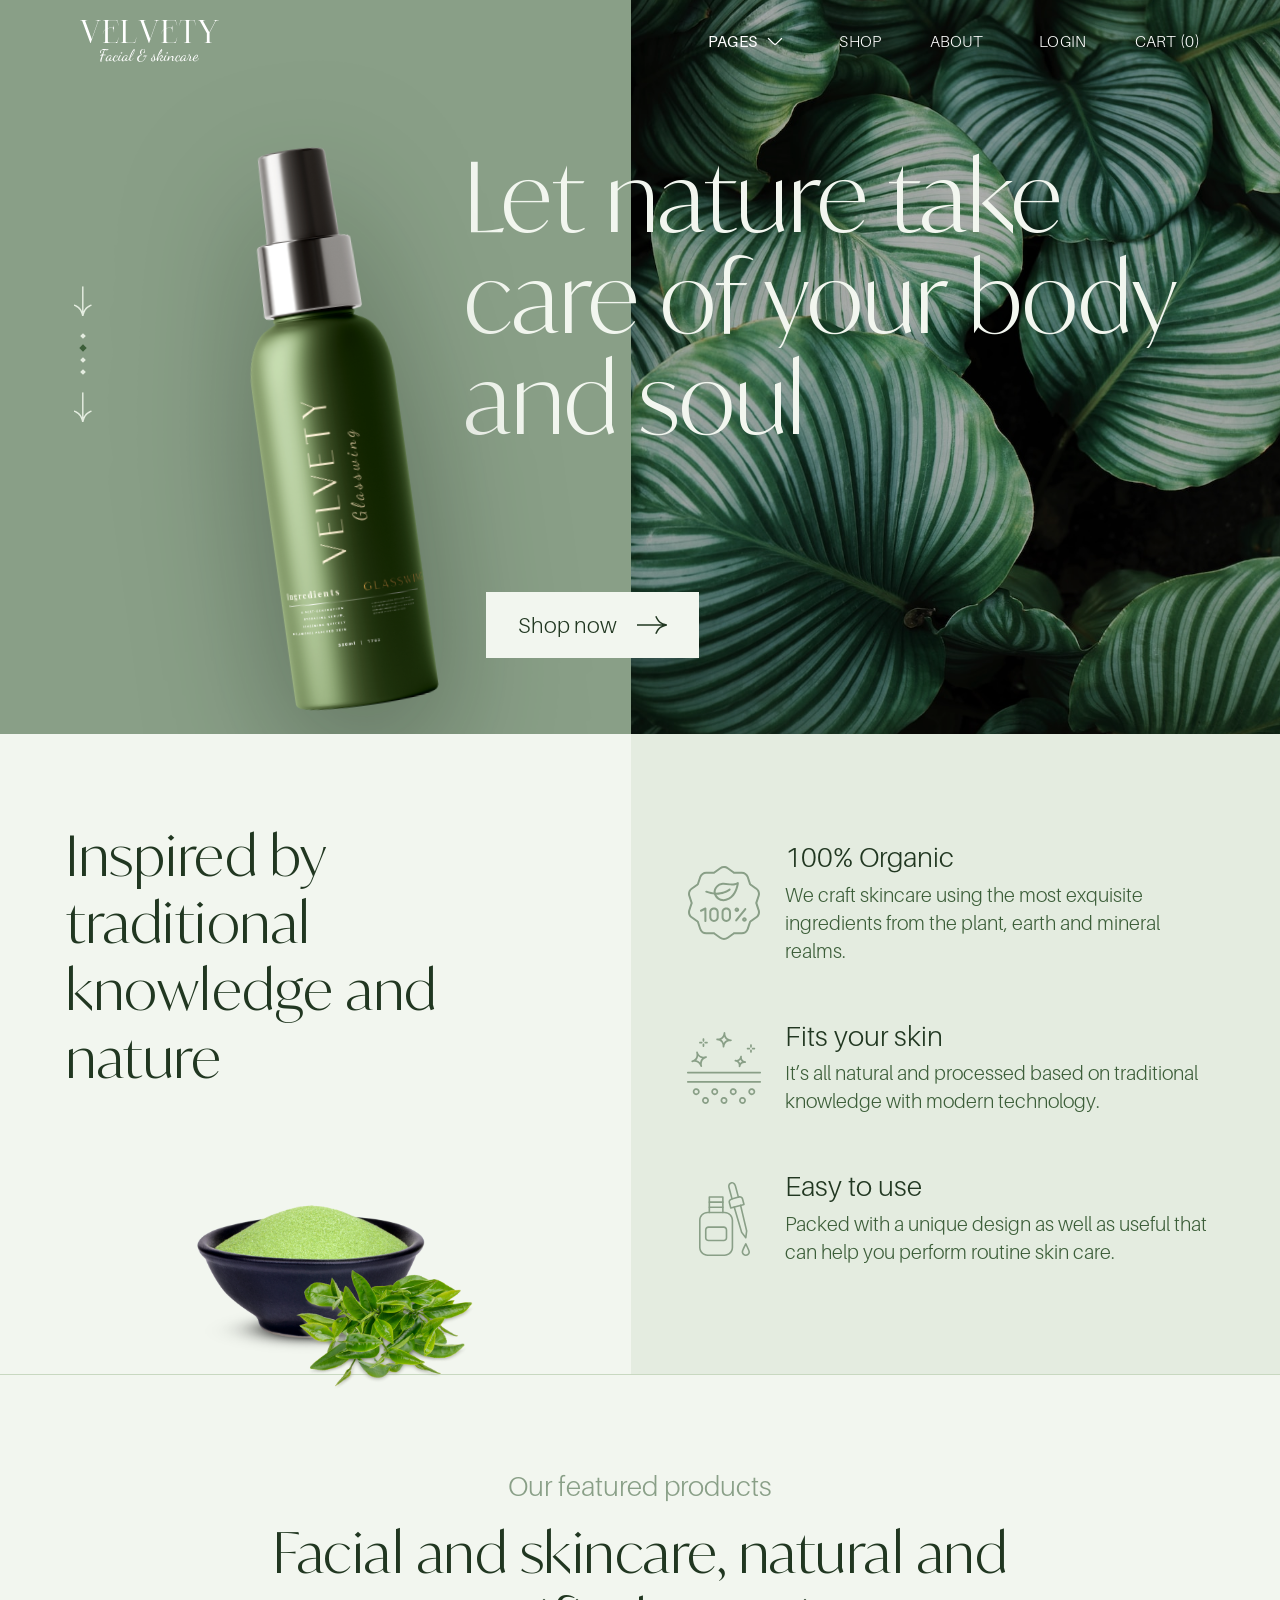
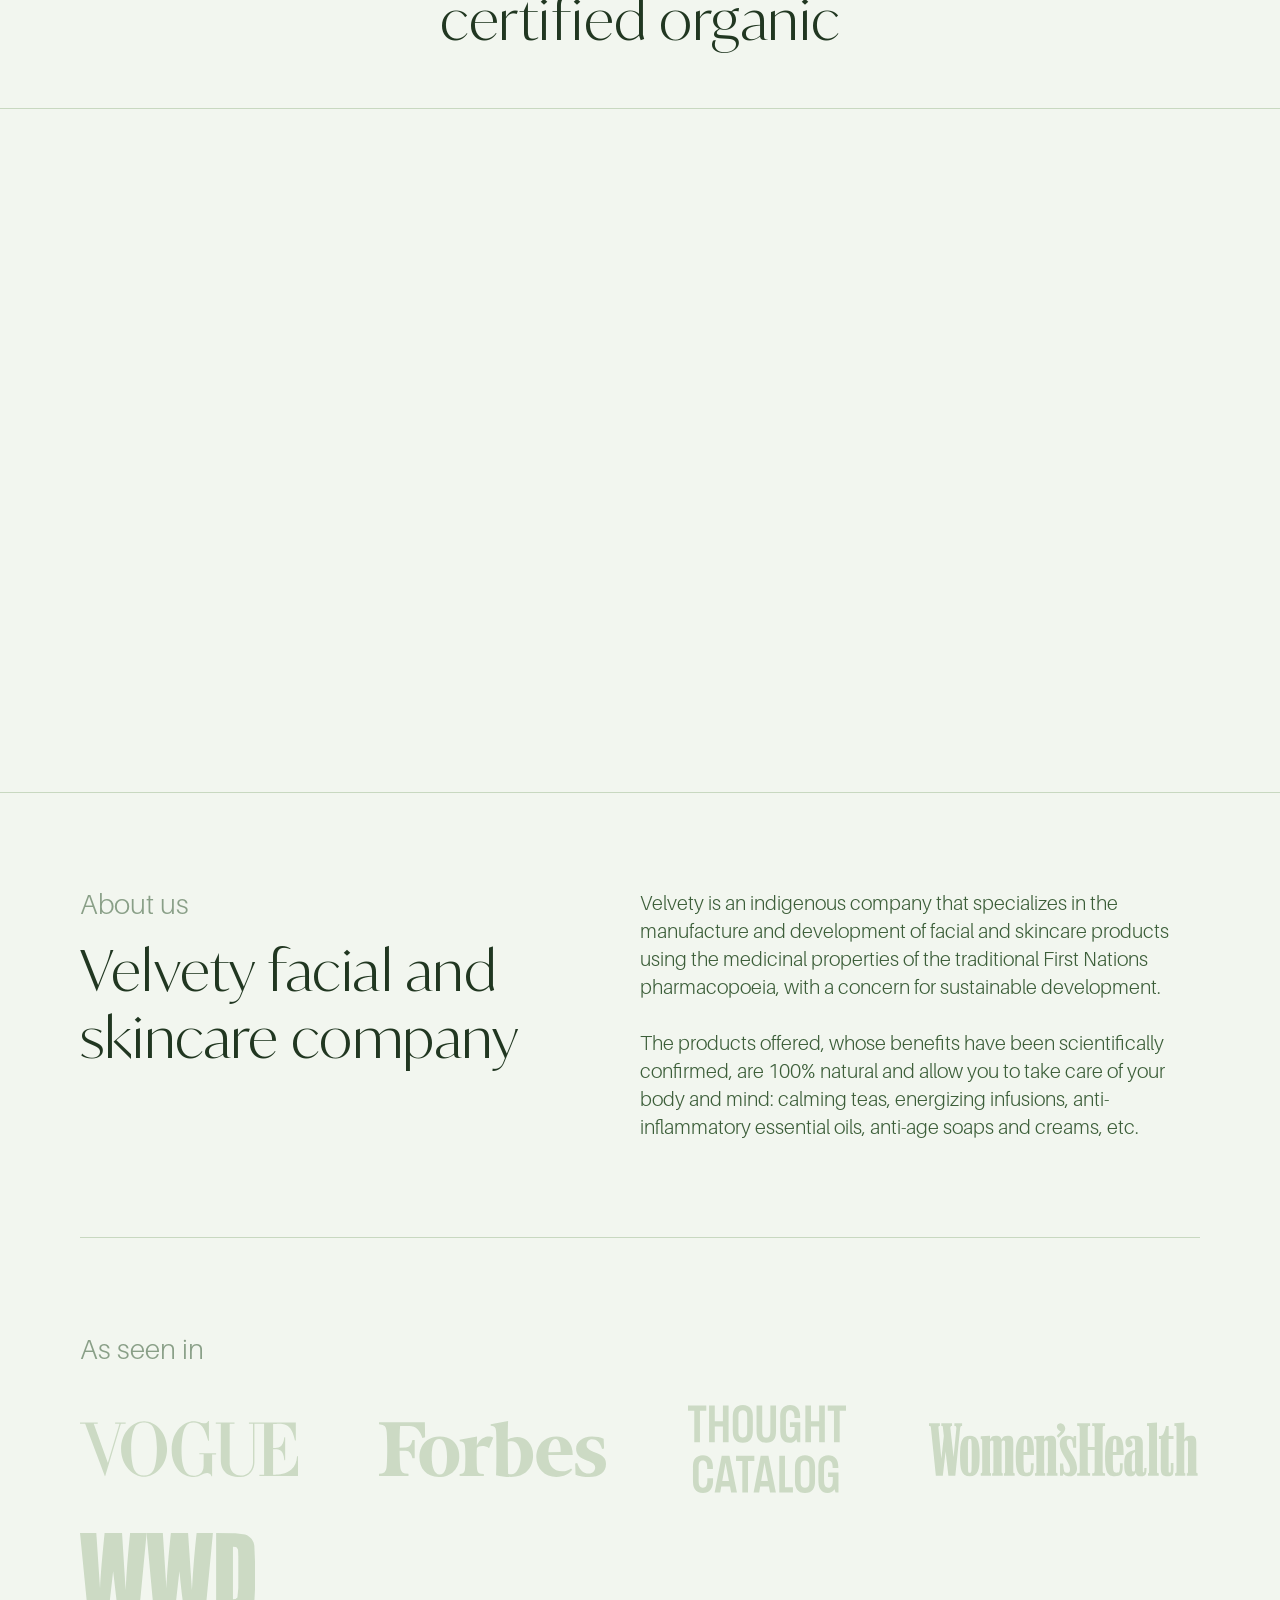
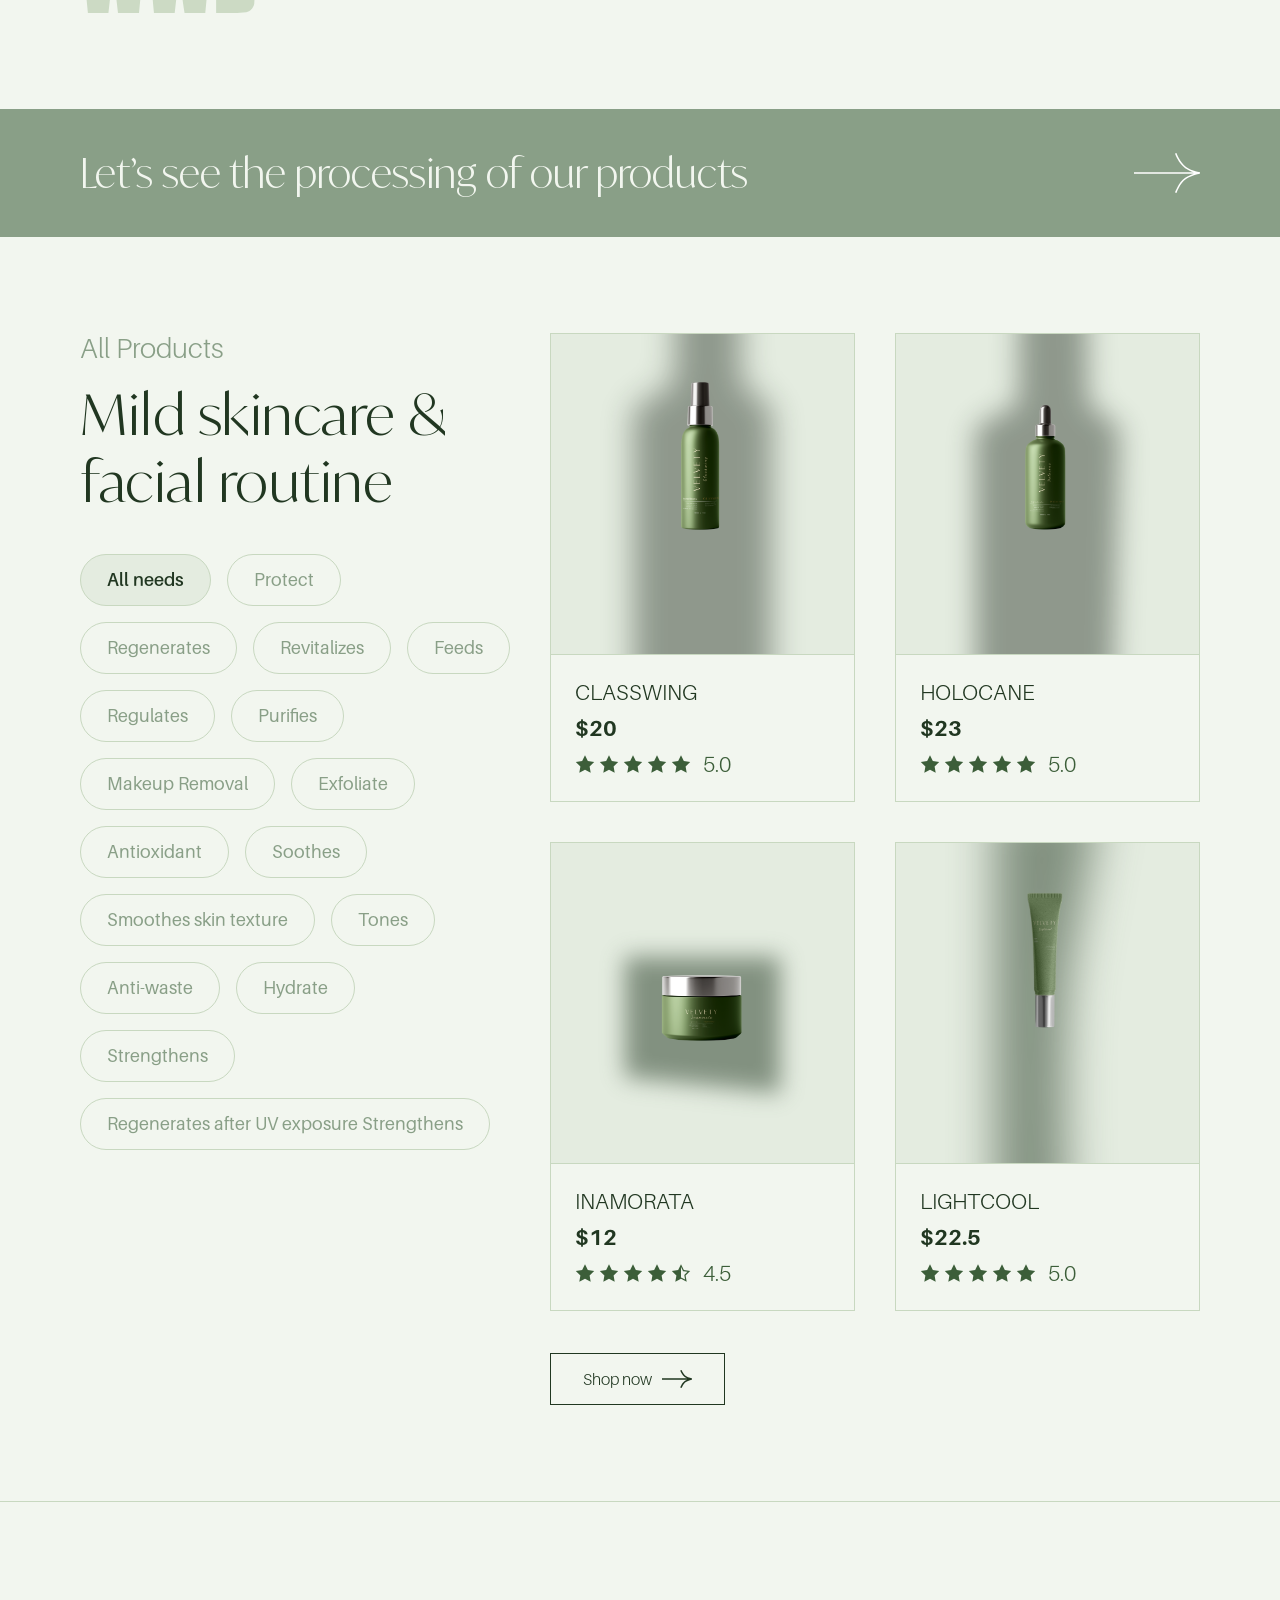
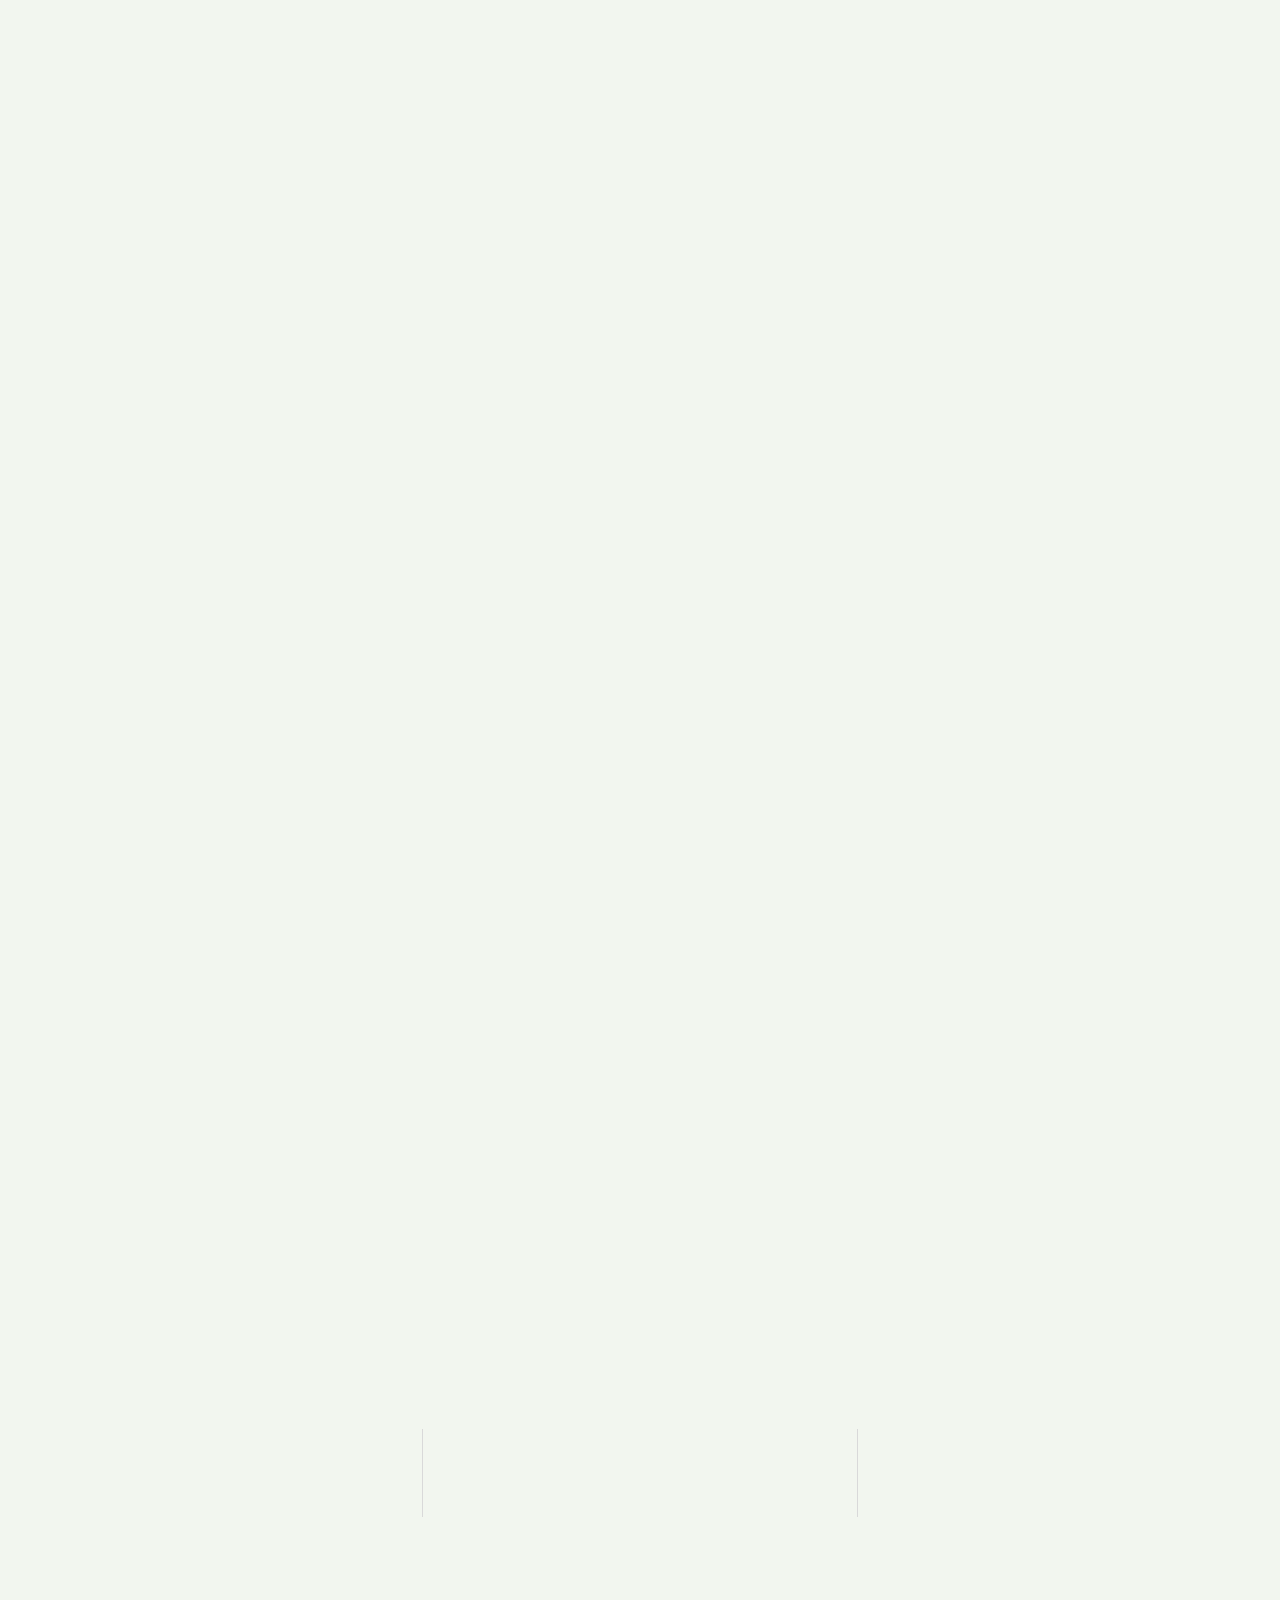
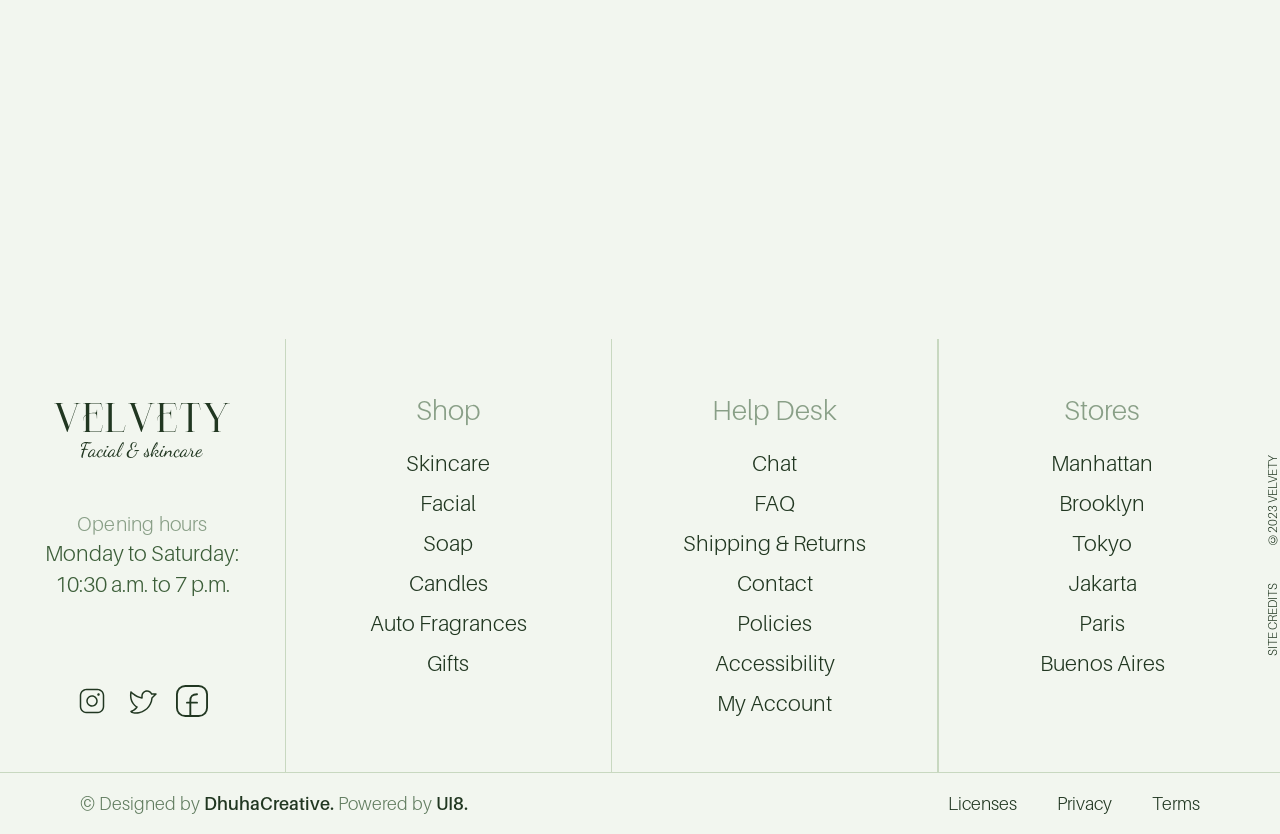
==== index.html @ 3296fec9 "Build VELVETY responsive site: Home, About, Shop Faithful Figma-to-code implementation with full-ble" ====
<!DOCTYPE html>
<html lang="en">
<head>
<meta charset="UTF-8" />
<meta name="viewport" content="width=device-width, initial-scale=1.0" />
<title>VELVETY — Facial &amp; Skincare</title>
<meta name="description" content="Velvety — let nature take care of your body and soul. Natural &amp; certified organic facial and skincare." />
<link rel="preconnect" href="https://fonts.googleapis.com" />
<link rel="preconnect" href="https://fonts.gstatic.com" crossorigin />
<link href="https://fonts.googleapis.com/css2?family=Cormorant+Garamond:ital,wght@0,300;0,400;0,500;1,400&display=swap" rel="stylesheet" />
<link rel="stylesheet" href="css/styles.css" />
</head>
<body>

<!-- ================= NAVBAR ================= -->
<header class="nav" id="nav">
  <div class="nav__inner">
    <a class="nav__logo" href="#top" aria-label="Velvety home">
      <img src="assets/svg/velvety_logo_nav.svg" alt="Velvety" class="nav__logo-word" />
      <img src="assets/svg/facial_skincare_nav.svg" alt="Facial &amp; skincare" class="nav__logo-sub" />
    </a>
    <nav class="nav__menu" aria-label="Primary">
      <div class="nav__left">
        <button class="nav__link nav__pages" type="button">PAGES
          <img src="assets/svg/arrow_down.svg" alt="" class="nav__caret" />
        </button>
        <a class="nav__link" href="shop.html">SHOP</a>
        <a class="nav__link" href="about.html">ABOUT</a>
      </div>
      <div class="nav__right">
        <a class="nav__link" href="#">LOGIN</a>
        <a class="nav__link" href="#">CART (0)</a>
      </div>
    </nav>
    <button class="nav__burger" id="burger" aria-label="Menu" aria-expanded="false">
      <span></span><span></span><span></span>
    </button>
  </div>
</header>

<main id="top">

<!-- ================= HERO ================= -->
<section class="hero" id="hero">
  <div class="hero__bg-left"></div>
  <div class="hero__bg-right">
    <div class="hero__leaf" style="background-image:url('assets/img/hero_bg2.png')"></div>
  </div>

  <div class="hero__slider" aria-hidden="true">
    <span class="hero__arrow hero__arrow--up"><img src="assets/svg/arrow_right1.svg" alt="" /></span>
    <span class="hero__dots">
      <i class="dot is-active"></i><i class="dot"></i><i class="dot"></i><i class="dot"></i>
    </span>
    <span class="hero__arrow hero__arrow--down"><img src="assets/svg/arrow_left.svg" alt="" /></span>
  </div>

  <h1 class="hero__title reveal-hero">
    <span class="line">Let nature take</span>
    <span class="line">care of your body</span>
    <span class="line">and soul</span>
  </h1>

  <div class="hero__bottle floaty">
    <img src="assets/img/hero_bottle.png" alt="Velvety product bottle" />
  </div>

  <a href="#featured" class="btn-solid hero__cta">
    <span>Shop now</span>
    <img src="assets/svg/arrow_right.svg" alt="" class="btn-solid__arrow" />
  </a>
</section>

<!-- ================= INGREDIENTS ================= -->
<section class="ingredients reveal" id="ingredients">
  <div class="ingredients__left">
    <h2 class="ingredients__title">Inspired by traditional knowledge and nature</h2>
    <div class="ingredients__img" style="background-image:url('assets/img/ingredients_png.png')"></div>
  </div>
  <div class="ingredients__right">
    <div class="ing-item">
      <span class="ing-item__icon"><img src="assets/svg/ic_organic.svg" alt="" /></span>
      <div class="ing-item__text">
        <h3>100% Organic</h3>
        <p>We craft skincare using the most exquisite ingredients from the plant, earth and mineral realms.</p>
      </div>
    </div>
    <div class="ing-item">
      <span class="ing-item__icon"><img src="assets/svg/ic_skin.svg" alt="" /></span>
      <div class="ing-item__text">
        <h3>Fits your skin</h3>
        <p>It’s all natural and processed based on traditional knowledge with modern technology.</p>
      </div>
    </div>
    <div class="ing-item">
      <span class="ing-item__icon"><img src="assets/svg/ic_serum.svg" alt="" /></span>
      <div class="ing-item__text">
        <h3>Easy to use</h3>
        <p>Packed with a unique design as well as useful that can help you perform routine skin care.</p>
      </div>
    </div>
  </div>
</section>

<!-- ================= FEATURED ================= -->
<section class="featured" id="featured">
  <div class="featured__head reveal">
    <p class="eyebrow">Our featured products</p>
    <h2 class="h2">Facial and skincare, natural and certified organic</h2>
  </div>
  <div class="featured__grid">
    <article class="product-lg reveal">
      <div class="product-lg__img">
        <img class="blob" src="assets/svg/blob_chicori.svg" alt="" />
        <img class="bottle" src="assets/img/bottle_chicori.png" alt="Chicori" />
      </div>
      <div class="product-lg__desc">
        <div class="np"><h3 class="pname">CHICORI</h3><p class="pprice">$20</p></div>
        <div class="rating">
          <span class="stars"><img src="assets/svg/star_full.svg" alt=""><img src="assets/svg/star_full.svg" alt=""><img src="assets/svg/star_full.svg" alt=""><img src="assets/svg/star_full.svg" alt=""><img src="assets/svg/star_half.svg" alt=""></span>
          <span class="rnum">4.0</span>
        </div>
      </div>
    </article>

    <article class="product-lg product-lg--oval reveal">
      <div class="product-lg__img">
        <span class="oval"></span>
        <img class="bottle" src="assets/img/bottle_notorious.png" alt="Notorious" />
      </div>
      <div class="product-lg__desc">
        <div class="np"><h3 class="pname">NOTORIOUS</h3><p class="pprice">$23</p></div>
        <div class="rating">
          <span class="stars"><img src="assets/svg/star_full.svg" alt=""><img src="assets/svg/star_full.svg" alt=""><img src="assets/svg/star_full.svg" alt=""><img src="assets/svg/star_full.svg" alt=""><img src="assets/svg/star_full.svg" alt=""></span>
          <span class="rnum">5.0</span>
        </div>
      </div>
    </article>

    <article class="product-lg reveal">
      <div class="product-lg__img">
        <img class="blob" src="assets/svg/blob_holocena.svg" alt="" />
        <img class="bottle" src="assets/img/bottle_holocena.png" alt="Holocena" />
      </div>
      <div class="product-lg__desc">
        <div class="np"><h3 class="pname">HOLOCENA</h3><p class="pprice">$20</p></div>
        <div class="rating">
          <span class="stars"><img src="assets/svg/star_full.svg" alt=""><img src="assets/svg/star_full.svg" alt=""><img src="assets/svg/star_full.svg" alt=""><img src="assets/svg/star_full.svg" alt=""><img src="assets/svg/star_full.svg" alt=""></span>
          <span class="rnum">5.0</span>
        </div>
      </div>
    </article>
  </div>
</section>

<!-- ================= ABOUT US ================= -->
<section class="about" id="about">
  <div class="about__top reveal">
    <div class="about__head">
      <p class="eyebrow">About us</p>
      <h2 class="h2">Velvety facial and skincare company</h2>
    </div>
    <div class="about__body">
      <p>Velvety is an indigenous company that specializes in the manufacture and development of facial and skincare products using the medicinal properties of the traditional First Nations pharmacopoeia, with a concern for sustainable development.</p>
      <p>The products offered, whose benefits have been scientifically confirmed, are 100% natural and allow you to take care of your body and mind: calming teas, energizing infusions, anti-inflammatory essential oils, anti-age soaps and creams, etc.</p>
    </div>
  </div>
  <div class="about__sep"></div>
  <div class="about__seen reveal">
    <p class="eyebrow">As seen in</p>
    <div class="about__logos">
      <img src="assets/svg/company01.svg" alt="Vogue" />
      <img src="assets/svg/company02.svg" alt="Forbes" />
      <img src="assets/svg/company03.svg" alt="Thought Catalog" />
      <img src="assets/svg/company04.svg" alt="Women's Health" />
      <img src="assets/svg/company05.svg" alt="WWD" />
    </div>
  </div>
</section>

<!-- ================= CTA BAR 1 ================= -->
<section class="cta-bar reveal">
  <p>Let’s see the processing of our products</p>
  <span class="cta-bar__arrow"><img src="assets/svg/arrow_left1.svg" alt="" /></span>
</section>

<!-- ================= ALL PRODUCTS ================= -->
<section class="allprod" id="shop">
  <div class="allprod__left reveal">
    <div class="allprod__head">
      <p class="eyebrow">All Products</p>
      <h2 class="h2">Mild skincare &amp; facial routine</h2>
    </div>
    <div class="pills">
      <button class="pill is-active">All needs</button>
      <button class="pill">Protect</button>
      <button class="pill">Regenerates</button>
      <button class="pill">Revitalizes</button>
      <button class="pill">Feeds</button>
      <button class="pill">Regulates</button>
      <button class="pill">Purifies</button>
      <button class="pill">Makeup Removal</button>
      <button class="pill">Exfoliate</button>
      <button class="pill">Antioxidant</button>
      <button class="pill">Soothes</button>
      <button class="pill">Smoothes skin texture</button>
      <button class="pill">Tones</button>
      <button class="pill">Anti-waste</button>
      <button class="pill">Hydrate</button>
      <button class="pill">Strengthens</button>
      <button class="pill">Regenerates after UV exposure Strengthens</button>
    </div>
  </div>

  <div class="allprod__right reveal">
    <div class="allprod__grid">
      <article class="product-sm">
        <div class="product-sm__img"><img class="blob" src="assets/svg/blob_rect14.svg" alt=""><img class="bottle" src="assets/img/hero_bottle.png" alt="Classwing"></div>
        <div class="product-sm__desc"><h3>CLASSWING</h3><p class="pprice">$20</p>
          <div class="rating"><span class="stars"><img src="assets/svg/star_full.svg" alt=""><img src="assets/svg/star_full.svg" alt=""><img src="assets/svg/star_full.svg" alt=""><img src="assets/svg/star_full.svg" alt=""><img src="assets/svg/star_full.svg" alt=""></span><span class="rnum">5.0</span></div>
        </div>
      </article>
      <article class="product-sm">
        <div class="product-sm__img"><img class="blob" src="assets/svg/blob_rect15.svg" alt=""><img class="bottle" src="assets/img/bottle_holocena.png" alt="Holocane"></div>
        <div class="product-sm__desc"><h3>HOLOCANE</h3><p class="pprice">$23</p>
          <div class="rating"><span class="stars"><img src="assets/svg/star_full.svg" alt=""><img src="assets/svg/star_full.svg" alt=""><img src="assets/svg/star_full.svg" alt=""><img src="assets/svg/star_full.svg" alt=""><img src="assets/svg/star_alt.svg" alt=""></span><span class="rnum">5.0</span></div>
        </div>
      </article>
      <article class="product-sm">
        <div class="product-sm__img"><img class="blob" src="assets/svg/blob_rect27.svg" alt=""><img class="bottle" src="assets/img/bottle_inamorata.png" alt="Inamorata"></div>
        <div class="product-sm__desc"><h3>INAMORATA</h3><p class="pprice">$12</p>
          <div class="rating"><span class="stars"><img src="assets/svg/star_full.svg" alt=""><img src="assets/svg/star_full.svg" alt=""><img src="assets/svg/star_full.svg" alt=""><img src="assets/svg/star_full.svg" alt=""><img src="assets/svg/star_alt3.svg" alt=""></span><span class="rnum">4.5</span></div>
        </div>
      </article>
      <article class="product-sm">
        <div class="product-sm__img"><img class="blob" src="assets/svg/blob_rect28.svg" alt=""><img class="bottle" src="assets/img/bottle_lightcool.png" alt="Lightcool"></div>
        <div class="product-sm__desc"><h3>LIGHTCOOL</h3><p class="pprice">$22.5</p>
          <div class="rating"><span class="stars"><img src="assets/svg/star_full.svg" alt=""><img src="assets/svg/star_full.svg" alt=""><img src="assets/svg/star_full.svg" alt=""><img src="assets/svg/star_full.svg" alt=""><img src="assets/svg/star_alt.svg" alt=""></span><span class="rnum">5.0</span></div>
        </div>
      </article>
    </div>
    <a href="#" class="btn-outline"><span>Shop now</span><img src="assets/svg/arrow_right.svg" alt=""></a>
  </div>
</section>

<!-- ================= TRY OUR SERVICE ================= -->
<section class="service reveal">
  <div class="service__img"><img src="assets/svg/try_service_img.svg" alt="" /></div>
  <div class="service__content">
    <p class="eyebrow">Try Our Service</p>
    <h2 class="h2">Your skin diagnosis in 3 minutes</h2>
    <p class="service__text">Say hello to a more radiant, healthier you with personalized skincare that’s as unique as you are.</p>
    <a href="#" class="btn-outline"><span>Start my diagnosis</span><img src="assets/svg/arrow_right.svg" alt=""></a>
  </div>
</section>

<!-- ================= TESTIMONIALS ================= -->
<section class="testi reveal" id="testi">
  <div class="testi__img">
    <span class="testi__blob"></span>
    <img class="bottle" src="assets/img/bottle_holocena.png" alt="Holocena" />
  </div>
  <div class="testi__content">
    <p class="eyebrow">Product Testimonials</p>
    <div class="testi__stars">
      <img src="assets/svg/star_filled_lg.svg" alt=""><img src="assets/svg/star_filled_lg.svg" alt=""><img src="assets/svg/star_filled_lg.svg" alt=""><img src="assets/svg/star_filled_lg.svg" alt=""><img src="assets/svg/star_filled_lg.svg" alt="">
    </div>
    <blockquote class="testi__quote">“I’ve been feeling pretty stressed with my skin lately, so I picked up a set of HOLOCENA skincare. Oh my goodness!. It was AMAZING. My skin felt so soft and moisturized”</blockquote>
    <p class="testi__author">- Customer Review</p>
  </div>
  <div class="testi__slider" aria-hidden="true">
    <span class="hero__arrow"><img src="assets/svg/arrow_right2.svg" alt=""></span>
    <span class="hero__dots hero__dots--dark"><i class="dot"></i><i class="dot"></i><i class="dot"></i><i class="dot"></i></span>
    <span class="hero__arrow"><img src="assets/svg/arrow_left2.svg" alt=""></span>
  </div>
</section>

<!-- ================= 3-UP CTA ================= -->
<section class="trio">
  <div class="trio__col reveal">
    <span class="trio__icon"><img src="assets/svg/ic_happyskin.svg" alt=""></span>
    <div class="trio__body">
      <p class="eyebrow">Loyalty Program</p>
      <h5 class="h5">For Happy Skin</h5>
      <a href="#" class="btn-outline"><span>Join the program</span><img src="assets/svg/arrow_right.svg" alt=""></a>
    </div>
  </div>
  <span class="trio__sep"></span>
  <div class="trio__col reveal">
    <span class="trio__icon"><img src="assets/svg/ic_feedback.svg" alt=""></span>
    <div class="trio__body">
      <p class="eyebrow">Organic beauty is shared,</p>
      <h5 class="h5">Sponsor those you love!</h5>
      <a href="#" class="btn-outline"><span>Refer a Friend</span><img src="assets/svg/arrow_right.svg" alt=""></a>
    </div>
  </div>
  <span class="trio__sep"></span>
  <div class="trio__col reveal">
    <span class="trio__icon"><img src="assets/svg/ic_beauty.svg" alt=""></span>
    <div class="trio__body">
      <p class="eyebrow">Treat yourself to good weather</p>
      <h5 class="h5">at Maison Absolution</h5>
      <a href="#" class="btn-outline"><span>Try Our Treatments</span><img src="assets/svg/arrow_right.svg" alt=""></a>
    </div>
  </div>
</section>

<!-- ================= SUBSCRIBE ================= -->
<section class="subscribe reveal">
  <h2 class="subscribe__title">Subscribe to get 10% off your first order</h2>
  <form class="subscribe__form" onsubmit="return false">
    <div class="subscribe__input"><input type="email" placeholder="Drop your email here" aria-label="Email" /></div>
    <button class="subscribe__btn" aria-label="Subscribe"><img src="assets/svg/arrow_big.svg" alt="" /></button>
  </form>
</section>

</main>

<!-- ================= FOOTER ================= -->
<footer class="footer">
  <div class="footer__cols">
    <div class="footer__brand">
      <div class="footer__logo">
        <img src="assets/svg/velvety_logo_footer.svg" alt="Velvety" class="footer__logo-word" />
        <img src="assets/svg/facial_skincare_footer.svg" alt="Facial &amp; skincare" class="footer__logo-sub" />
      </div>
      <div class="footer__hours">
        <p class="muted">Opening hours</p>
        <p class="dark">Monday to Saturday: 10:30 a.m. to 7 p.m.</p>
      </div>
      <div class="footer__social">
        <a href="#" aria-label="Instagram"><img src="assets/svg/ic_instagram.svg" alt=""></a>
        <a href="#" aria-label="Twitter"><img src="assets/svg/ic_twitter.svg" alt=""></a>
        <a href="#" aria-label="Facebook"><img src="assets/svg/ic_facebook.svg" alt=""></a>
      </div>
    </div>
    <div class="footer__menu footer__menu--l">
      <p class="footer__h">Shop</p>
      <ul><li>Skincare</li><li>Facial</li><li>Soap</li><li>Candles</li><li>Auto Fragrances</li><li>Gifts</li></ul>
    </div>
    <div class="footer__menu">
      <p class="footer__h">Help Desk</p>
      <ul><li>Chat</li><li>FAQ</li><li>Shipping &amp; Returns</li><li>Contact</li><li>Policies</li><li>Accessibility</li><li>My Account</li></ul>
    </div>
    <div class="footer__menu footer__menu--l">
      <p class="footer__h">Stores</p>
      <ul><li>Manhattan</li><li>Brooklyn</li><li>Tokyo</li><li>Jakarta</li><li>Paris</li><li>Buenos Aires</li></ul>
    </div>
    <div class="footer__credits"><span>SITE CREDITS</span><span>©2023 VELVETY</span></div>
  </div>
  <div class="footer__bar">
    <p>© Designed by <b>DhuhaCreative.</b> Powered by <b>UI8.</b></p>
    <div class="footer__legal"><span>Licenses</span><span>Privacy</span><span>Terms</span></div>
  </div>
</footer>

<script src="js/script.js"></script>
</body>
</html>
---- css/styles.css ----
/* ============================================================
   VELVETY — Facial & Skincare  |  faithful rebuild of Figma "Home"
   ============================================================ */

/* ---------- Fonts (real licensed fonts, provided by the user) ----------
   IvyMode  → headings (serif)   | assets/fonts/ivy-mode/  (woff2 + woff)
   Aileron  → body (sans)        | assets/fonts/aileron/   (otf) */
@font-face{font-family:"IvyMode";src:url("../assets/fonts/ivy-mode/IvyMode-Thin.woff2") format("woff2"),url("../assets/fonts/ivy-mode/IvyMode-Thin.woff") format("woff");font-weight:100 300;font-style:normal;font-display:swap}
@font-face{font-family:"IvyMode";src:url("../assets/fonts/ivy-mode/IvyMode-Light.woff2") format("woff2"),url("../assets/fonts/ivy-mode/IvyMode-Light.woff") format("woff");font-weight:300;font-style:normal;font-display:swap}
@font-face{font-family:"IvyMode";src:url("../assets/fonts/ivy-mode/IvyMode-LightItalic.woff2") format("woff2"),url("../assets/fonts/ivy-mode/IvyMode-LightItalic.woff") format("woff");font-weight:300;font-style:italic;font-display:swap}
@font-face{font-family:"IvyMode";src:url("../assets/fonts/ivy-mode/IvyMode-Regular.woff2") format("woff2"),url("../assets/fonts/ivy-mode/IvyMode-Regular.woff") format("woff");font-weight:400;font-style:normal;font-display:swap}
@font-face{font-family:"IvyMode";src:url("../assets/fonts/ivy-mode/IvyMode-Italic.woff2") format("woff2"),url("../assets/fonts/ivy-mode/IvyMode-Italic.woff") format("woff");font-weight:400;font-style:italic;font-display:swap}
@font-face{font-family:"IvyMode";src:url("../assets/fonts/ivy-mode/IvyMode-SemiBold.woff2") format("woff2"),url("../assets/fonts/ivy-mode/IvyMode-SemiBold.woff") format("woff");font-weight:600;font-style:normal;font-display:swap}
@font-face{font-family:"IvyMode";src:url("../assets/fonts/ivy-mode/IvyMode-Bold.woff2") format("woff2"),url("../assets/fonts/ivy-mode/IvyMode-Bold.woff") format("woff");font-weight:700;font-style:normal;font-display:swap}

@font-face{font-family:"Aileron";src:url("../assets/fonts/aileron/Aileron-UltraLight.otf") format("opentype");font-weight:200;font-style:normal;font-display:swap}
@font-face{font-family:"Aileron";src:url("../assets/fonts/aileron/Aileron-Light.otf") format("opentype");font-weight:300;font-style:normal;font-display:swap}
@font-face{font-family:"Aileron";src:url("../assets/fonts/aileron/Aileron-LightItalic.otf") format("opentype");font-weight:300;font-style:italic;font-display:swap}
@font-face{font-family:"Aileron";src:url("../assets/fonts/aileron/Aileron-Regular.otf") format("opentype");font-weight:400;font-style:normal;font-display:swap}
@font-face{font-family:"Aileron";src:url("../assets/fonts/aileron/Aileron-Italic.otf") format("opentype");font-weight:400;font-style:italic;font-display:swap}
@font-face{font-family:"Aileron";src:url("../assets/fonts/aileron/Aileron-SemiBold.otf") format("opentype");font-weight:600;font-style:normal;font-display:swap}
@font-face{font-family:"Aileron";src:url("../assets/fonts/aileron/Aileron-Bold.otf") format("opentype");font-weight:700;font-style:normal;font-display:swap}

:root{
  --c0:#F2F6EF;        /* page background */
  --surface:#E4ECE0;   /* product surface */
  --border:#C8D8C0;
  --g40:#899F87;       /* sage */
  --g60:#617C5F;
  --g80:#3C5E39;
  --g100:#213721;      /* main dark green */
  --pressed:#101C10;
  --white:#fff;
  --serif:"IvyMode","Cormorant Garamond",Georgia,serif;
  --sans:"Aileron","Helvetica Neue",Arial,"Segoe UI",sans-serif;
  --maxw:1440px;
  --pad:80px;
  /* full-bleed helper: section spans 100% width, content stays centered at --maxw.
     On screens <= maxw it collapses to --pad; on wider screens it grows to center. */
  --gutter:max(var(--pad), calc((100% - var(--maxw)) / 2 + var(--pad)));
  --ease:cubic-bezier(.22,1,.36,1);
}

*,*::before,*::after{box-sizing:border-box}
html{scroll-behavior:smooth}
body{
  margin:0;background:var(--c0);color:var(--g100);
  font-family:var(--sans);font-weight:300;
  -webkit-font-smoothing:antialiased;text-rendering:optimizeLegibility;
  overflow-x:hidden;
}
img{display:block;max-width:100%}
a{color:inherit;text-decoration:none}
button{font-family:inherit;cursor:pointer;border:none;background:none;color:inherit}
h1,h2,h3,h4,h5{margin:0;font-weight:300}
ul{margin:0;padding:0;list-style:none}

/* Serif = IvyMode substitute needs a touch more weight/size tweak to match */
.h2,.hero__title,.ingredients__title,.subscribe__title,.testi__quote,.h5,.service .h2,.about .h2{font-family:var(--serif)}

/* ---------- shared type ---------- */
.eyebrow{font-family:var(--sans);font-weight:300;font-size:28px;line-height:1.1;color:var(--g40);margin:0}
.h2{font-size:56px;line-height:1.2;letter-spacing:.5px;color:var(--g100)}
.h5{font-size:30px;line-height:1.2;color:var(--g100)}

/* clamp helpers for fluid scaling */
@media(max-width:1100px){
  .h2{font-size:clamp(34px,5vw,56px)}
  .eyebrow{font-size:clamp(20px,2.4vw,28px)}
}

/* ============================================================
   NAVBAR
   ============================================================ */
.nav{position:fixed;top:0;left:0;width:100%;z-index:100;transition:background .4s var(--ease),box-shadow .4s var(--ease)}
.nav__inner{max-width:var(--maxw);margin:0 auto;padding:20px var(--pad);display:flex;align-items:center;justify-content:space-between;gap:24px}
.nav__logo{display:flex;flex-direction:column;align-items:center;gap:6px;filter:brightness(0) invert(1);transition:filter .4s var(--ease)}
.nav__logo-word{height:23px;width:auto}
.nav__logo-sub{height:13px;width:auto}
.nav__menu{display:flex;align-items:center;justify-content:space-between;flex:0 0 auto;gap:56px}
.nav__left,.nav__right{display:flex;align-items:center;gap:48px}
.nav__link{position:relative;font-size:16px;letter-spacing:.3px;color:var(--white);display:inline-flex;align-items:center;gap:8px;transition:color .4s var(--ease);white-space:nowrap}
.nav__link::after{content:"";position:absolute;left:0;bottom:-4px;height:1px;width:0;background:currentColor;transition:width .35s var(--ease)}
.nav__link:hover::after{width:100%}
.nav__caret{width:20px;height:20px;filter:brightness(0) invert(1);transition:transform .3s var(--ease),filter .4s var(--ease)}
.nav__pages:hover .nav__caret{transform:translateY(2px)}
.nav__burger{display:none;flex-direction:column;gap:5px;padding:6px;z-index:110}
.nav__burger span{display:block;width:26px;height:2px;background:var(--white);transition:.35s var(--ease)}

/* scrolled state */
.nav.is-solid{background:var(--c0);box-shadow:0 1px 0 var(--border)}
.nav.is-solid .nav__logo{filter:none}
.nav.is-solid .nav__link{color:var(--g100)}
.nav.is-solid .nav__caret{filter:none}
.nav.is-solid .nav__burger span{background:var(--g100)}

/* ============================================================
   HERO
   ============================================================ */
.hero{position:relative;width:100%;height:734px;overflow:hidden;background:var(--c0)}
.hero__bg-left{position:absolute;left:0;top:0;width:49.3%;height:100%;background:var(--g40)}
.hero__bg-right{position:absolute;right:0;top:0;width:50.7%;height:100%;overflow:hidden}
.hero__leaf{position:absolute;inset:0;background-size:cover;background-position:center;transform:scale(1.05);animation:kenburns 18s ease-in-out infinite alternate}
.hero__bg-right::after{content:"";position:absolute;inset:0;background:rgba(0,0,0,.28)}
@keyframes kenburns{to{transform:scale(1.15)}}

.hero__title{position:absolute;top:146px;left:calc(50% - 176px);width:806px;max-width:56vw;color:var(--c0);font-size:clamp(48px,7.5vw,108px);line-height:1.05;z-index:3}
.hero__title .line{display:block;overflow:hidden}
.hero__title .line>*{display:inline-block}

.hero__bottle{position:absolute;left:118px;top:24px;width:440px;height:768px;max-width:34vw;z-index:4;transform:rotate(-8deg);overflow:hidden;filter:drop-shadow(0 50px 70px rgba(16,28,16,.4))}
.hero__bottle img{width:100%;height:100%;object-fit:cover;object-position:center}
.floaty{animation:floaty 6.5s ease-in-out infinite}
@keyframes floaty{0%,100%{transform:rotate(-8deg) translateY(0)}50%{transform:rotate(-8deg) translateY(-16px)}}

.hero__slider{position:absolute;left:68px;top:292px;z-index:5;display:flex;flex-direction:column;align-items:center;gap:24px}
.hero__arrow{display:flex;align-items:center;justify-content:center;cursor:pointer;transition:transform .3s var(--ease)}
.hero__arrow img{width:30px;height:auto}
.hero__arrow--up{transform:rotate(-90deg)}
.hero__arrow--down{transform:rotate(-90deg)}
.hero__arrow:hover{transform:rotate(-90deg) scale(1.15)}
.hero__dots{display:flex;flex-direction:column;gap:8px;align-items:center}
.dot{width:4px;height:4px;background:var(--surface);transform:rotate(45deg);transition:background .3s,transform .3s}
.dot.is-active{background:var(--g80);transform:rotate(45deg) scale(1.3)}
.hero__dots--dark .dot{background:var(--g100)}

.hero__cta{position:absolute;top:592px;left:38%;z-index:5}

/* solid button (Shop now hero) */
.btn-solid{display:inline-flex;align-items:center;gap:20px;background:var(--c0);color:var(--g100);
  padding:20px 32px;font-size:22px;transition:background .35s var(--ease),color .35s var(--ease),transform .35s var(--ease);}
.btn-solid__arrow{width:30px;transform:scaleX(-1)}
.btn-solid:hover{background:var(--g100);color:var(--c0);transform:translateY(-3px)}
.btn-solid:hover .btn-solid__arrow{filter:brightness(0) invert(1);animation:nudge .6s var(--ease)}
@keyframes nudge{0%,100%{transform:scaleX(-1)}50%{transform:scaleX(-1) translateX(6px)}}

/* outline button */
.btn-outline{display:inline-flex;align-items:center;gap:10px;border:1px solid var(--g100);color:var(--g100);
  height:52px;padding:0 32px;font-size:16px;position:relative;overflow:hidden;transition:color .4s var(--ease)}
.btn-outline span,.btn-outline img{position:relative;z-index:1}
.btn-outline img{width:30px;transition:transform .35s var(--ease);transform:scaleX(-1)}
.btn-outline::before{content:"";position:absolute;inset:0;background:var(--g100);transform:translateX(-101%);transition:transform .4s var(--ease);z-index:0}
.btn-outline:hover{color:var(--c0)}
.btn-outline:hover::before{transform:translateX(0)}
.btn-outline:hover img{filter:brightness(0) invert(1);transform:scaleX(-1) translateX(5px)}

/* ============================================================
   INGREDIENTS
   ============================================================ */
.ingredients{width:100%;display:grid;grid-template-columns:49.3% 50.7%;align-items:stretch;background:var(--c0)}
.ingredients__left{position:relative;padding:87px 66px 40px;min-height:640px}
.ingredients__title{font-size:56px;line-height:1.2;letter-spacing:.5px;color:var(--g100);max-width:564px}
.ingredients__img{position:absolute;left:40px;right:20px;bottom:-40px;height:360px;background-size:contain;background-repeat:no-repeat;background-position:center bottom}
.ingredients__right{background:var(--surface);display:flex;flex-direction:column;gap:56px;justify-content:center;padding:96px 70px 96px 56px}
.ing-item{display:flex;gap:24px;align-items:center}
.ing-item__icon{flex:0 0 74px;width:74px;height:74px;display:flex;align-items:center;justify-content:center}
.ing-item__icon img{width:100%;height:100%;object-fit:contain}
.ing-item__text h3{font-size:28px;line-height:1.1;color:var(--g100);margin-bottom:8px;font-weight:300}
.ing-item__text p{margin:0;font-size:20px;line-height:1.4;color:var(--g80);max-width:506px}

/* ============================================================
   FEATURED
   ============================================================ */
.featured{border-top:1px solid var(--border);width:100%}
.featured__head{display:flex;flex-direction:column;align-items:center;gap:16px;text-align:center;padding:96px var(--gutter) 56px}
.featured__head .h2{max-width:812px}
.featured__grid{display:grid;grid-template-columns:repeat(3,1fr);border-top:1px solid var(--border);border-bottom:1px solid var(--border);max-width:var(--maxw);margin:0 auto}
.product-lg{padding:32px;display:flex;flex-direction:column;gap:24px}
.product-lg:nth-child(2){border-left:1px solid var(--border);border-right:1px solid var(--border)}
.product-lg__img{position:relative;height:528px;background:var(--surface);overflow:hidden;display:flex;align-items:center;justify-content:center}
.product-lg--oval .product-lg__img{background:transparent}
.product-lg__img .oval{position:absolute;width:100%;height:100%;background:var(--surface);border-radius:2000px}
.product-lg__img .blob{position:absolute;width:66%;height:auto;top:57%;left:50%;transform:translate(-50%,-50%);filter:blur(5px)}
.product-lg__img .bottle{position:absolute;inset:26px 0;z-index:2;object-fit:cover;object-position:center;transition:transform .6s var(--ease)}
.product-lg:hover .bottle{transform:scale(1.05)}
.product-lg__desc{display:flex;align-items:flex-end;justify-content:space-between;gap:16px}
.np{display:flex;flex-direction:column;gap:10px;color:var(--g100)}
.pname{font-size:28px;line-height:1.1;font-weight:300}
.pprice{margin:0;font-size:22px;font-weight:700}
.rating{display:flex;align-items:center;gap:12px}
.stars{display:flex;gap:4px}
.stars img{width:20px;height:20px}
.rnum{font-size:22px;color:var(--g80);font-weight:300}

/* ============================================================
   ABOUT
   ============================================================ */
.about{width:100%;padding:96px var(--gutter);display:flex;flex-direction:column;gap:96px}
.about__top{display:flex;gap:26px;align-items:flex-start}
.about__head{flex:1;display:flex;flex-direction:column;gap:16px}
.about__head .h2{max-width:566px}
.about__body{width:638px;max-width:50%;display:flex;flex-direction:column;gap:1.4em;color:var(--g80);font-size:20px;line-height:1.4}
.about__body p{margin:0}
.about__sep{height:1px;background:var(--border)}
.about__seen{display:flex;flex-direction:column;gap:40px}
.about__logos{display:flex;align-items:center;justify-content:space-between;gap:40px;flex-wrap:wrap}
.about__logos img{height:56px;width:auto;opacity:.9;transition:opacity .3s,transform .3s var(--ease)}
.about__logos img:nth-child(3){height:88px}
.about__logos img:nth-child(5){height:80px}
.about__logos img:hover{opacity:1;transform:translateY(-4px)}

/* ============================================================
   CTA BAR (sage)
   ============================================================ */
.cta-bar{width:100%;background:var(--g40);color:var(--c0);
  display:flex;align-items:center;justify-content:space-between;gap:24px;padding:40px var(--gutter)}
.cta-bar p{margin:0;font-family:var(--serif);font-size:40px;line-height:1.2}
.cta-bar__arrow img{width:66px;filter:brightness(0) invert(1);transition:transform .4s var(--ease);transform:scaleX(-1)}
.cta-bar:hover .cta-bar__arrow img{transform:scaleX(-1) translateX(12px)}

/* ============================================================
   ALL PRODUCTS
   ============================================================ */
.allprod{width:100%;border-bottom:1px solid var(--border);
  display:flex;justify-content:space-between;gap:40px;padding:96px var(--gutter)}
.allprod__left{display:flex;flex-direction:column;gap:40px;max-width:520px}
.allprod__head{display:flex;flex-direction:column;gap:16px}
.pills{display:flex;flex-wrap:wrap;gap:16px}
.pill{height:52px;padding:0 26px;border:1px solid var(--border);border-radius:40px;color:var(--g40);
  font-size:18px;transition:all .3s var(--ease)}
.pill.is-active{background:var(--surface);color:var(--g100);font-weight:600}
.pill:hover{background:var(--g100);color:var(--c0);border-color:var(--g100)}
.allprod__right{display:flex;flex-direction:column;gap:42px}
.allprod__grid{display:grid;grid-template-columns:repeat(2,305px);gap:40px}
.product-sm{border:1px solid var(--border);display:flex;flex-direction:column;overflow:hidden;background:var(--c0);transition:transform .4s var(--ease)}
.product-sm:hover{transform:translateY(-6px)}
.product-sm__img{position:relative;height:320px;background:var(--surface);overflow:hidden;display:flex;align-items:center;justify-content:center}
.product-sm__img .blob{position:absolute;width:66%;height:auto;top:57%;left:50%;transform:translate(-50%,-50%);filter:blur(4px)}
.product-sm__img .bottle{position:absolute;inset:16px 0;z-index:2;object-fit:cover;object-position:center;transition:transform .6s var(--ease)}
.product-sm:hover .bottle{transform:scale(1.07)}
.product-sm__desc{border-top:1px solid var(--border);display:flex;flex-direction:column;gap:10px;padding:24px}
.product-sm__desc h3{font-size:22px;font-weight:300;color:var(--g100)}
.product-sm__desc .pprice{font-size:22px;font-weight:700}
.allprod__right .btn-outline{align-self:flex-start}

/* ============================================================
   TRY OUR SERVICE
   ============================================================ */
.service{width:100%;border-bottom:1px solid var(--border);
  display:flex;align-items:center;justify-content:center;gap:80px;padding:96px max(48px, calc((100% - var(--maxw)) / 2 + 211px))}
.service__img{flex:0 0 auto;width:360px;max-width:38%}
.service__img img{width:100%}
.service__content{display:flex;flex-direction:column;gap:24px;max-width:519px}
.service__content .h2{max-width:519px}
.service__text{margin:0;font-size:20px;line-height:1.4;color:var(--g80)}
.service__content .btn-outline{align-self:flex-start;margin-top:8px}

/* ============================================================
   TESTIMONIALS
   ============================================================ */
.testi{position:relative;width:100%;background:#f2f6f0;border-bottom:1px solid var(--border);
  display:flex;align-items:center;justify-content:space-between;gap:40px;padding:46px var(--gutter)}
.testi__img{position:relative;width:373px;height:585px;flex:0 0 auto;display:flex;align-items:center;justify-content:center}
.testi__blob{position:absolute;width:100%;height:100%;background:var(--surface);border-radius:2000px}
.testi__img .bottle{position:relative;z-index:2;height:120%;object-fit:contain}
.testi__content{width:794px;max-width:60%;display:flex;flex-direction:column;gap:32px}
.testi__content .eyebrow{margin-bottom:48px}
.testi__stars{display:flex;gap:14px}
.testi__stars img{width:38px;height:38px}
.testi__quote{margin:0;font-family:var(--serif);font-size:40px;line-height:1.2;letter-spacing:1px;color:var(--g100)}
.testi__author{margin:0;font-style:italic;font-size:20px;letter-spacing:.4px;color:var(--g40)}
.testi__slider{flex:0 0 auto;display:flex;flex-direction:column;align-items:center;gap:24px}
.testi__slider .hero__arrow img{width:30px}

/* ============================================================
   TRIO CTA
   ============================================================ */
.trio{width:100%;display:flex;align-items:center;gap:92px;padding:96px var(--gutter)}
.trio__col{flex:1;display:flex;flex-direction:column;align-items:center;gap:32px;text-align:center}
.trio__icon{width:74px;height:74px;display:flex;align-items:center;justify-content:center;transition:transform .5s var(--ease)}
.trio__icon img{width:100%;height:100%;object-fit:contain}
.trio__col:hover .trio__icon{transform:translateY(-6px) rotate(-4deg)}
.trio__body{display:flex;flex-direction:column;align-items:center;gap:16px}
.trio__body .eyebrow{font-size:20px}
.trio__body .h5{margin-bottom:4px}
.trio__sep{width:1px;height:88px;background:#d9d9d9;flex:0 0 auto}

/* ============================================================
   SUBSCRIBE
   ============================================================ */
.subscribe{width:100%;background:var(--g40);
  display:flex;align-items:center;justify-content:space-between;gap:40px;padding:40px var(--gutter)}
.subscribe__title{color:var(--c0);font-size:56px;line-height:1.2;letter-spacing:.5px;max-width:691px}
.subscribe__form{display:flex;height:72px;flex:0 0 auto}
.subscribe__input{background:var(--white);border:1px solid var(--border);display:flex;align-items:center;padding:0 24px;width:450px;max-width:44vw}
.subscribe__input input{border:none;outline:none;width:100%;font-family:var(--sans);font-size:20px;color:var(--g100);background:transparent}
.subscribe__input input::placeholder{color:var(--g40)}
.subscribe__btn{background:var(--white);border:1px solid var(--border);border-left:none;padding:0 24px;display:flex;align-items:center;justify-content:center;transition:background .35s var(--ease)}
.subscribe__btn img{width:44px;transition:transform .35s var(--ease);transform:scaleX(-1)}
.subscribe__btn:hover{background:var(--surface)}
.subscribe__btn:hover img{transform:scaleX(-1) translateX(6px)}

/* ============================================================
   FOOTER
   ============================================================ */
.footer{background:var(--c0);width:100%}
.footer__cols{display:flex;justify-content:center;align-items:stretch}
.footer__brand{width:323px;padding:64px 0 0;display:flex;flex-direction:column;align-items:center;gap:52px}
.footer__logo{display:flex;flex-direction:column;align-items:center;gap:10px}
.footer__logo-word{height:29px}
.footer__logo-sub{height:16px}
.footer__hours{text-align:center;line-height:1.4}
.footer__hours .muted{margin:0;color:var(--g40);font-size:20px;letter-spacing:.2px}
.footer__hours .dark{margin:0;color:var(--g80);font-size:22px;max-width:249px}
.footer__social{display:flex;gap:18px;margin-top:34px}
.footer__social img{width:32px;height:32px;transition:transform .3s var(--ease)}
.footer__social a:hover img{transform:translateY(-4px)}
.footer__menu{width:360px;padding:56px 40px;display:flex;flex-direction:column;align-items:center;gap:24px}
.footer__menu--l{border-left:1px solid var(--border)}
.footer__menu:nth-child(3){border-left:1px solid var(--border);border-right:1px solid var(--border)}
.footer__h{margin:0;font-weight:300;font-size:28px;line-height:1.1;color:var(--g40)}
.footer__menu ul{display:flex;flex-direction:column;gap:14px;text-align:center}
.footer__menu li{font-size:22px;color:var(--g100);cursor:pointer;transition:color .25s}
.footer__menu li:hover{color:var(--g40)}
.footer__credits{writing-mode:vertical-rl;transform:rotate(180deg);display:flex;gap:35px;padding:10px 0;align-items:center;font-size:12px;color:var(--g100);align-self:center}
.footer__bar{border-top:1px solid var(--border);display:flex;align-items:center;justify-content:space-between;padding:20px var(--gutter);font-size:18px;color:var(--g100)}
.footer__bar p{margin:0;color:var(--g60)}
.footer__bar b{color:var(--g100);font-weight:600}
.footer__legal{display:flex;gap:40px}
.footer__legal span{cursor:pointer;transition:color .25s}
.footer__legal span:hover{color:var(--g40)}

/* ============================================================
   SCROLL REVEAL
   ============================================================ */
.reveal{opacity:0;transform:translateY(42px);transition:opacity .9s var(--ease),transform .9s var(--ease)}
.reveal.in{opacity:1;transform:none}
.reveal-hero .line>*{transform:translateY(110%);transition:transform 1s var(--ease)}
.reveal-hero.in .line>*{transform:none}

@media(prefers-reduced-motion:reduce){
  *{animation:none!important}
  .reveal{opacity:1;transform:none}
  .reveal-hero .line>*{transform:none}
}

/* ============================================================
   RESPONSIVE
   ============================================================ */
@media(max-width:1200px){
  :root{--pad:48px}
  .service{padding:96px 48px}
  .about__body{width:auto}
}
@media(max-width:980px){
  .nav__menu{position:fixed;inset:0 0 0 auto;width:min(80vw,340px);background:var(--g100);flex-direction:column;justify-content:center;align-items:flex-start;gap:32px;padding:80px 40px;transform:translateX(100%);transition:transform .45s var(--ease)}
  .nav__menu .nav__left,.nav__menu .nav__right{flex-direction:column;align-items:flex-start;gap:28px}
  .nav__link{color:var(--white)!important;font-size:20px}
  .nav.is-open .nav__menu{transform:translateX(0)}
  .nav__burger{display:flex}
  .nav.is-open .nav__burger span:nth-child(1){transform:translateY(7px) rotate(45deg)}
  .nav.is-open .nav__burger span:nth-child(2){opacity:0}
  .nav.is-open .nav__burger span:nth-child(3){transform:translateY(-7px) rotate(-45deg)}

  .hero{height:auto;min-height:620px}
  .hero__bg-left{width:100%;height:100%}
  .hero__bg-right{display:none}
  .hero__title{position:relative;top:auto;left:auto;margin:0;padding:120px 48px 0;width:auto;max-width:100%;font-size:clamp(44px,9vw,72px)}
  .hero__bottle{position:absolute;right:-30px;bottom:100px;top:auto;left:auto;width:260px;height:440px;max-width:52vw;opacity:.95}
  .hero__slider{display:none}
  .hero__cta{position:relative;top:auto;left:auto;margin:40px 48px 60px;display:inline-flex}

  .ingredients{grid-template-columns:1fr}
  .ingredients__left{min-height:auto;padding:64px 48px 320px}
  .ingredients__img{bottom:20px;left:48px;right:48px;height:280px}

  .featured__grid{grid-template-columns:1fr}
  .product-lg:nth-child(2){border-left:none;border-right:none;border-top:1px solid var(--border);border-bottom:1px solid var(--border)}

  .about__top{flex-direction:column;gap:24px}
  .about__body{max-width:100%}

  .cta-bar p{font-size:clamp(24px,4.5vw,40px)}

  .allprod{flex-direction:column;gap:56px}
  .allprod__left{max-width:100%}
  .allprod__grid{grid-template-columns:repeat(2,1fr)}

  .service{flex-direction:column;gap:40px;text-align:center;padding:72px 48px}
  .service__img{width:260px}
  .service__content .btn-outline,.service__content .h2{align-self:center;margin-left:auto;margin-right:auto}

  .testi{flex-wrap:wrap;justify-content:center;text-align:center}
  .testi__content{max-width:100%;align-items:center}
  .testi__content .eyebrow{margin-bottom:0}
  .testi__stars{justify-content:center}
  .testi__slider{flex-direction:row;width:100%;justify-content:center}
  .testi__slider .hero__dots{flex-direction:row}

  .trio{flex-direction:column;gap:48px}
  .trio__sep{width:88px;height:1px}

  .subscribe{flex-direction:column;align-items:flex-start;gap:28px}
  .subscribe__title{font-size:clamp(30px,6vw,56px)}
  .subscribe__form{width:100%}
  .subscribe__input{flex:1;width:auto;max-width:none}

  .footer__cols{flex-wrap:wrap}
  .footer__brand{width:100%;padding-bottom:40px}
  .footer__menu{width:33.333%;min-width:200px;flex:1}
  .footer__credits{display:none}
  .footer__bar{flex-direction:column;gap:12px;text-align:center}
}
@media(max-width:560px){
  :root{--pad:24px}
  .featured__head{padding:64px 24px 40px}
  .allprod__grid{grid-template-columns:1fr}
  .about{gap:56px}
  .footer__menu{width:100%}
  .footer__menu--l,.footer__menu:nth-child(3){border-left:none;border-right:none;border-top:1px solid var(--border)}
  .testi__stars img{width:28px;height:28px}
  .testi__quote{font-size:clamp(24px,6vw,40px)}
}
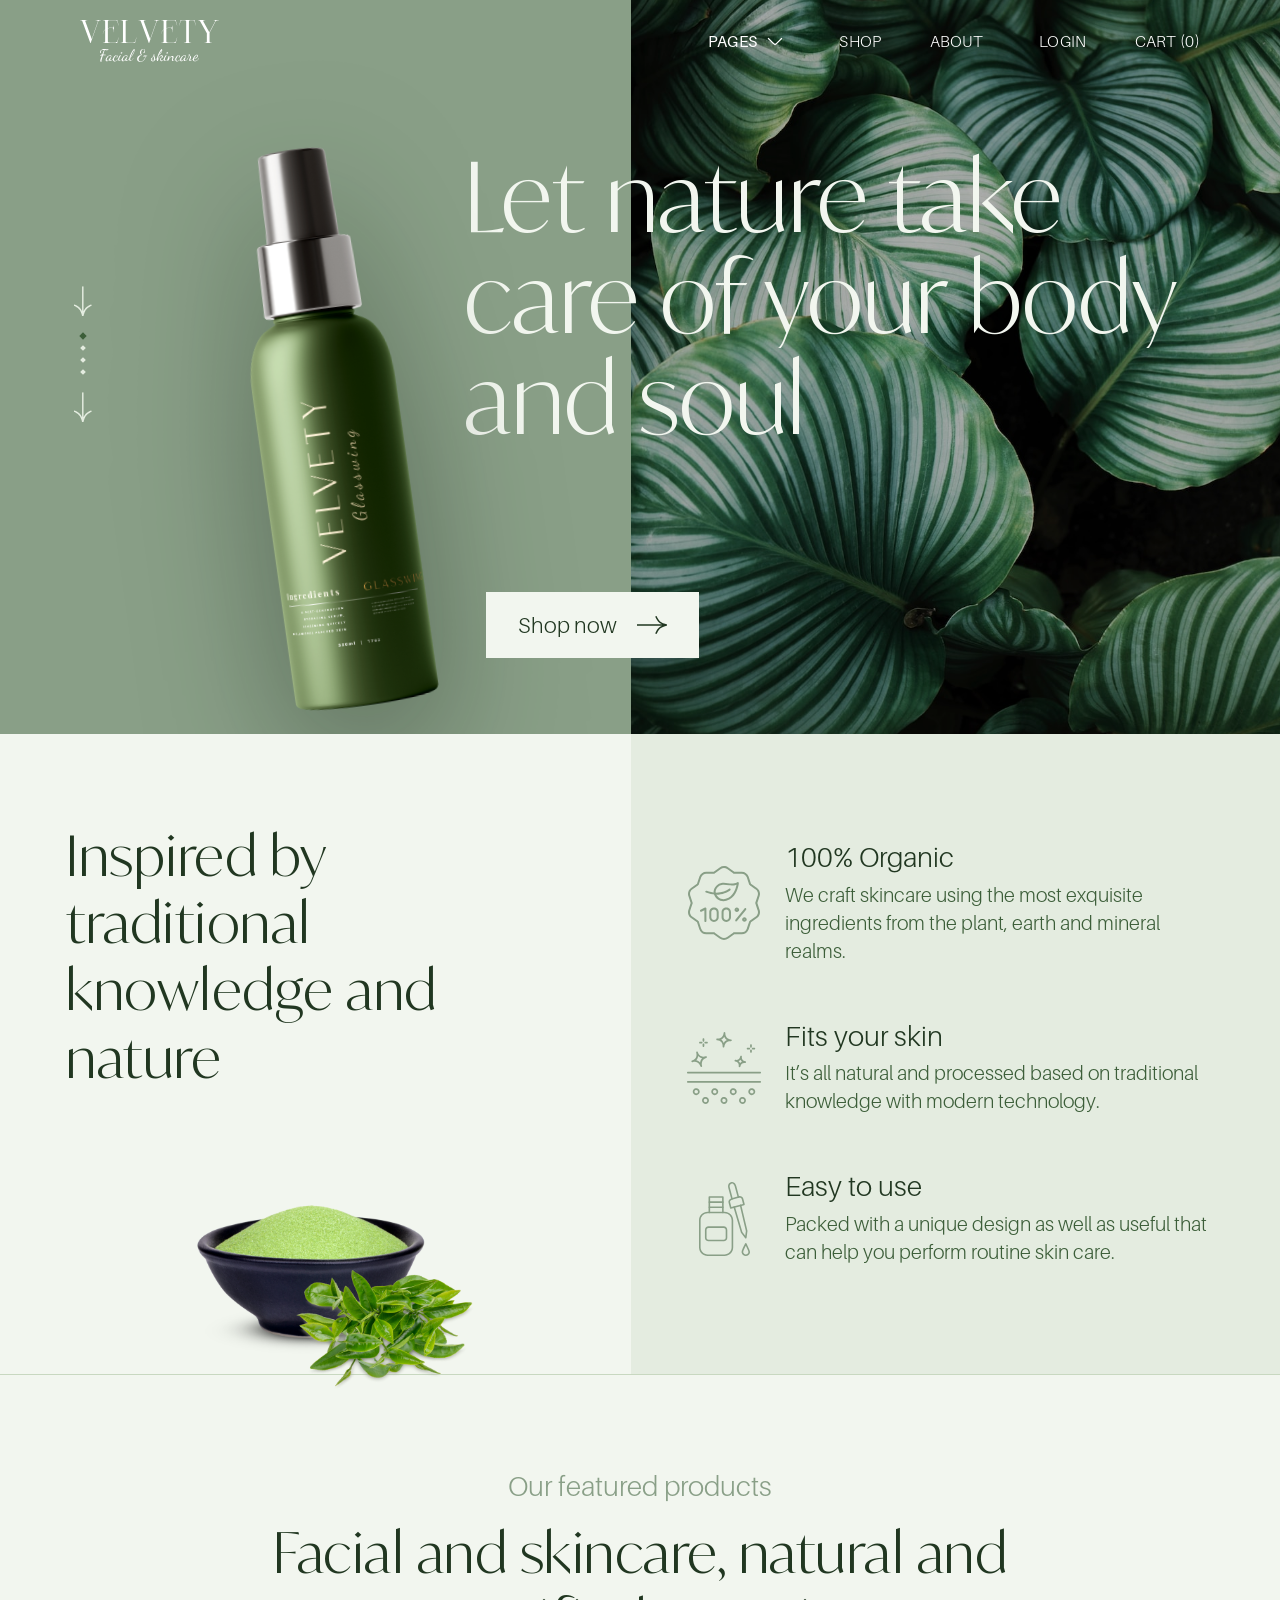
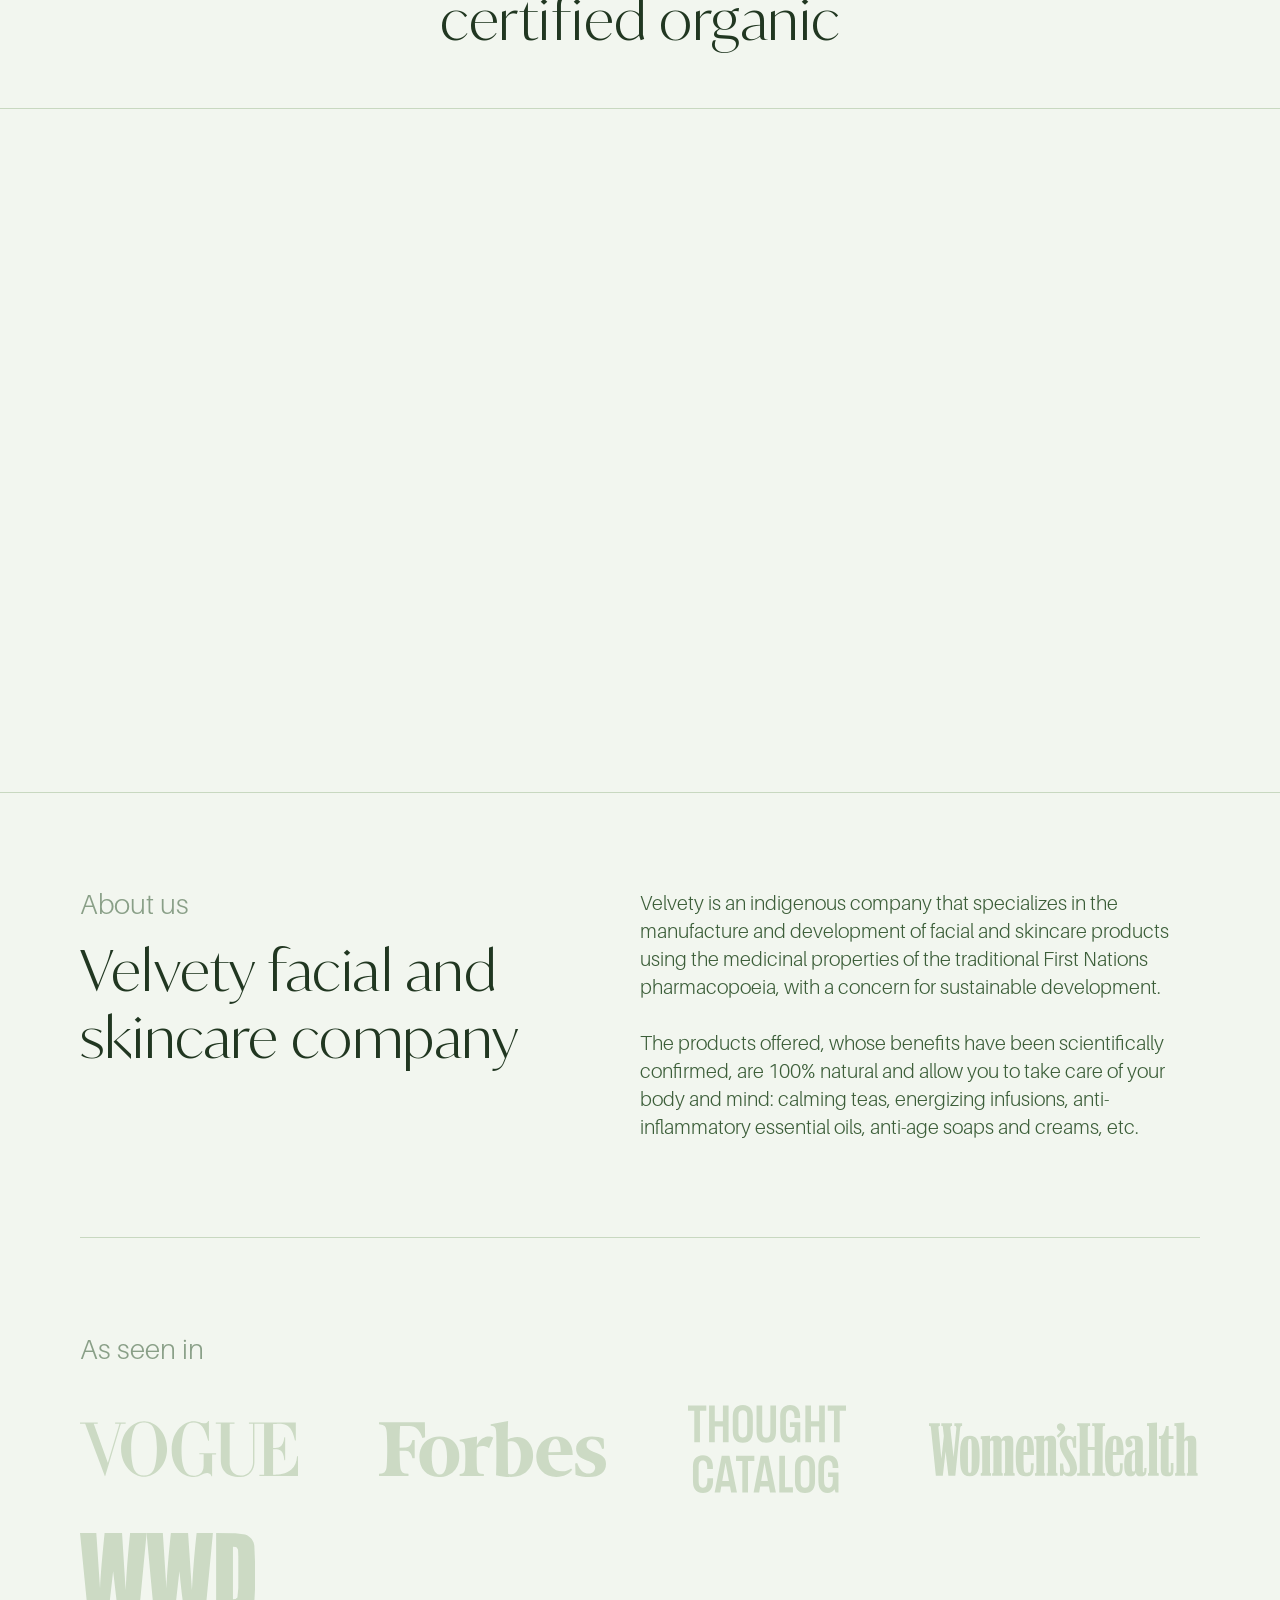
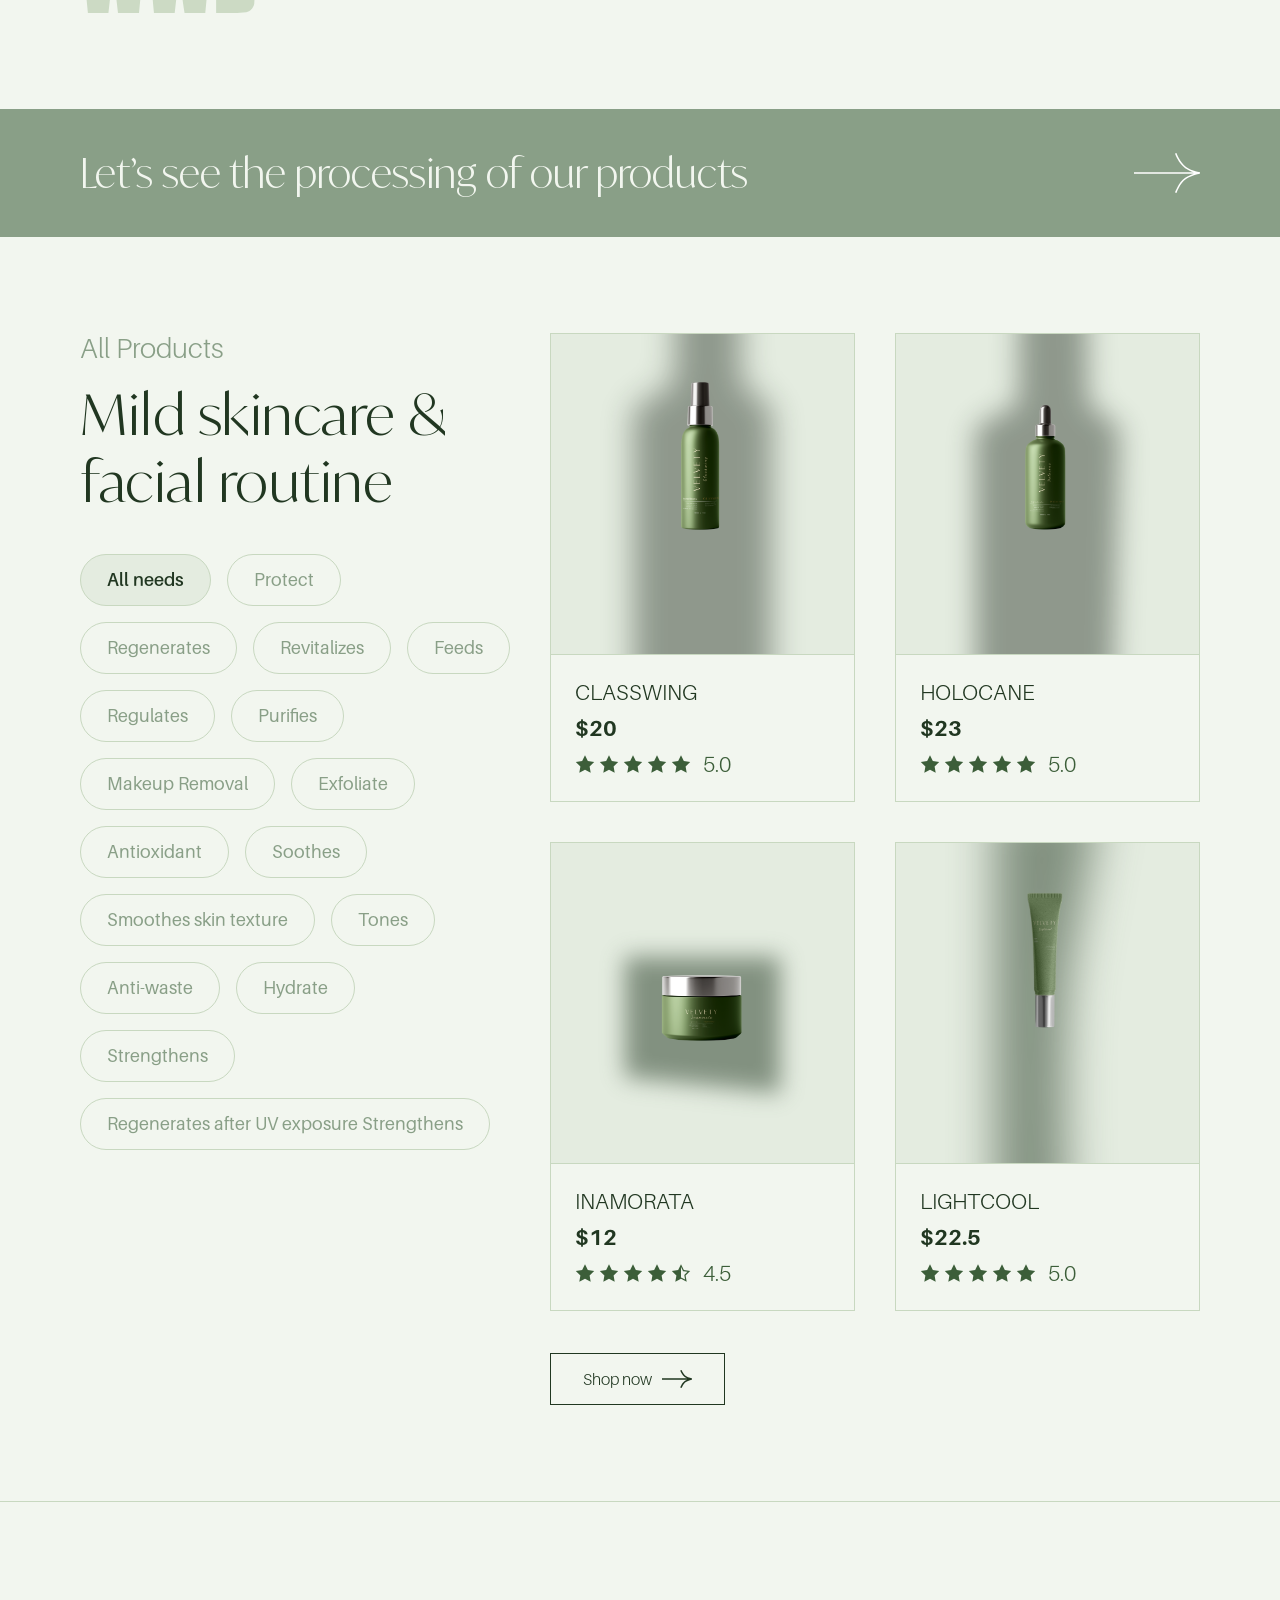
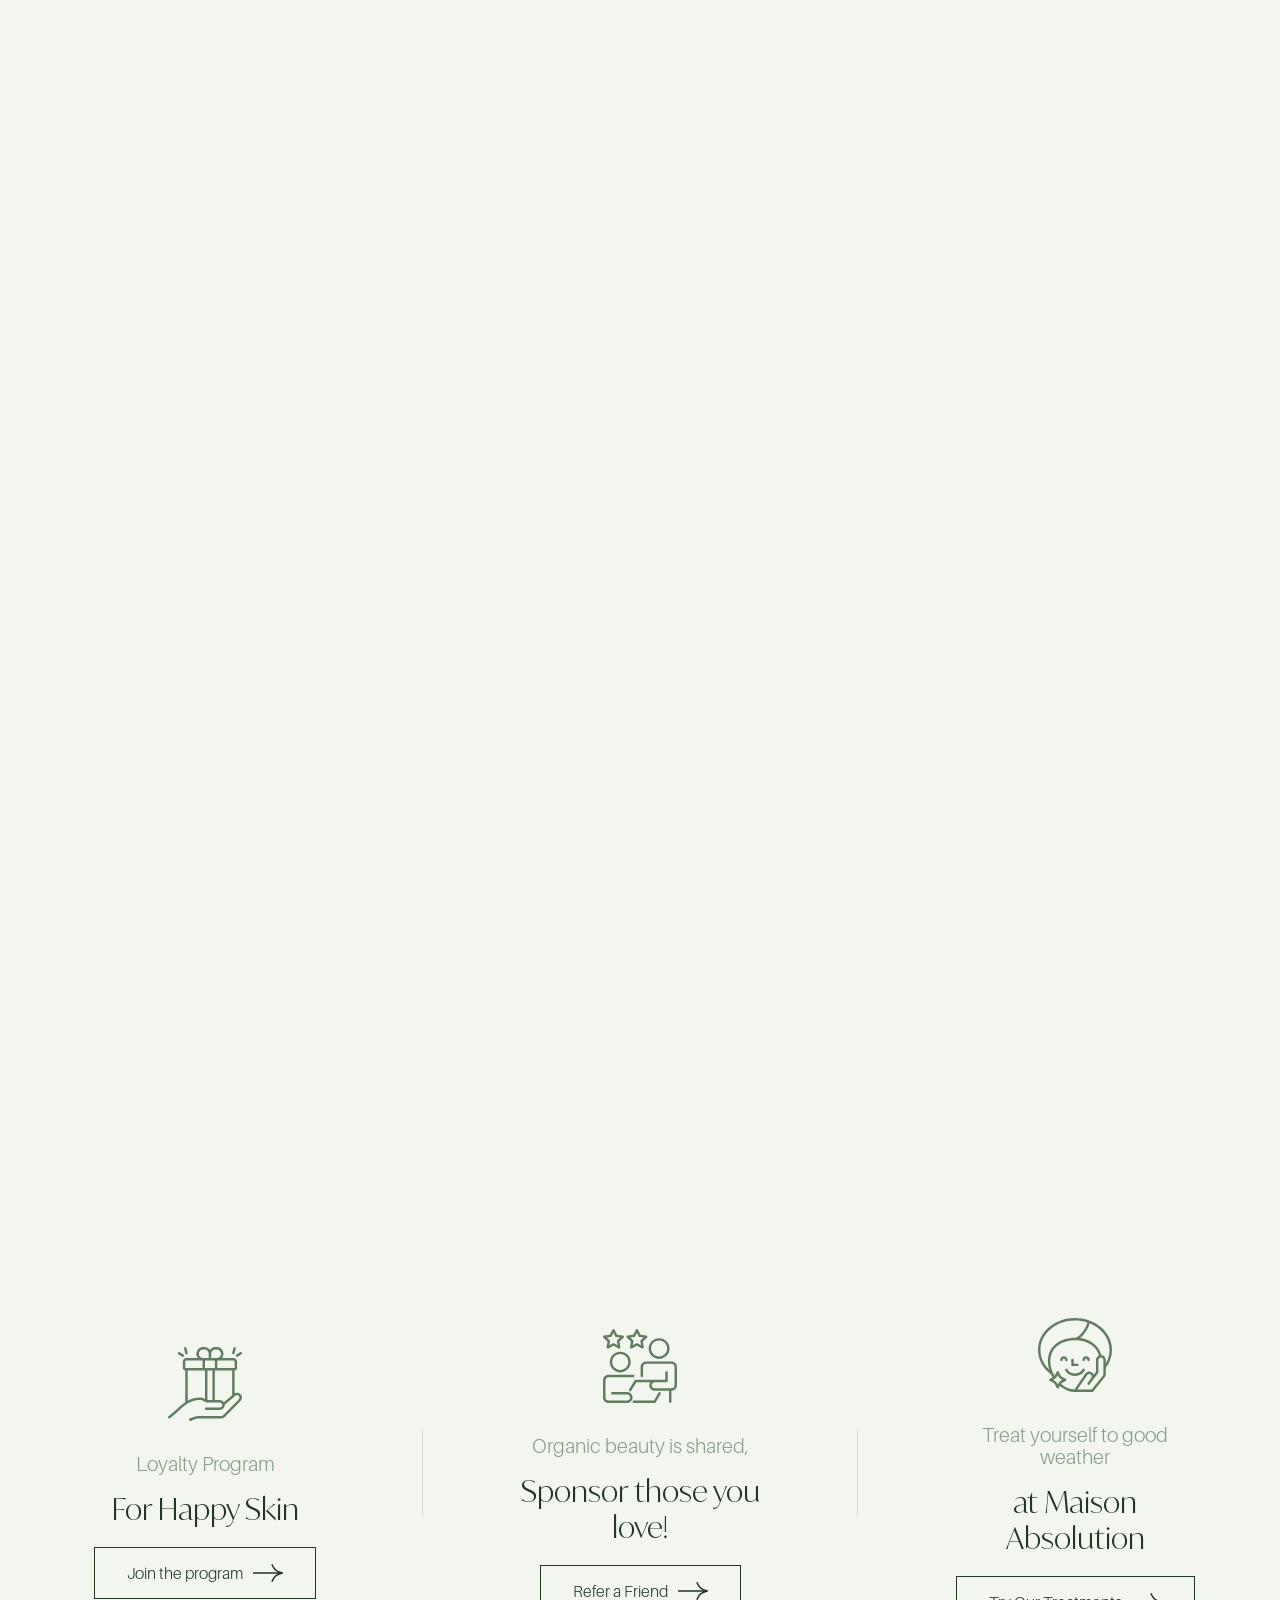
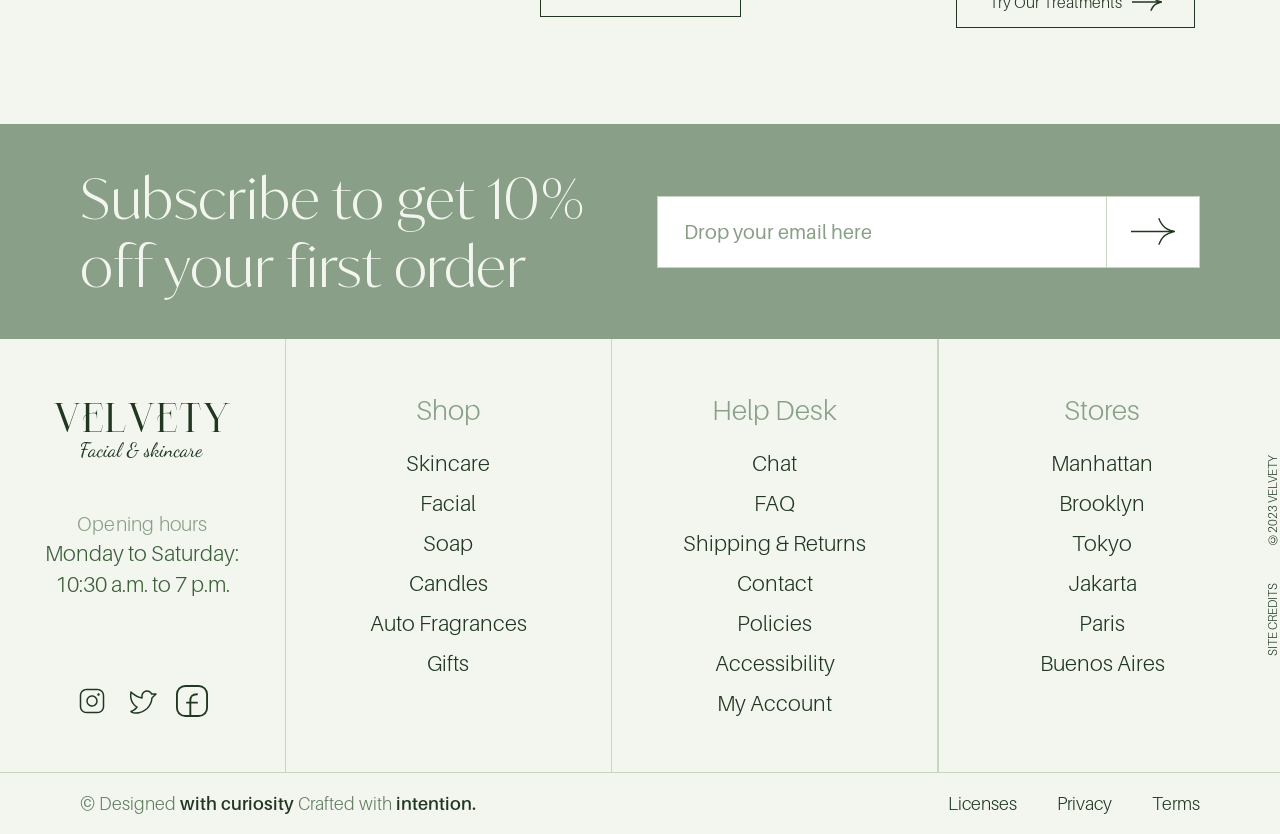
==== commit ae49b987: "Add Product Detail page; update footer copyright - New detail.html (Chicori): gallery + thumbnails, " ====
--- a/index.html
+++ b/index.html
@@ -349,7 +349,7 @@
     <div class="footer__credits"><span>SITE CREDITS</span><span>©2023 VELVETY</span></div>
   </div>
   <div class="footer__bar">
-    <p>© Designed by <b>DhuhaCreative.</b> Powered by <b>UI8.</b></p>
+    <p>© Designed <b>with curiosity</b> Crafted with <b>intention.</b></p>
     <div class="footer__legal"><span>Licenses</span><span>Privacy</span><span>Terms</span></div>
   </div>
 </footer>
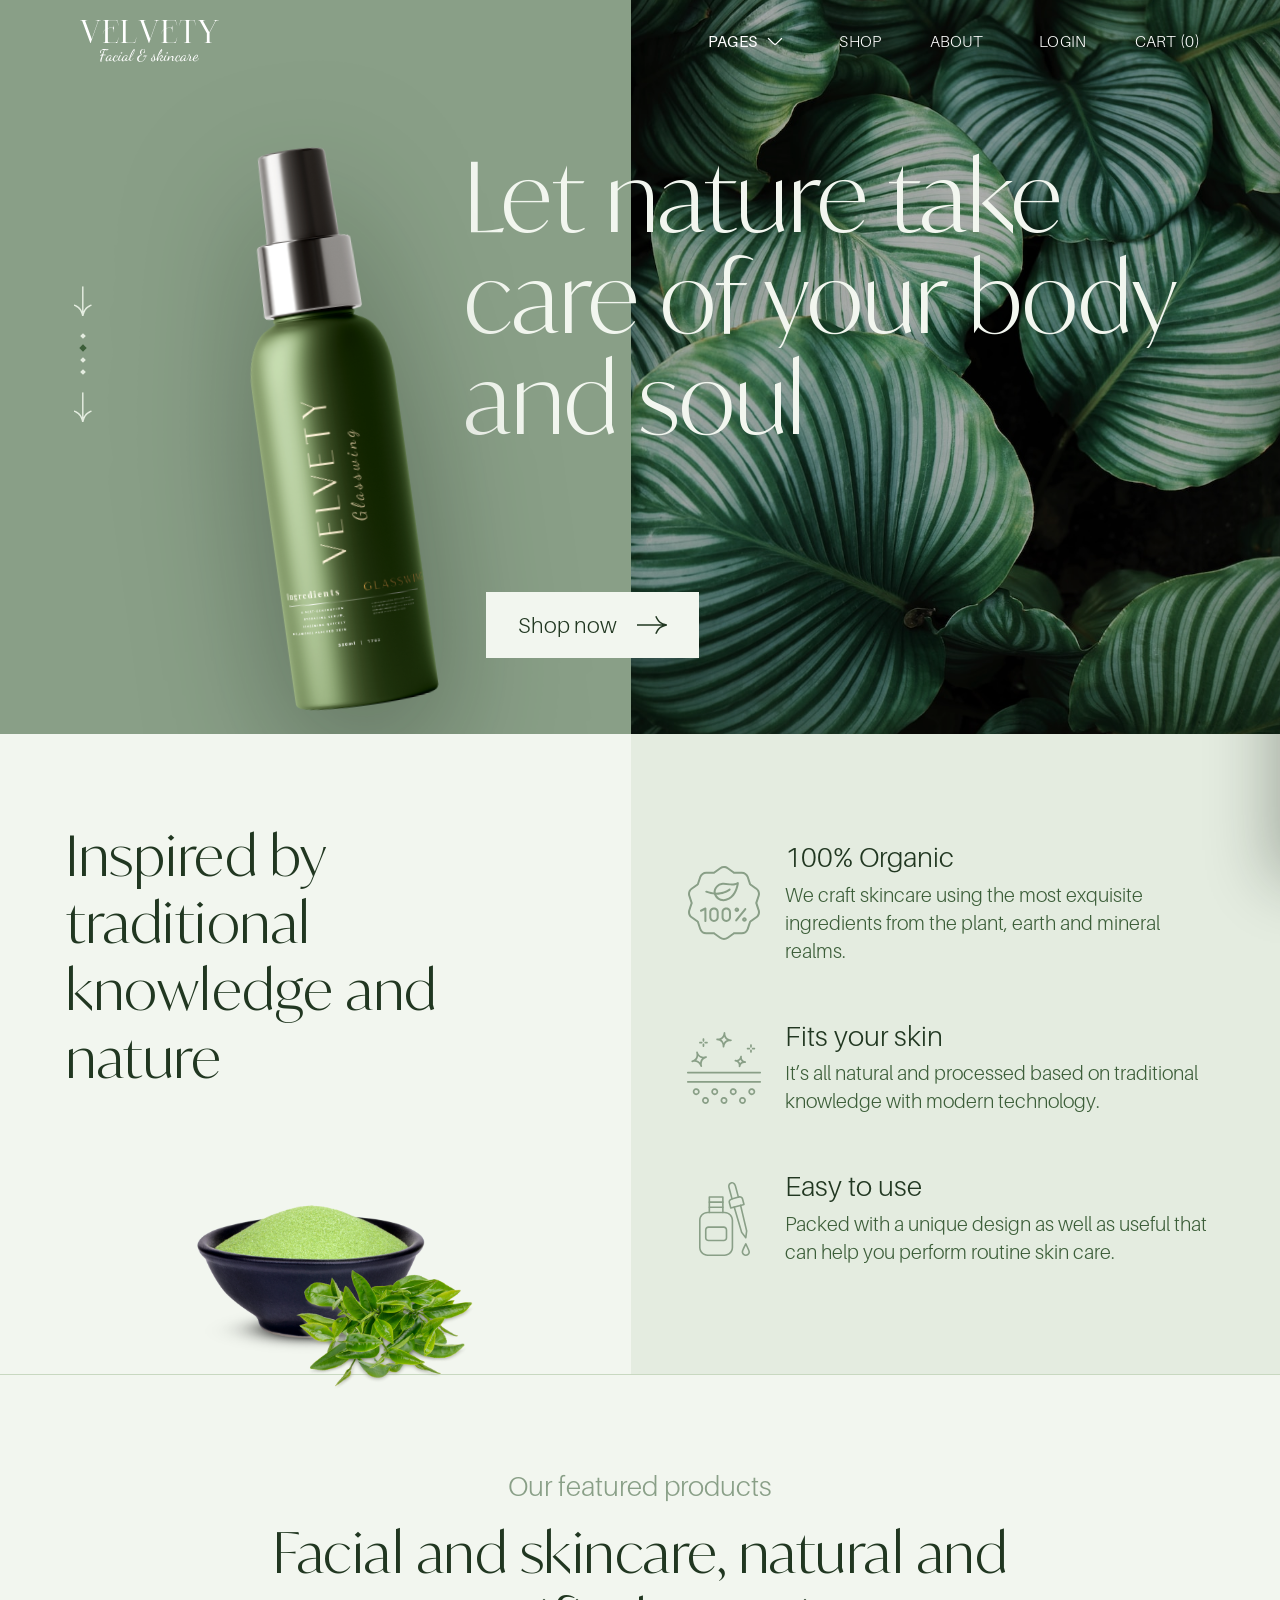
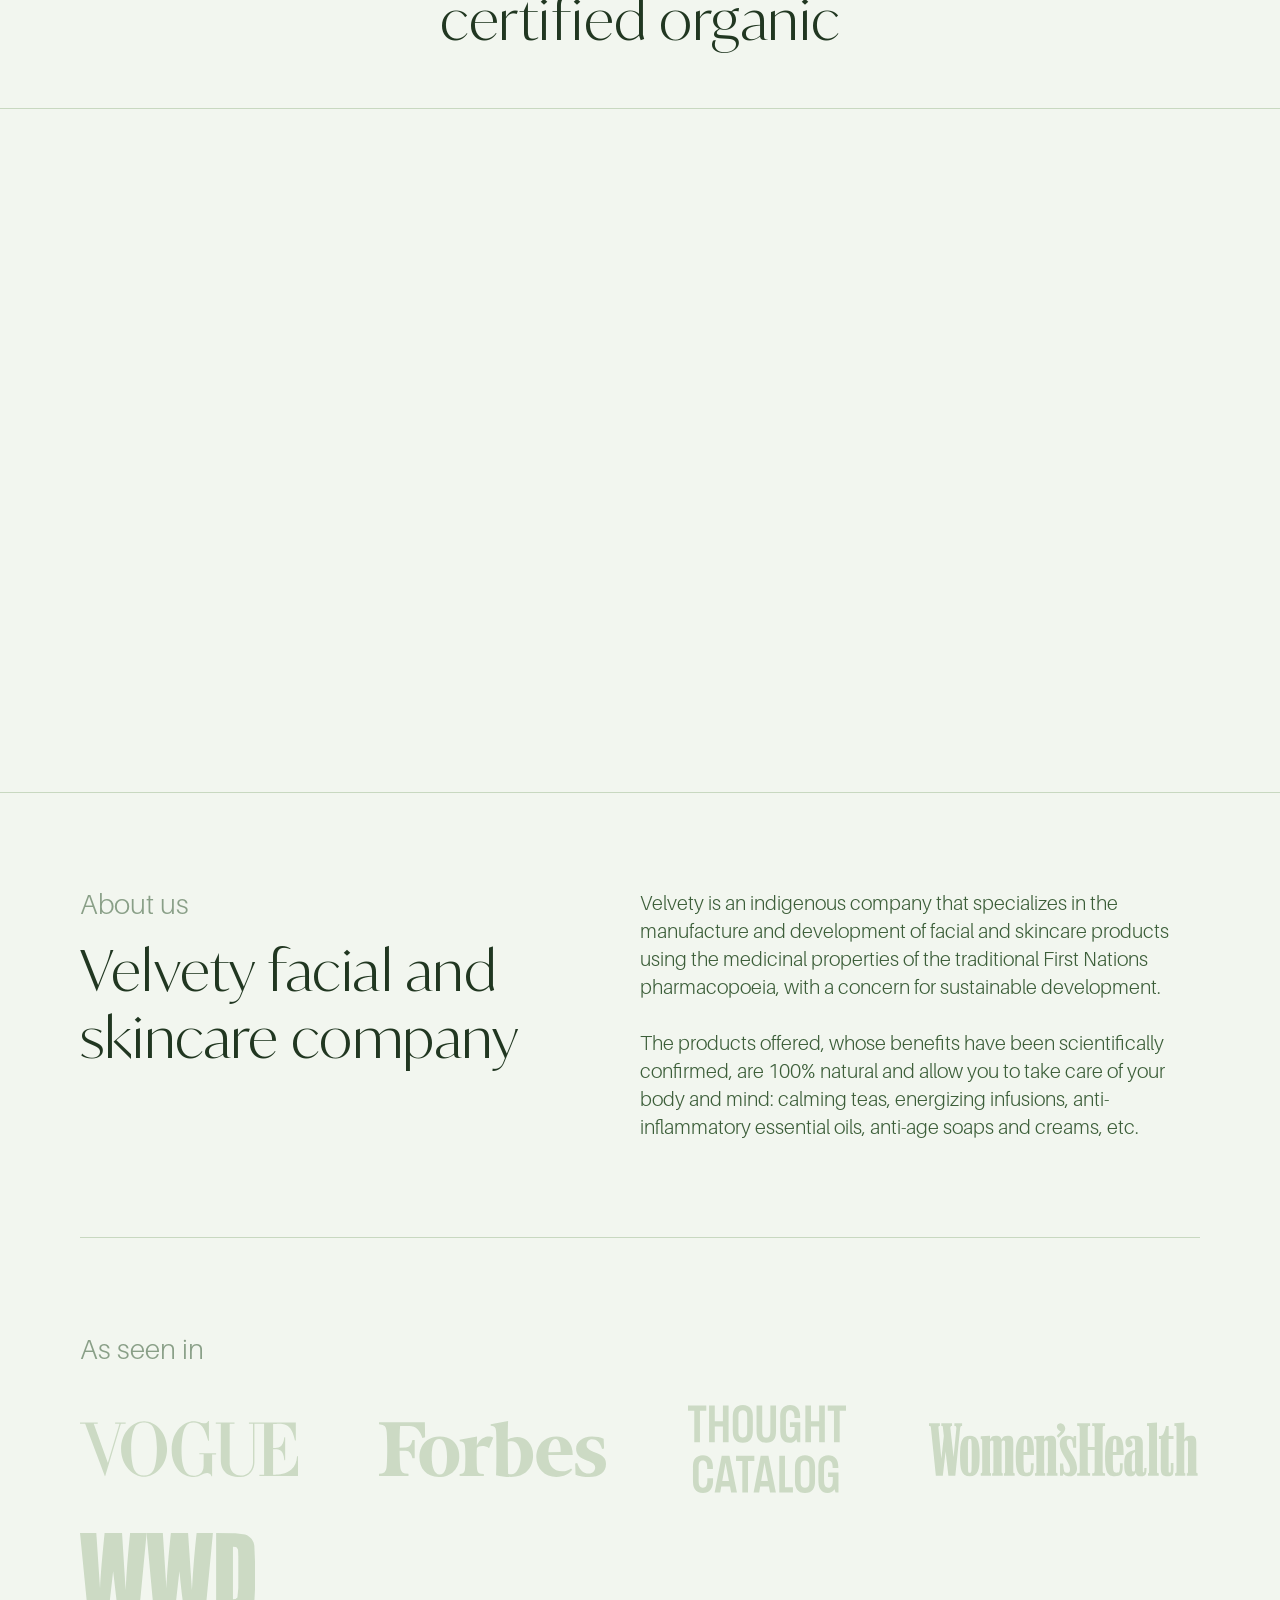
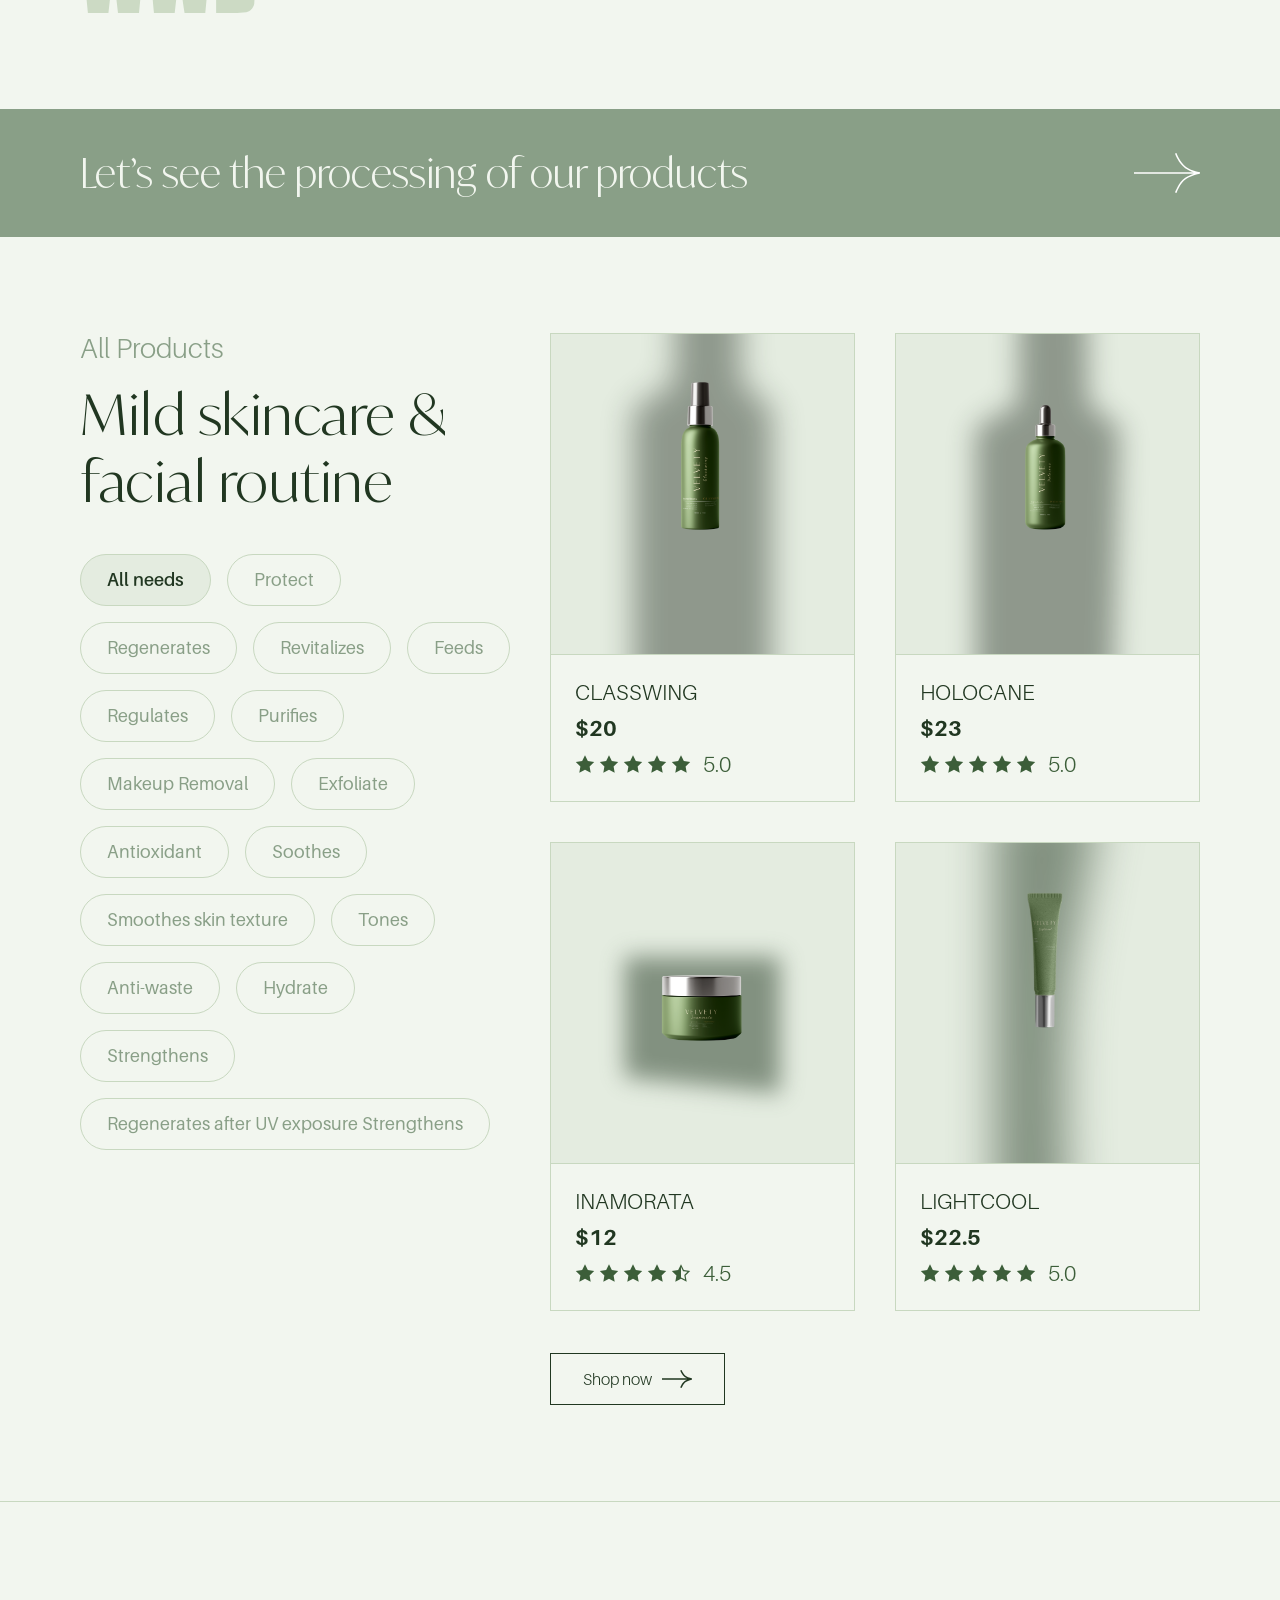
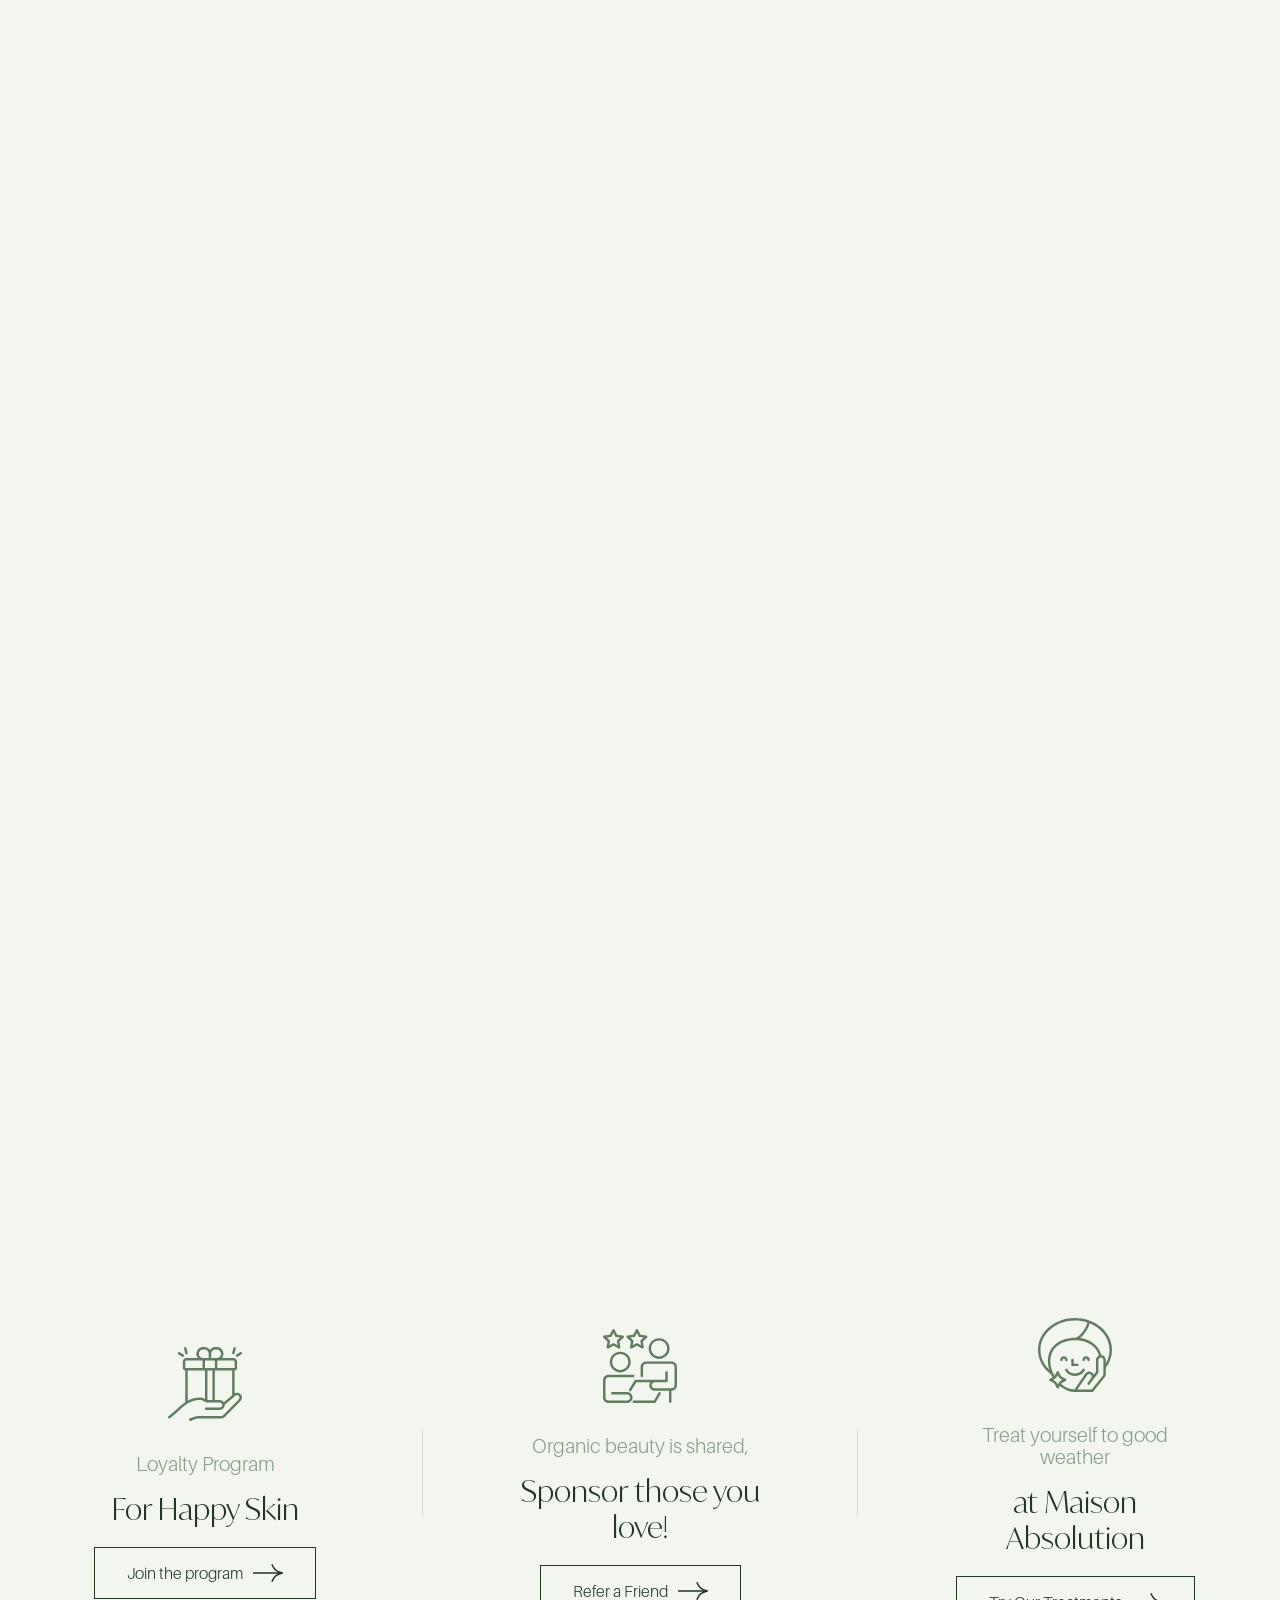
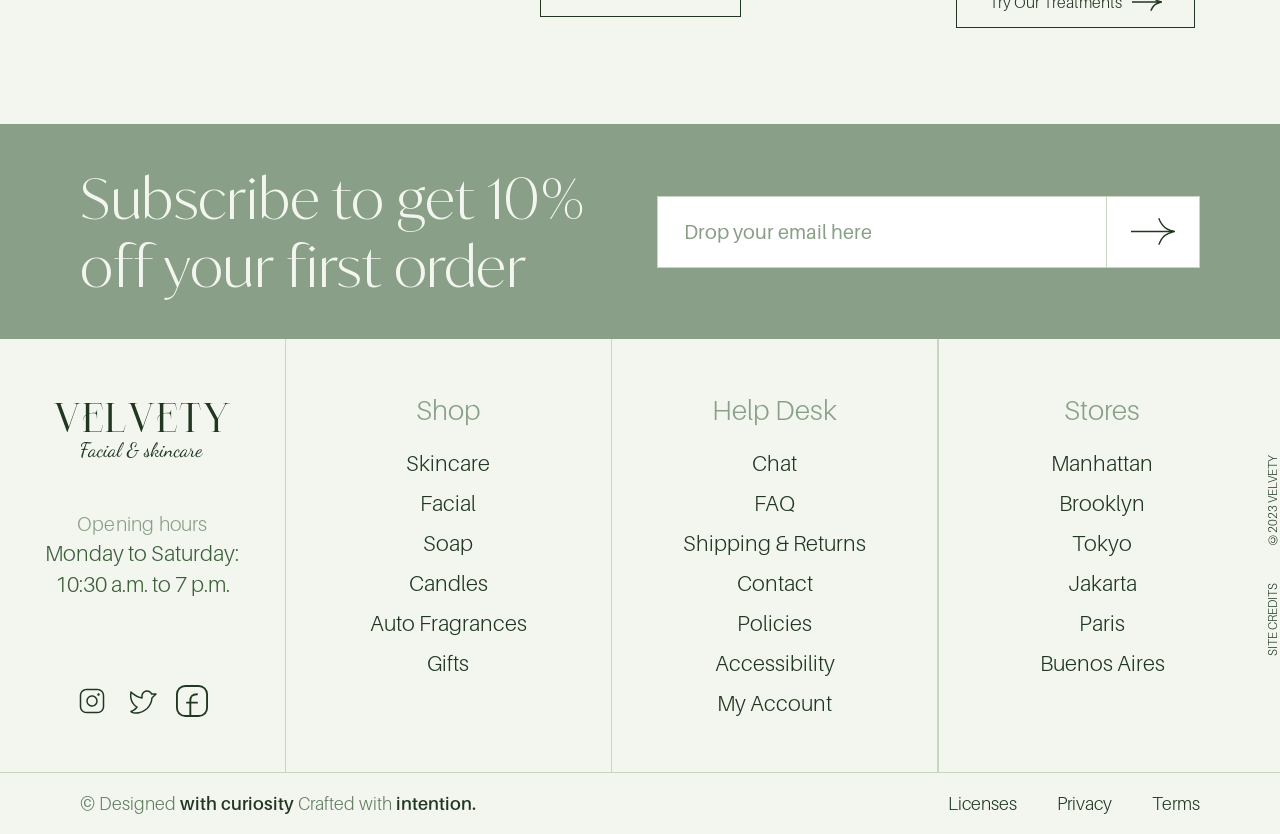
==== commit 367058e7: "Add PAGES dropdown menu and cart drawer - PAGES nav dropdown (2-column links) injected on all pages " ====
--- a/index.html
+++ b/index.html
@@ -355,5 +355,6 @@
 </footer>
 
 <script src="js/script.js"></script>
+<script src="js/ui.js"></script>
 </body>
 </html>
--- a/css/styles.css
+++ b/css/styles.css
@@ -42,6 +42,7 @@
 }
 
 *,*::before,*::after{box-sizing:border-box}
+.is-linked{cursor:pointer}
 html{scroll-behavior:smooth}
 body{
   margin:0;background:var(--c0);color:var(--g100);
@@ -411,3 +412,103 @@
   .testi__stars img{width:28px;height:28px}
   .testi__quote{font-size:clamp(24px,6vw,40px)}
 }
+
+/* ============================================================
+   PAGES DROPDOWN MENU
+   ============================================================ */
+.nav__left{position:relative}
+.nav__pages{position:relative}
+.pages-menu{position:absolute;top:calc(100% + 22px);left:-8px;z-index:120;
+  background:var(--white);box-shadow:0 30px 60px -20px rgba(16,28,16,.28);
+  padding:32px 40px;display:flex;gap:56px;min-width:440px;
+  opacity:0;visibility:hidden;transform:translateY(-10px);transition:opacity .3s var(--ease),transform .3s var(--ease),visibility .3s}
+.pages-col{display:flex;flex-direction:column;gap:2px}
+.nav__left.open .pages-menu{opacity:1;visibility:visible;transform:none}
+.pages-menu a{font-family:var(--sans);font-weight:400;font-size:16px;letter-spacing:.2px;color:var(--g100);
+  padding:10px 16px;white-space:nowrap;transition:background .25s var(--ease),color .25s var(--ease)}
+.pages-menu a:hover{background:var(--surface)}
+.pages-menu a.is-active{background:var(--surface)}
+@media(max-width:980px){
+  .pages-menu{position:static;flex-direction:column;min-width:0;padding:0;box-shadow:none;background:transparent;gap:0;
+    max-height:0;overflow:hidden;transform:none;opacity:1;visibility:visible;transition:max-height .35s var(--ease)}
+  .pages-col{gap:0}
+  .nav__left.open .pages-menu{max-height:520px}
+  .pages-menu a{color:var(--white);padding:10px 0;font-size:16px}
+  .pages-menu a:hover,.pages-menu a.is-active{background:transparent;color:var(--g40)}
+}
+
+/* ============================================================
+   CART DRAWER
+   ============================================================ */
+.cart-overlay{position:fixed;inset:0;z-index:200;background:rgba(16,28,16,.42);
+  opacity:0;visibility:hidden;transition:opacity .4s var(--ease),visibility .4s}
+.cart-overlay.open{opacity:1;visibility:visible}
+.cart-drawer{position:fixed;top:0;right:0;z-index:201;height:100%;width:min(560px,100vw);
+  background:var(--c0);display:flex;flex-direction:column;transform:translateX(100%);
+  transition:transform .45s var(--ease);box-shadow:-30px 0 60px -20px rgba(16,28,16,.3)}
+.cart-drawer.open{transform:none}
+.cart-head{display:flex;align-items:center;justify-content:space-between;padding:28px 32px;border-bottom:1px solid var(--border);flex:0 0 auto}
+.cart-head h2{font-family:var(--serif);font-weight:300;font-size:32px;color:var(--g100)}
+.cart-close{width:38px;height:38px;border-radius:50%;background:var(--g40);display:flex;align-items:center;justify-content:center;transition:background .3s var(--ease),transform .3s var(--ease)}
+.cart-close:hover{background:var(--g80);transform:rotate(90deg)}
+.cart-close svg{width:18px;height:18px;stroke:var(--c0);stroke-width:2}
+
+.cart-body{flex:1 1 auto;overflow-y:auto}
+
+/* filled items */
+.cart-items{display:flex;flex-direction:column}
+.cart-item{display:grid;grid-template-columns:110px 1fr;gap:20px;padding:24px 32px;border-bottom:1px solid var(--border)}
+.cart-item__img{width:110px;height:110px;background:var(--surface);overflow:hidden;position:relative}
+.cart-item__img img{position:absolute;inset:8% 0;height:84%;width:100%;object-fit:cover;object-position:center}
+.cart-item__main{display:flex;flex-direction:column;gap:12px}
+.cart-item__top{display:flex;justify-content:space-between;gap:12px}
+.cart-item__name h3{font-family:var(--sans);font-weight:300;font-size:22px;color:var(--g100)}
+.cart-item__name p{margin:4px 0 0;font-size:16px;color:var(--g40)}
+.cart-item__price{text-align:right;white-space:nowrap}
+.cart-item__price .old{display:block;font-size:16px;color:var(--g40);text-decoration:line-through}
+.cart-item__price .now{font-size:22px;font-weight:700;color:var(--g100)}
+.cart-item__bottom{display:flex;align-items:center;justify-content:space-between;gap:12px}
+.cart-item__acts{display:flex;gap:14px}
+.cart-item__acts button{width:22px;height:22px;color:var(--g40);transition:color .25s,transform .2s}
+.cart-item__acts button:hover{color:var(--g100);transform:translateY(-2px)}
+.cart-item__acts svg{width:22px;height:22px;stroke:currentColor;fill:none;stroke-width:1.6}
+.cart-step{display:flex;align-items:center;gap:14px;background:var(--surface);height:40px;padding:0 14px;border-radius:40px}
+.cart-step button{width:20px;height:20px;display:flex;align-items:center;justify-content:center;color:var(--g100);font-size:18px;line-height:1}
+.cart-step button:hover{color:var(--g40)}
+.cart-step .q{min-width:18px;text-align:center;font-size:16px}
+
+.cart-foot{flex:0 0 auto;border-top:1px solid var(--border);padding:24px 32px;display:flex;flex-direction:column;gap:16px}
+.cart-subtotal{display:flex;align-items:center;justify-content:space-between}
+.cart-subtotal span{font-size:22px;color:var(--g100)}
+.cart-subtotal b{font-size:22px;font-weight:700;color:var(--g100)}
+.cart-checkout{height:56px;background:var(--g100);color:var(--c0);display:flex;align-items:center;justify-content:center;font-size:16px;transition:background .35s var(--ease),transform .35s var(--ease)}
+.cart-checkout:hover{background:var(--pressed);transform:translateY(-2px)}
+.cart-viewcart{height:56px;border:1px solid var(--border);color:var(--g100);display:flex;align-items:center;justify-content:center;font-size:16px;transition:background .3s var(--ease)}
+.cart-viewcart:hover{background:var(--surface)}
+
+/* empty state */
+.cart-empty{padding:56px 32px 32px;display:flex;flex-direction:column;align-items:center;text-align:center}
+.cart-empty__bag{width:120px;height:120px;border-radius:50%;background:var(--surface);display:flex;align-items:center;justify-content:center;margin-bottom:32px}
+.cart-empty__bag svg{width:52px;height:52px;stroke:var(--g80);fill:none;stroke-width:1.4}
+.cart-empty p{font-family:var(--serif);font-size:28px;color:var(--g100);margin-bottom:28px}
+.cart-empty__shop{height:52px;padding:0 40px;background:var(--g100);color:var(--c0);display:inline-flex;align-items:center;justify-content:center;font-size:16px;transition:background .35s var(--ease),transform .35s var(--ease)}
+.cart-empty__shop:hover{background:var(--pressed);transform:translateY(-2px)}
+.cart-rec{padding:8px 32px 40px}
+.cart-rec__head{display:flex;align-items:center;justify-content:space-between;margin-bottom:20px}
+.cart-rec__head h3{font-family:var(--sans);font-weight:300;font-size:22px;color:var(--g100)}
+.cart-rec__nav{display:flex;gap:20px}
+.cart-rec__nav button{width:24px;height:16px;opacity:.8;transition:opacity .25s,transform .25s var(--ease)}
+.cart-rec__nav button:hover{opacity:1;transform:scale(1.15)}
+.cart-rec__nav img{width:24px}
+.cart-rec__nav .rprev img{transform:scaleX(-1)}
+.cart-rec__track{display:grid;grid-auto-flow:column;grid-auto-columns:150px;gap:16px;overflow-x:auto;scrollbar-width:none;scroll-behavior:smooth}
+.cart-rec__track::-webkit-scrollbar{display:none}
+.cart-rec__card{cursor:pointer}
+.cart-rec__card .ph{width:150px;height:150px;background:var(--surface);overflow:hidden;position:relative;margin-bottom:12px}
+.cart-rec__card .ph img{position:absolute;inset:8% 0;height:84%;width:100%;object-fit:cover;object-position:center;transition:transform .5s var(--ease)}
+.cart-rec__card:hover .ph img{transform:scale(1.06)}
+.cart-rec__card h4{font-size:16px;font-weight:300;color:var(--g100);margin-bottom:4px}
+.cart-rec__card .p{display:flex;gap:6px;align-items:baseline;font-size:16px}
+.cart-rec__card .p .old{color:var(--g40);text-decoration:line-through}
+.cart-rec__card .p .now{font-weight:700;color:var(--g100)}
+.cart-empty-hide{display:none}
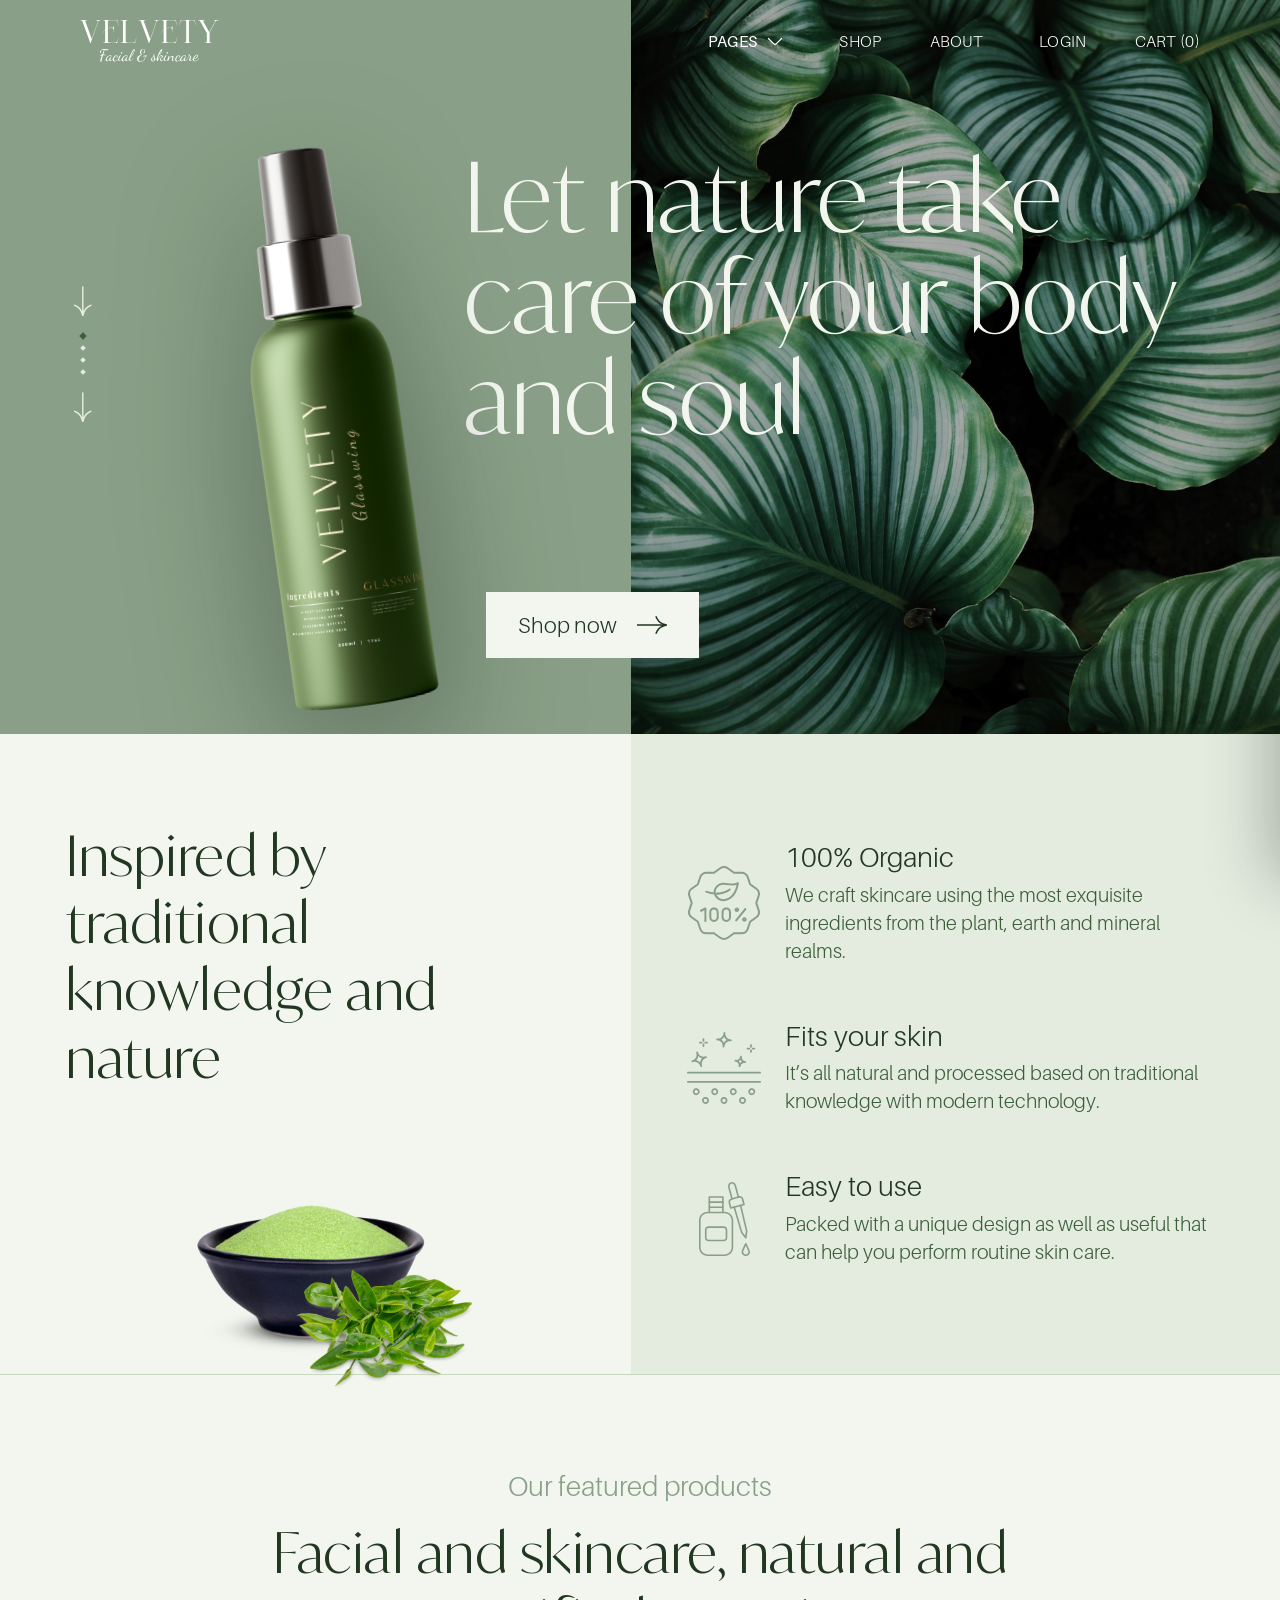
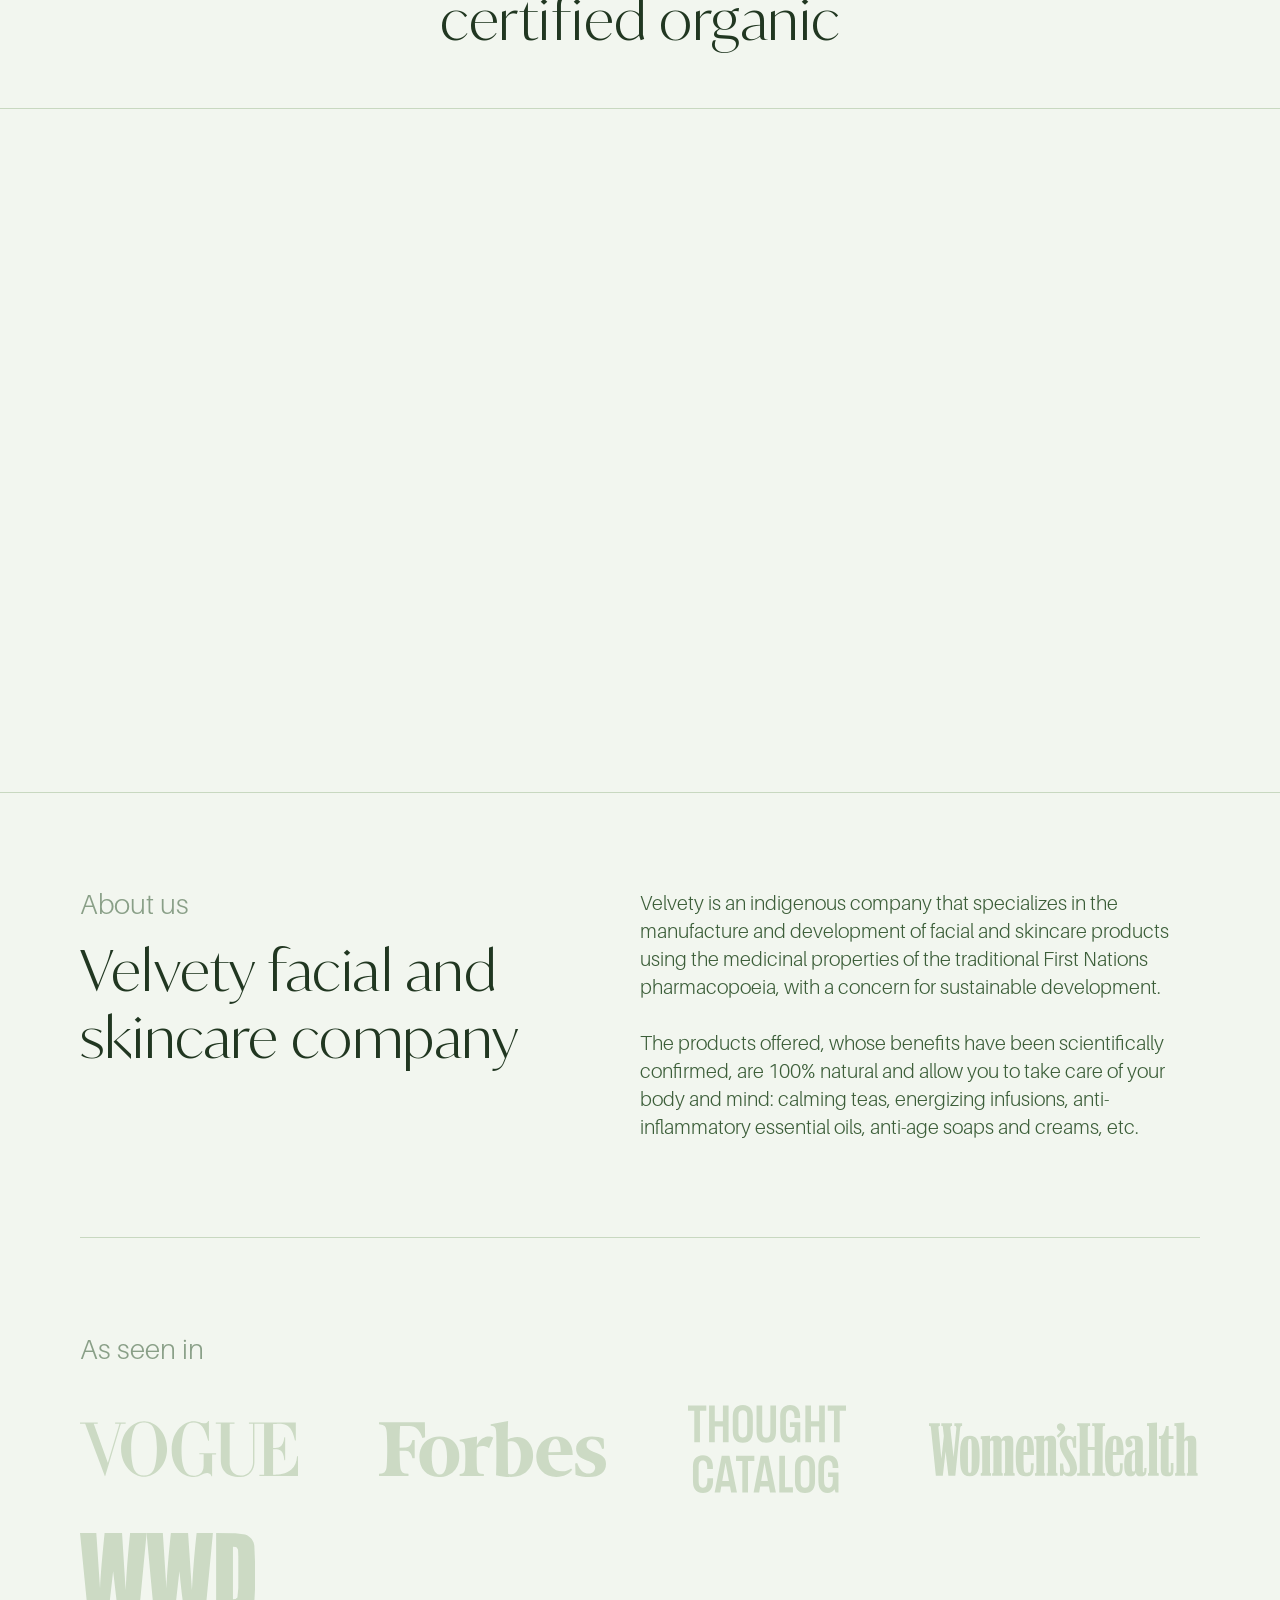
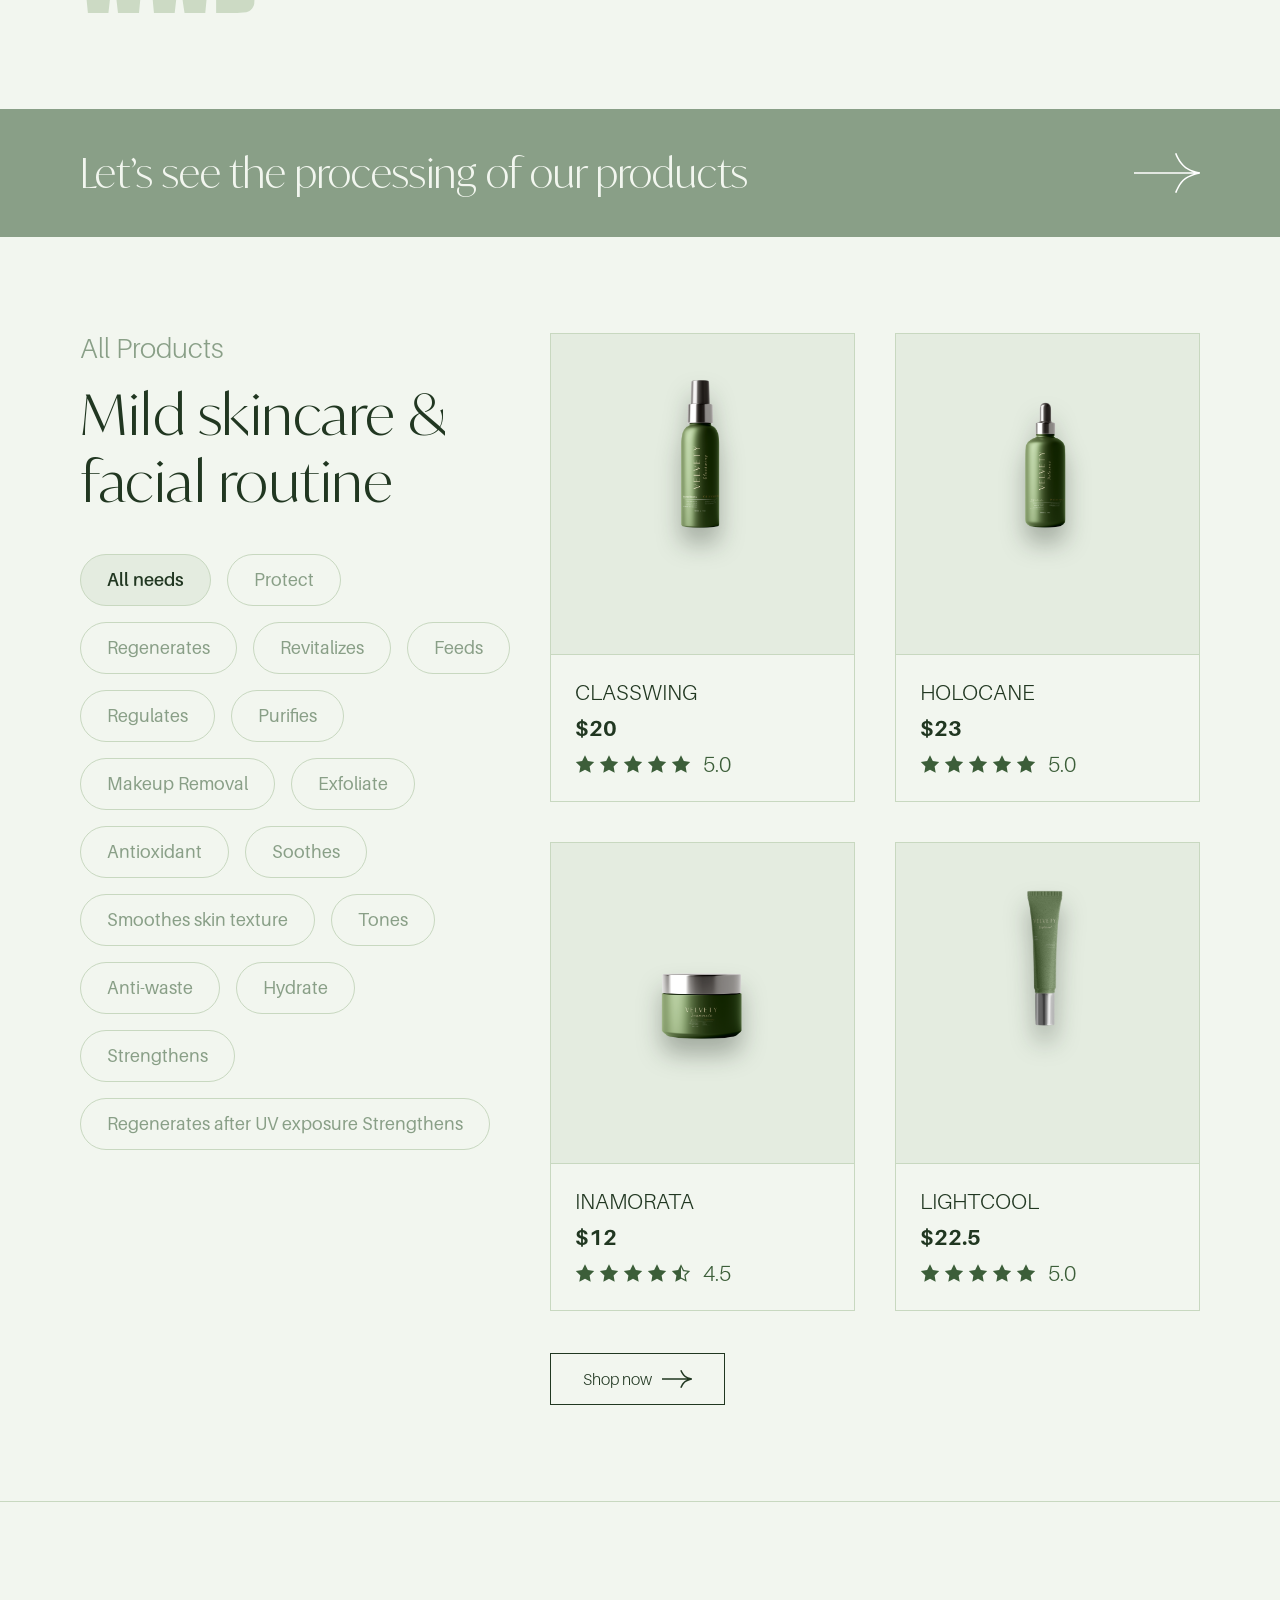
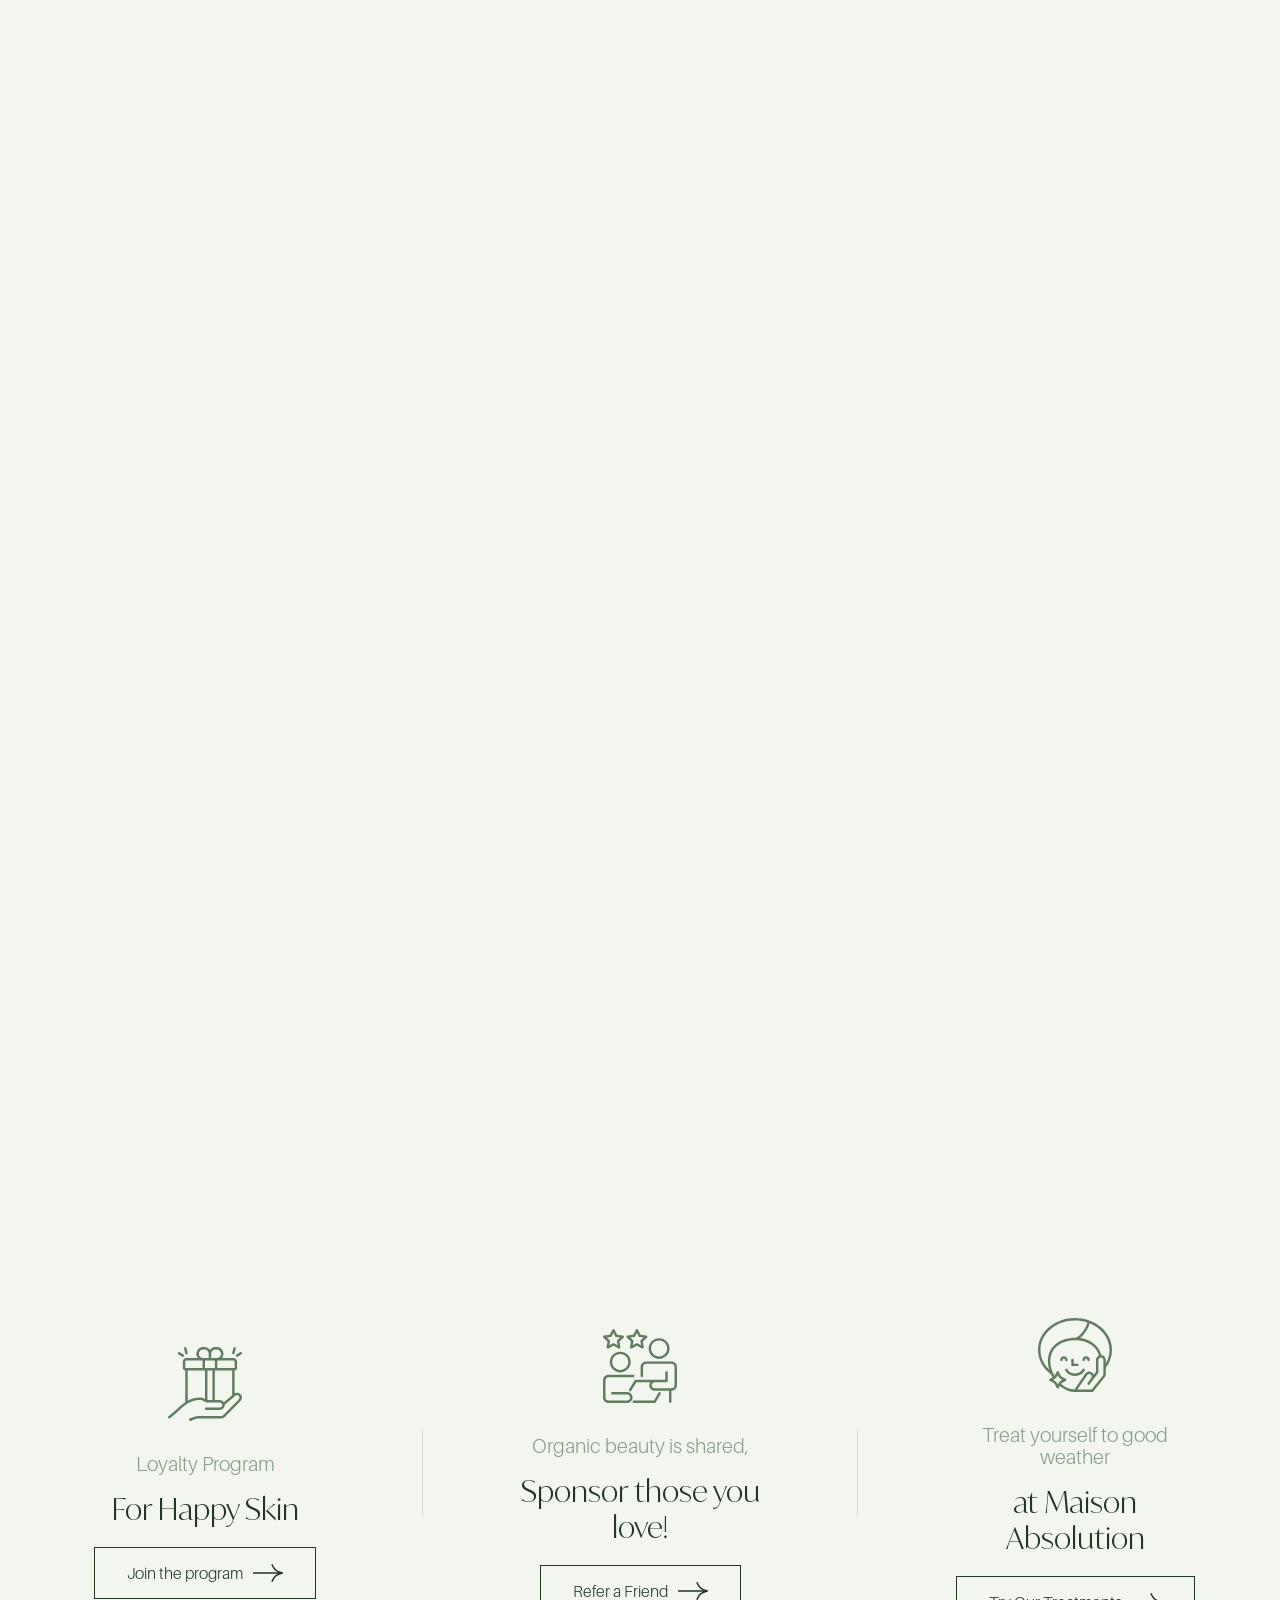
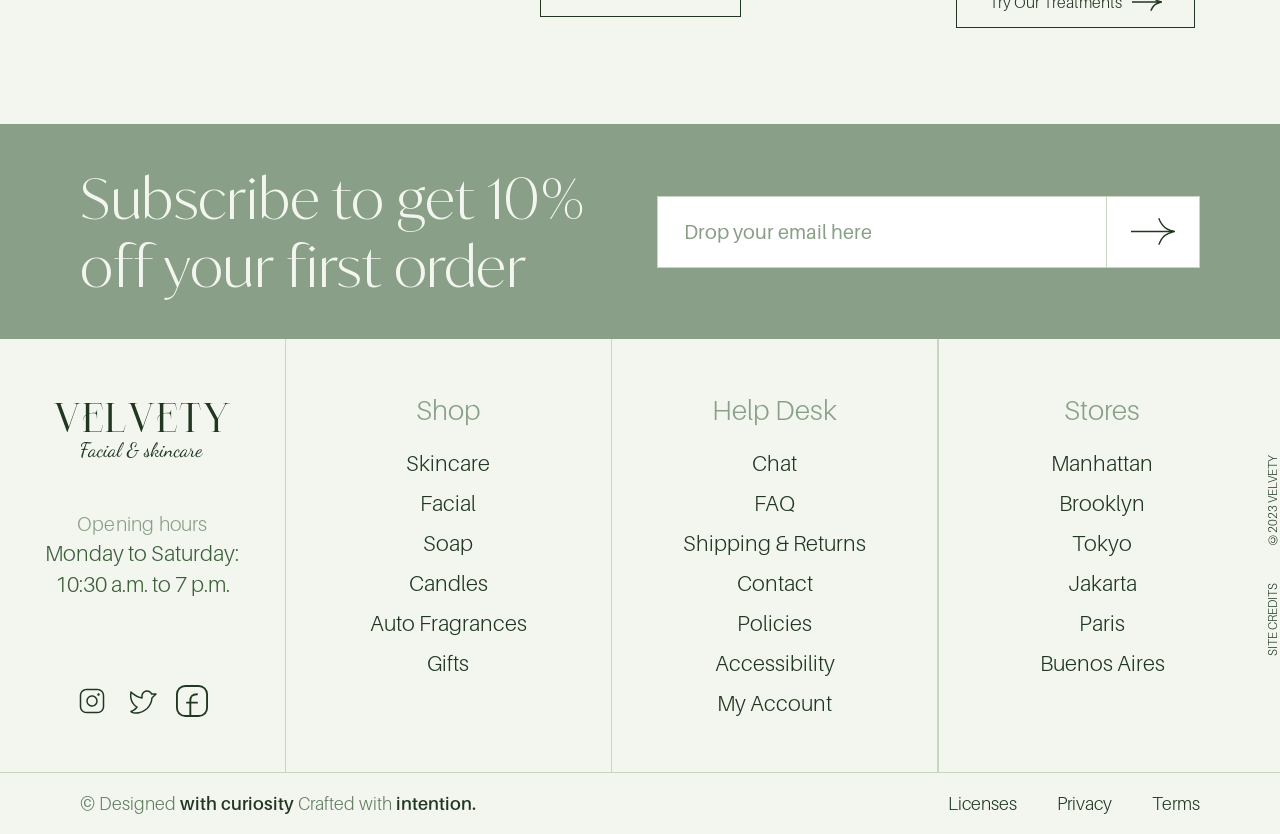
==== commit eb0e4021: "Point both Home 'Shop now' buttons to the Shop page Co-Authored-By: Claude Opus 4.8 <noreply@anthrop" ====
--- a/index.html
+++ b/index.html
@@ -65,7 +65,7 @@
     <img src="assets/img/hero_bottle.png" alt="Velvety product bottle" />
   </div>
 
-  <a href="#featured" class="btn-solid hero__cta">
+  <a href="shop.html" class="btn-solid hero__cta">
     <span>Shop now</span>
     <img src="assets/svg/arrow_right.svg" alt="" class="btn-solid__arrow" />
   </a>
@@ -239,7 +239,7 @@
         </div>
       </article>
     </div>
-    <a href="#" class="btn-outline"><span>Shop now</span><img src="assets/svg/arrow_right.svg" alt=""></a>
+    <a href="shop.html" class="btn-outline"><span>Shop now</span><img src="assets/svg/arrow_right.svg" alt=""></a>
   </div>
 </section>
 
--- a/css/styles.css
+++ b/css/styles.css
@@ -48,7 +48,7 @@
   margin:0;background:var(--c0);color:var(--g100);
   font-family:var(--sans);font-weight:300;
   -webkit-font-smoothing:antialiased;text-rendering:optimizeLegibility;
-  overflow-x:hidden;
+  overflow-x:clip;
 }
 img{display:block;max-width:100%}
 a{color:inherit;text-decoration:none}
@@ -83,8 +83,10 @@
 .nav__link{position:relative;font-size:16px;letter-spacing:.3px;color:var(--white);display:inline-flex;align-items:center;gap:8px;transition:color .4s var(--ease);white-space:nowrap}
 .nav__link::after{content:"";position:absolute;left:0;bottom:-4px;height:1px;width:0;background:currentColor;transition:width .35s var(--ease)}
 .nav__link:hover::after{width:100%}
+/* PAGES caret: dark-green SVG, recoloured white over dark heroes — same rule as the logo */
 .nav__caret{width:20px;height:20px;filter:brightness(0) invert(1);transition:transform .3s var(--ease),filter .4s var(--ease)}
 .nav__pages:hover .nav__caret{transform:translateY(2px)}
+.nav__left.open .nav__caret{transform:rotate(180deg)}
 .nav__burger{display:none;flex-direction:column;gap:5px;padding:6px;z-index:110}
 .nav__burger span{display:block;width:26px;height:2px;background:var(--white);transition:.35s var(--ease)}
 
@@ -171,8 +173,8 @@
 .product-lg__img{position:relative;height:528px;background:var(--surface);overflow:hidden;display:flex;align-items:center;justify-content:center}
 .product-lg--oval .product-lg__img{background:transparent}
 .product-lg__img .oval{position:absolute;width:100%;height:100%;background:var(--surface);border-radius:2000px}
-.product-lg__img .blob{position:absolute;width:66%;height:auto;top:57%;left:50%;transform:translate(-50%,-50%);filter:blur(5px)}
-.product-lg__img .bottle{position:absolute;inset:26px 0;z-index:2;object-fit:cover;object-position:center;transition:transform .6s var(--ease)}
+.product-lg__img .blob{display:none}
+.product-lg__img .bottle{position:absolute;inset:20px 0 58px;z-index:2;object-fit:cover;object-position:center top;filter:drop-shadow(0 22px 15px rgba(16,28,16,.32));transition:transform .6s var(--ease),filter .6s var(--ease)}
 .product-lg:hover .bottle{transform:scale(1.05)}
 .product-lg__desc{display:flex;align-items:flex-end;justify-content:space-between;gap:16px}
 .np{display:flex;flex-direction:column;gap:10px;color:var(--g100)}
@@ -226,8 +228,8 @@
 .product-sm{border:1px solid var(--border);display:flex;flex-direction:column;overflow:hidden;background:var(--c0);transition:transform .4s var(--ease)}
 .product-sm:hover{transform:translateY(-6px)}
 .product-sm__img{position:relative;height:320px;background:var(--surface);overflow:hidden;display:flex;align-items:center;justify-content:center}
-.product-sm__img .blob{position:absolute;width:66%;height:auto;top:57%;left:50%;transform:translate(-50%,-50%);filter:blur(4px)}
-.product-sm__img .bottle{position:absolute;inset:16px 0;z-index:2;object-fit:cover;object-position:center;transition:transform .6s var(--ease)}
+.product-sm__img .blob{display:none}
+.product-sm__img .bottle{position:absolute;inset:14px 0 40px;z-index:2;object-fit:cover;object-position:center top;filter:drop-shadow(0 16px 12px rgba(16,28,16,.3));transition:transform .6s var(--ease),filter .6s var(--ease)}
 .product-sm:hover .bottle{transform:scale(1.07)}
 .product-sm__desc{border-top:1px solid var(--border);display:flex;flex-direction:column;gap:10px;padding:24px}
 .product-sm__desc h3{font-size:22px;font-weight:300;color:var(--g100)}
@@ -347,6 +349,7 @@
   .nav__menu{position:fixed;inset:0 0 0 auto;width:min(80vw,340px);background:var(--g100);flex-direction:column;justify-content:center;align-items:flex-start;gap:32px;padding:80px 40px;transform:translateX(100%);transition:transform .45s var(--ease)}
   .nav__menu .nav__left,.nav__menu .nav__right{flex-direction:column;align-items:flex-start;gap:28px}
   .nav__link{color:var(--white)!important;font-size:20px}
+  .nav__caret{filter:brightness(0) invert(1)!important}
   .nav.is-open .nav__menu{transform:translateX(0)}
   .nav__burger{display:flex}
   .nav.is-open .nav__burger span:nth-child(1){transform:translateY(7px) rotate(45deg)}
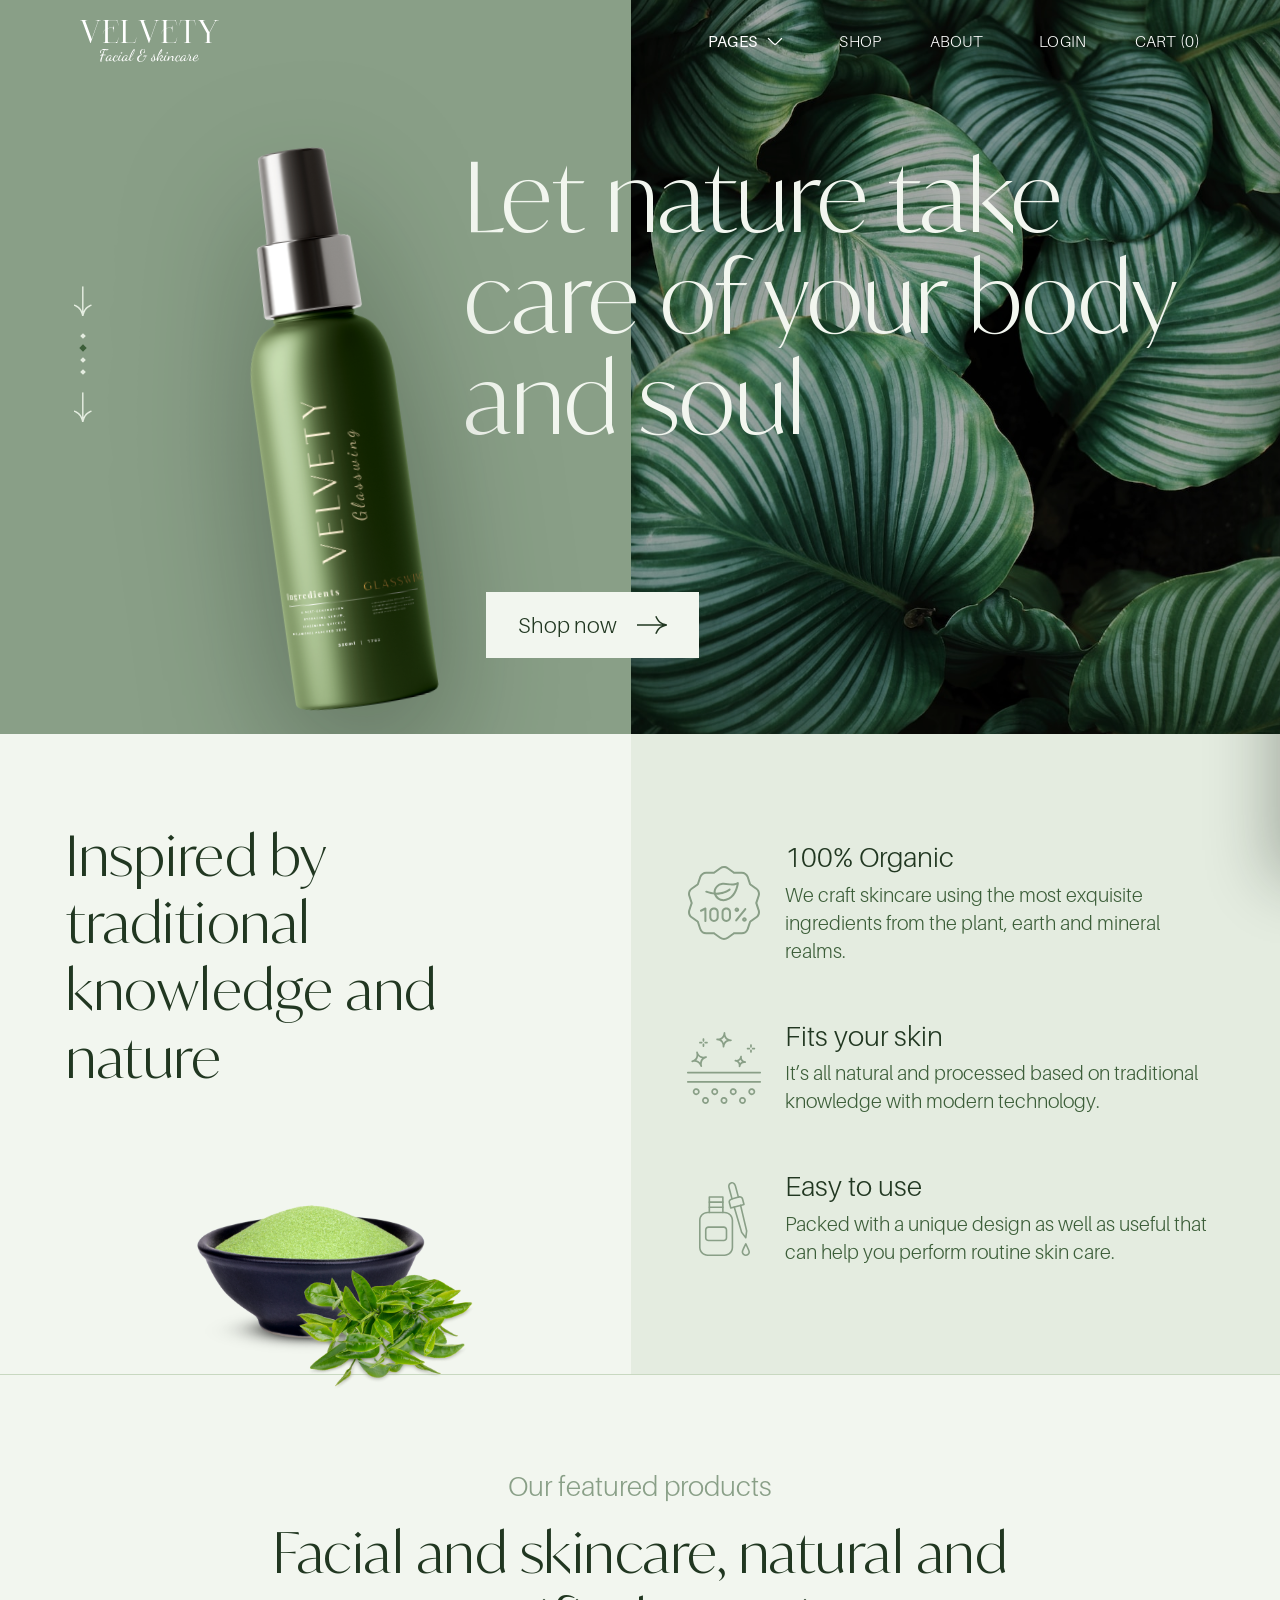
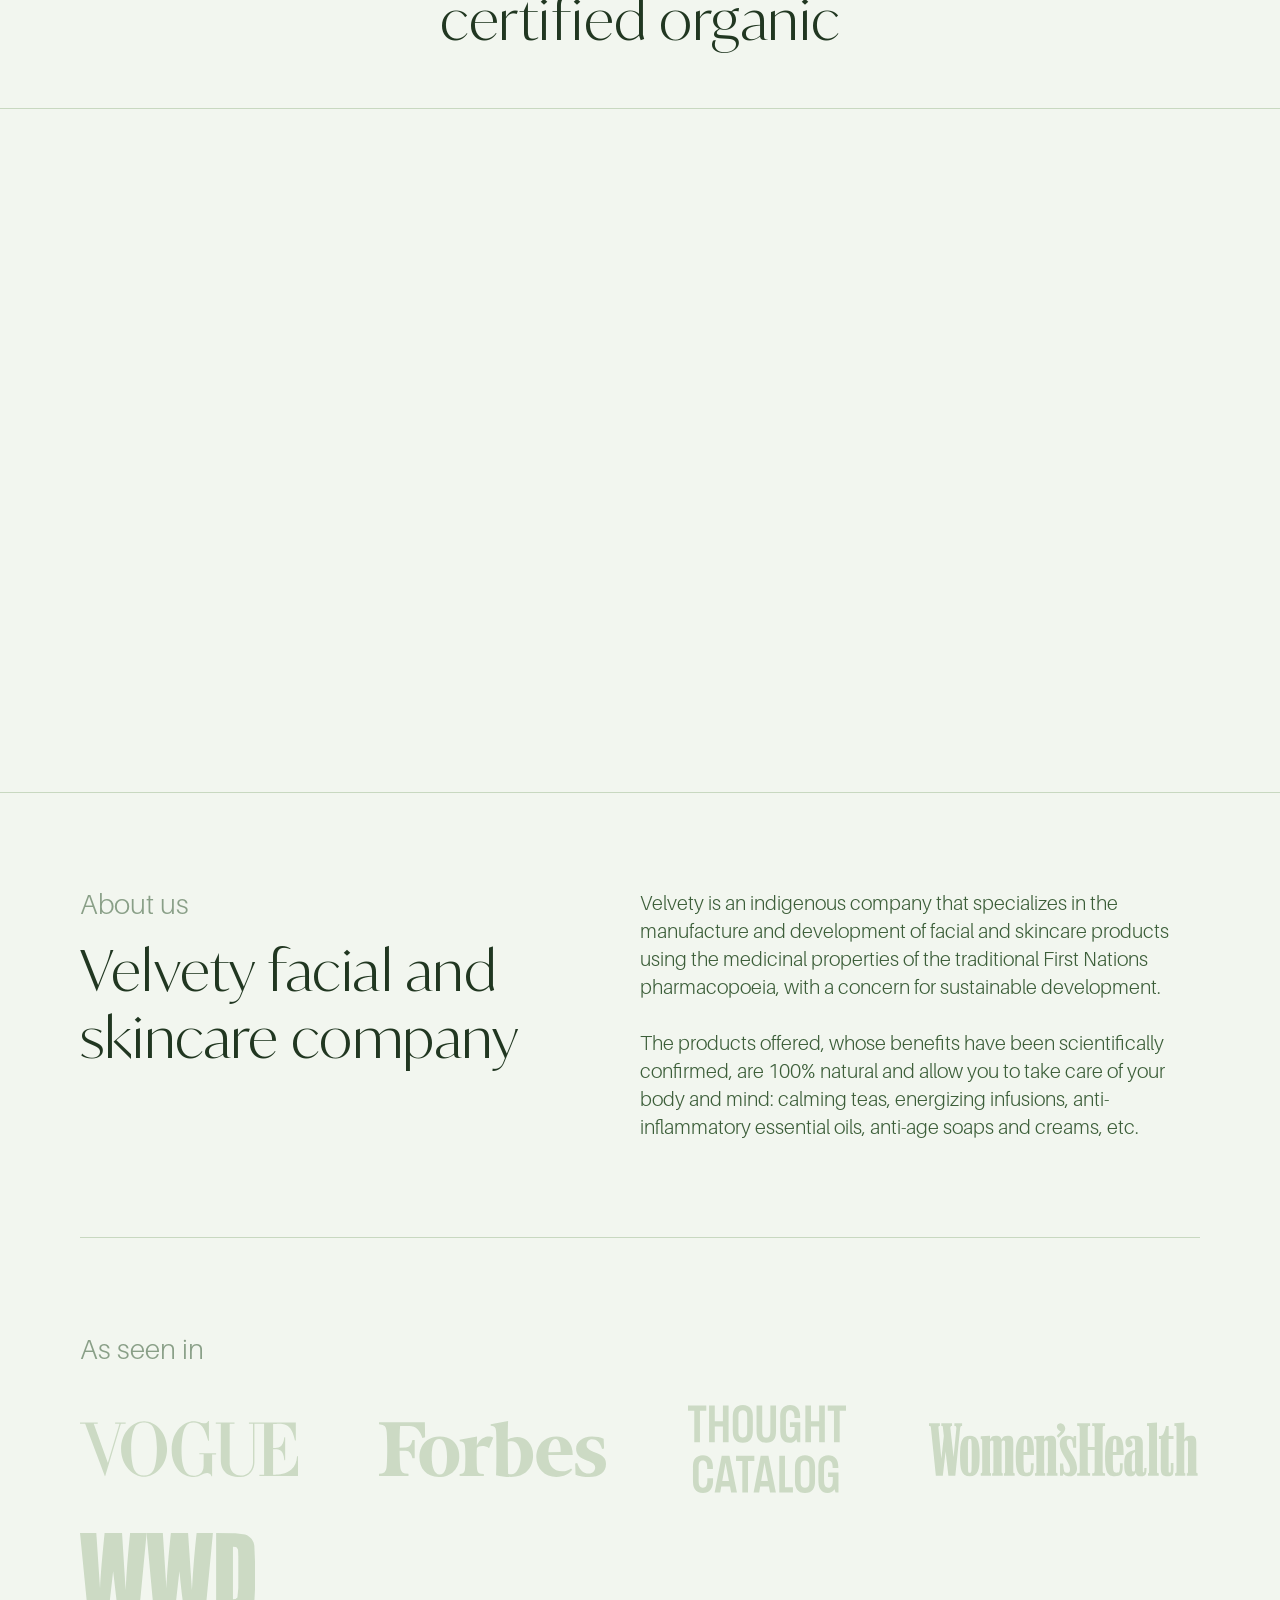
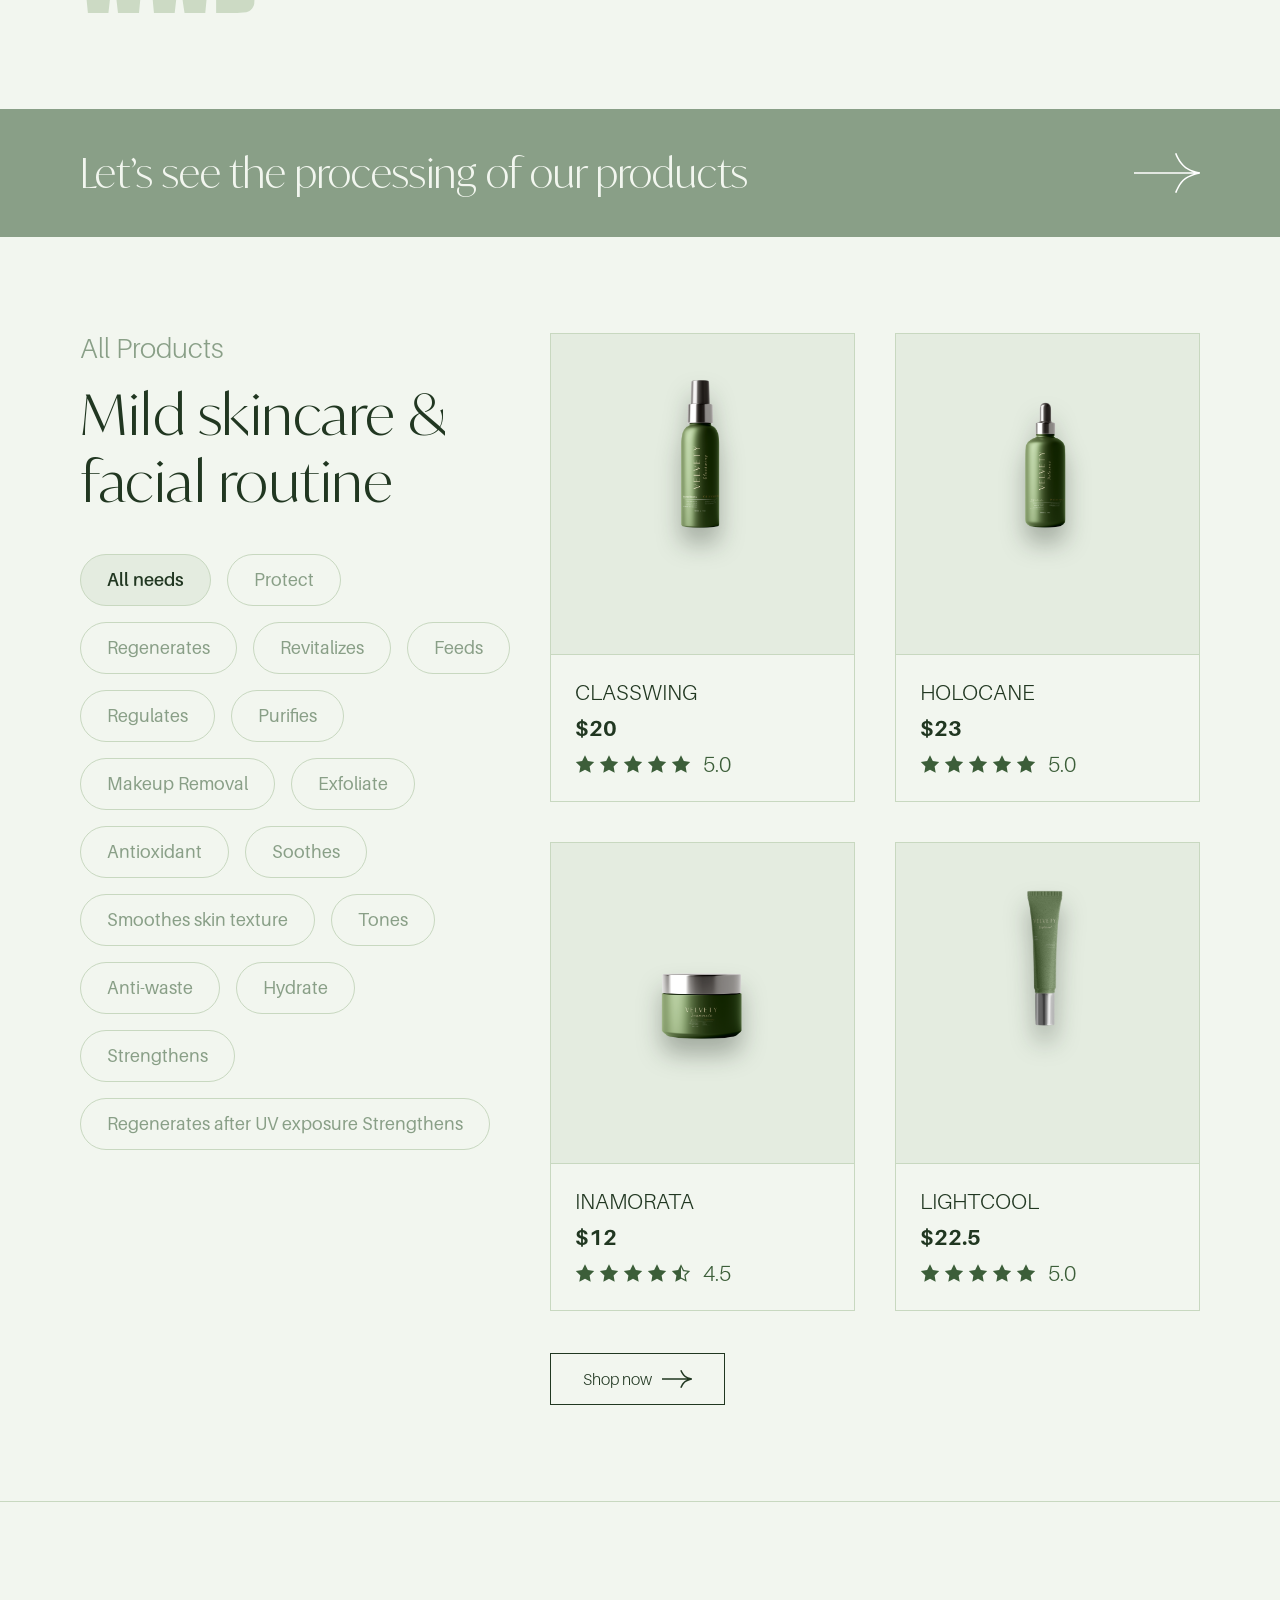
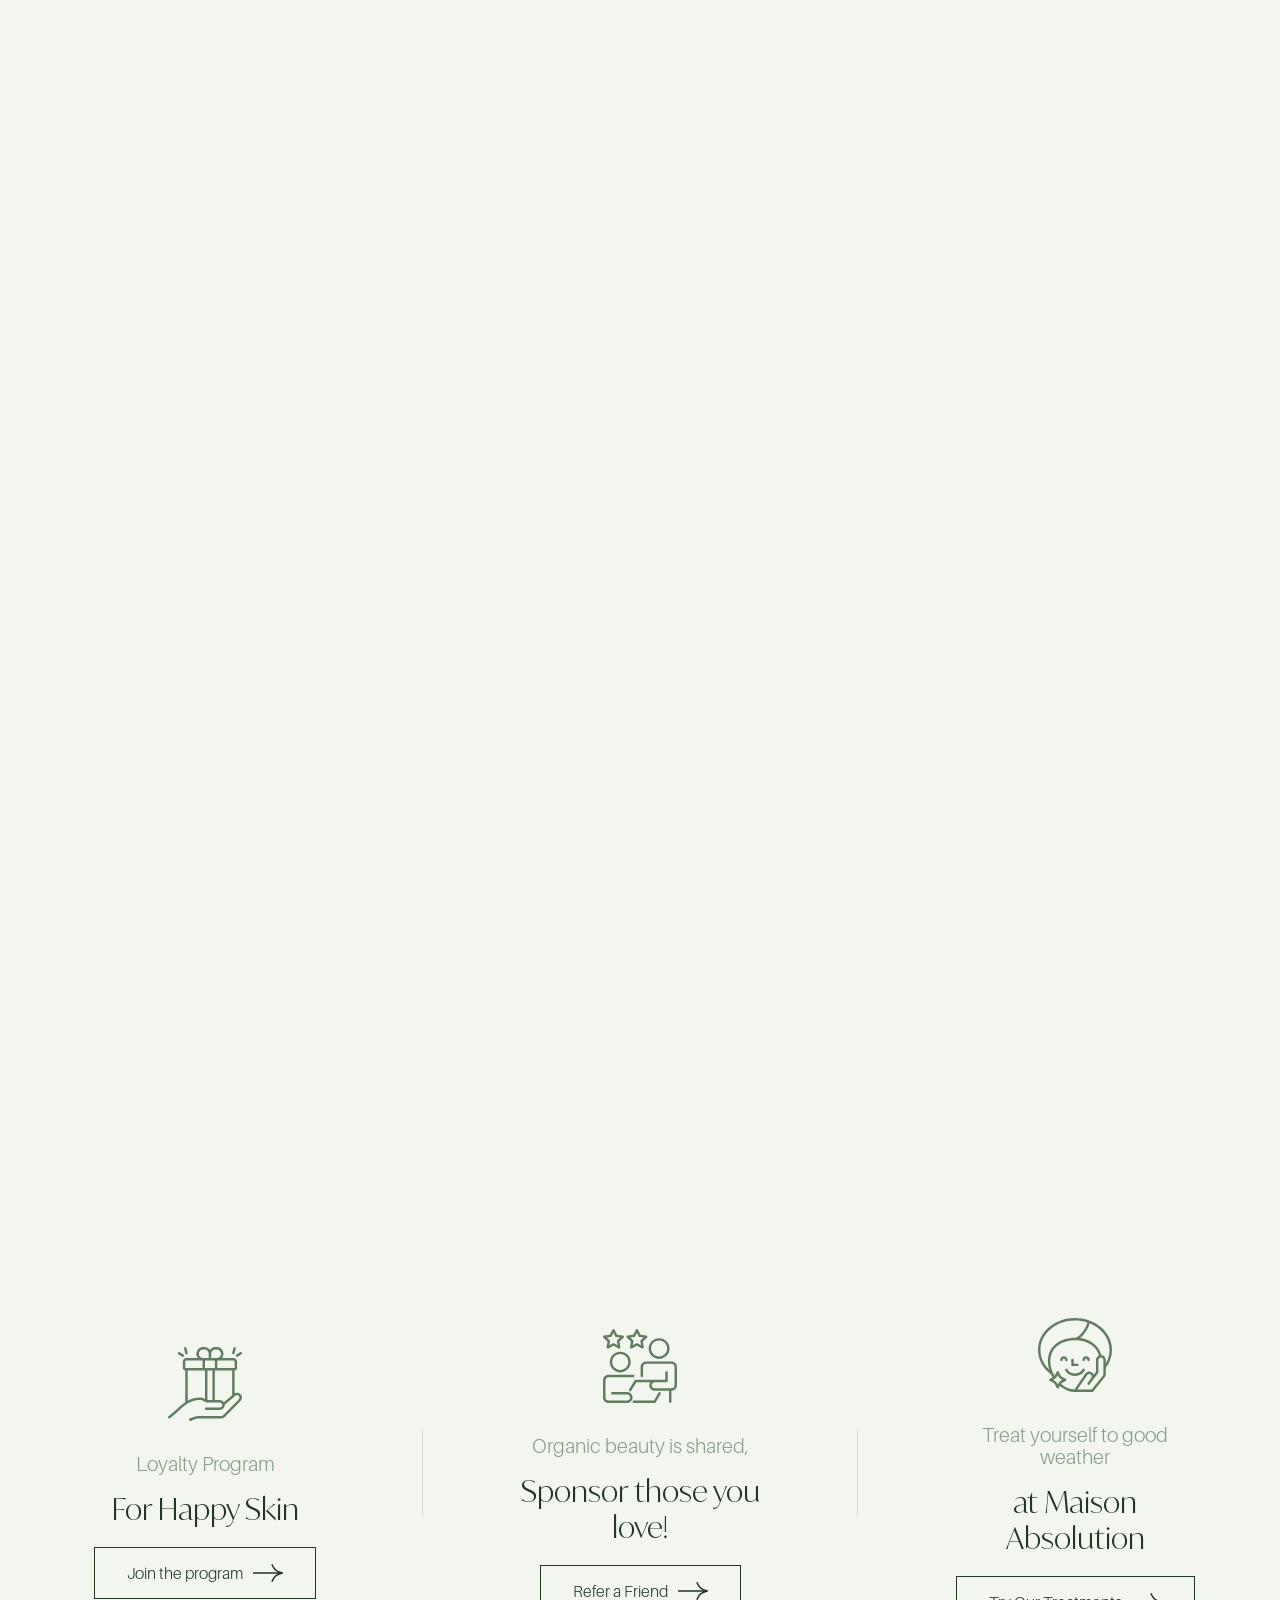
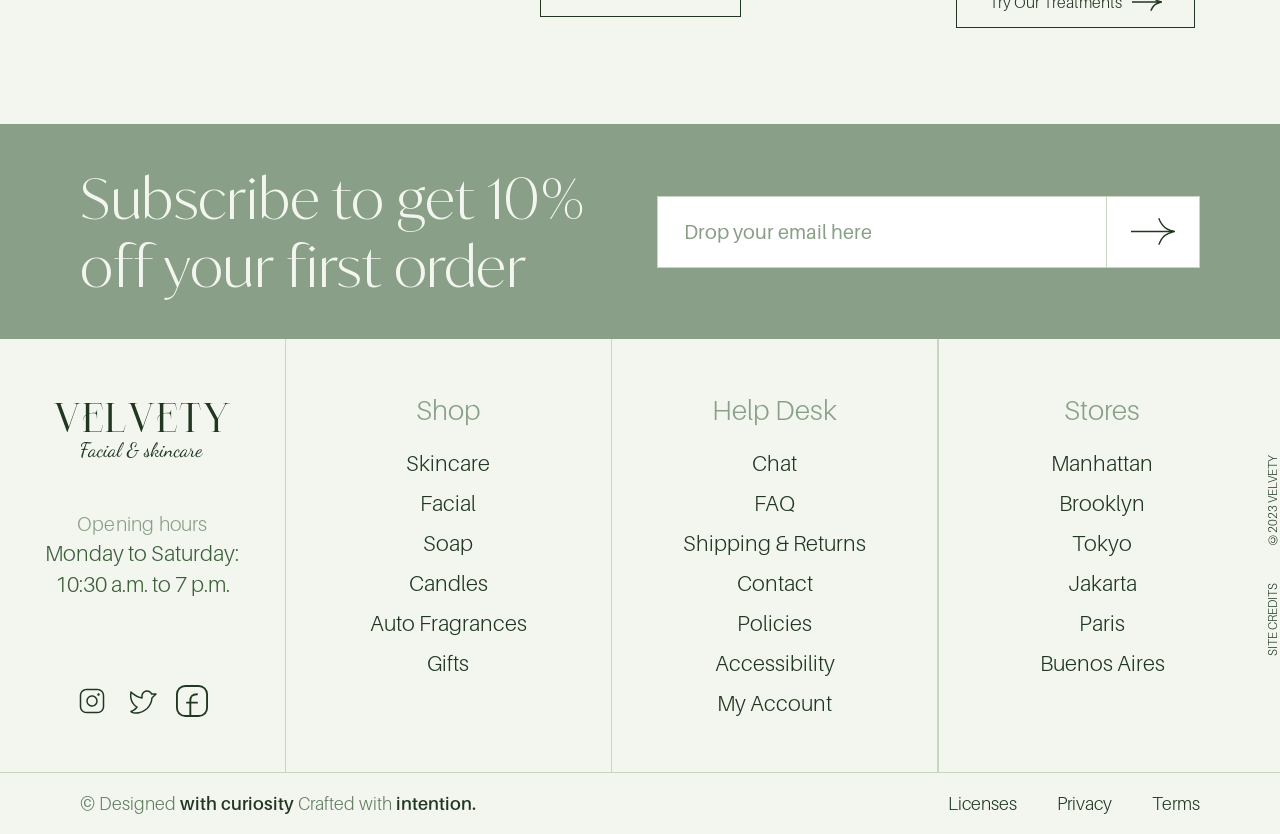
==== commit a450544e: "Add rose flower favicon across all pages Co-Authored-By: Claude Opus 4.8 <noreply@anthropic.com>" ====
--- a/index.html
+++ b/index.html
@@ -3,6 +3,7 @@
 <head>
 <meta charset="UTF-8" />
 <meta name="viewport" content="width=device-width, initial-scale=1.0" />
+<link rel="icon" type="image/svg+xml" href="assets/favicon.svg" />
 <title>VELVETY — Facial &amp; Skincare</title>
 <meta name="description" content="Velvety — let nature take care of your body and soul. Natural &amp; certified organic facial and skincare." />
 <link rel="preconnect" href="https://fonts.googleapis.com" />
--- a/css/styles.css
+++ b/css/styles.css
@@ -346,12 +346,13 @@
   .about__body{width:auto}
 }
 @media(max-width:980px){
-  .nav__menu{position:fixed;inset:0 0 0 auto;width:min(80vw,340px);background:var(--g100);flex-direction:column;justify-content:center;align-items:flex-start;gap:32px;padding:80px 40px;transform:translateX(100%);transition:transform .45s var(--ease)}
+  .nav__menu{position:fixed;inset:0 0 0 auto;width:min(80vw,340px);background:var(--g100);flex-direction:column;justify-content:flex-start;align-items:flex-start;gap:32px;padding:96px 40px 48px;transform:translateX(100%);transition:transform .45s var(--ease);overflow-y:auto;overscroll-behavior:contain;-webkit-overflow-scrolling:touch}
   .nav__menu .nav__left,.nav__menu .nav__right{flex-direction:column;align-items:flex-start;gap:28px}
   .nav__link{color:var(--white)!important;font-size:20px}
   .nav__caret{filter:brightness(0) invert(1)!important}
   .nav.is-open .nav__menu{transform:translateX(0)}
   .nav__burger{display:flex}
+  .nav.is-open .nav__burger span{background:var(--white)!important}
   .nav.is-open .nav__burger span:nth-child(1){transform:translateY(7px) rotate(45deg)}
   .nav.is-open .nav__burger span:nth-child(2){opacity:0}
   .nav.is-open .nav__burger span:nth-child(3){transform:translateY(-7px) rotate(-45deg)}
@@ -435,7 +436,7 @@
   .pages-menu{position:static;flex-direction:column;min-width:0;padding:0;box-shadow:none;background:transparent;gap:0;
     max-height:0;overflow:hidden;transform:none;opacity:1;visibility:visible;transition:max-height .35s var(--ease)}
   .pages-col{gap:0}
-  .nav__left.open .pages-menu{max-height:520px}
+  .nav__left.open .pages-menu{max-height:1200px}
   .pages-menu a{color:var(--white);padding:10px 0;font-size:16px}
   .pages-menu a:hover,.pages-menu a.is-active{background:transparent;color:var(--g40)}
 }
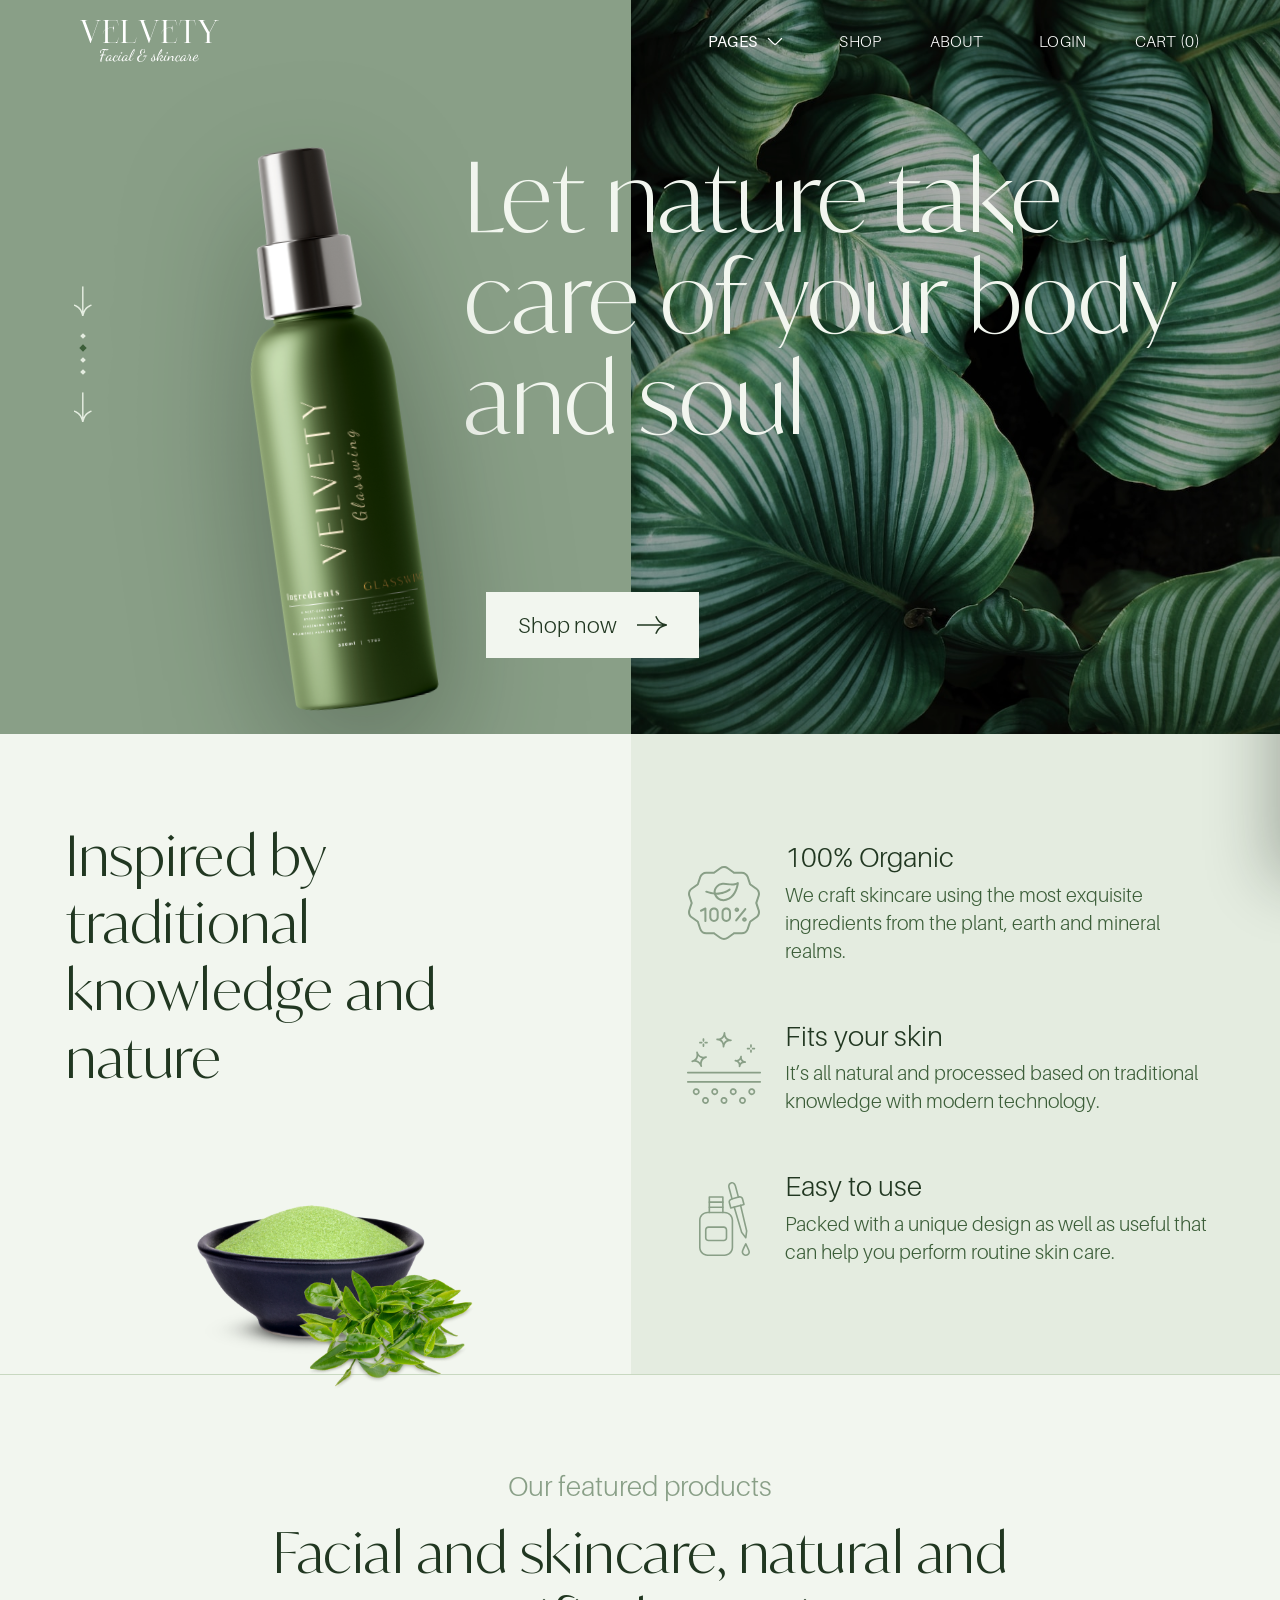
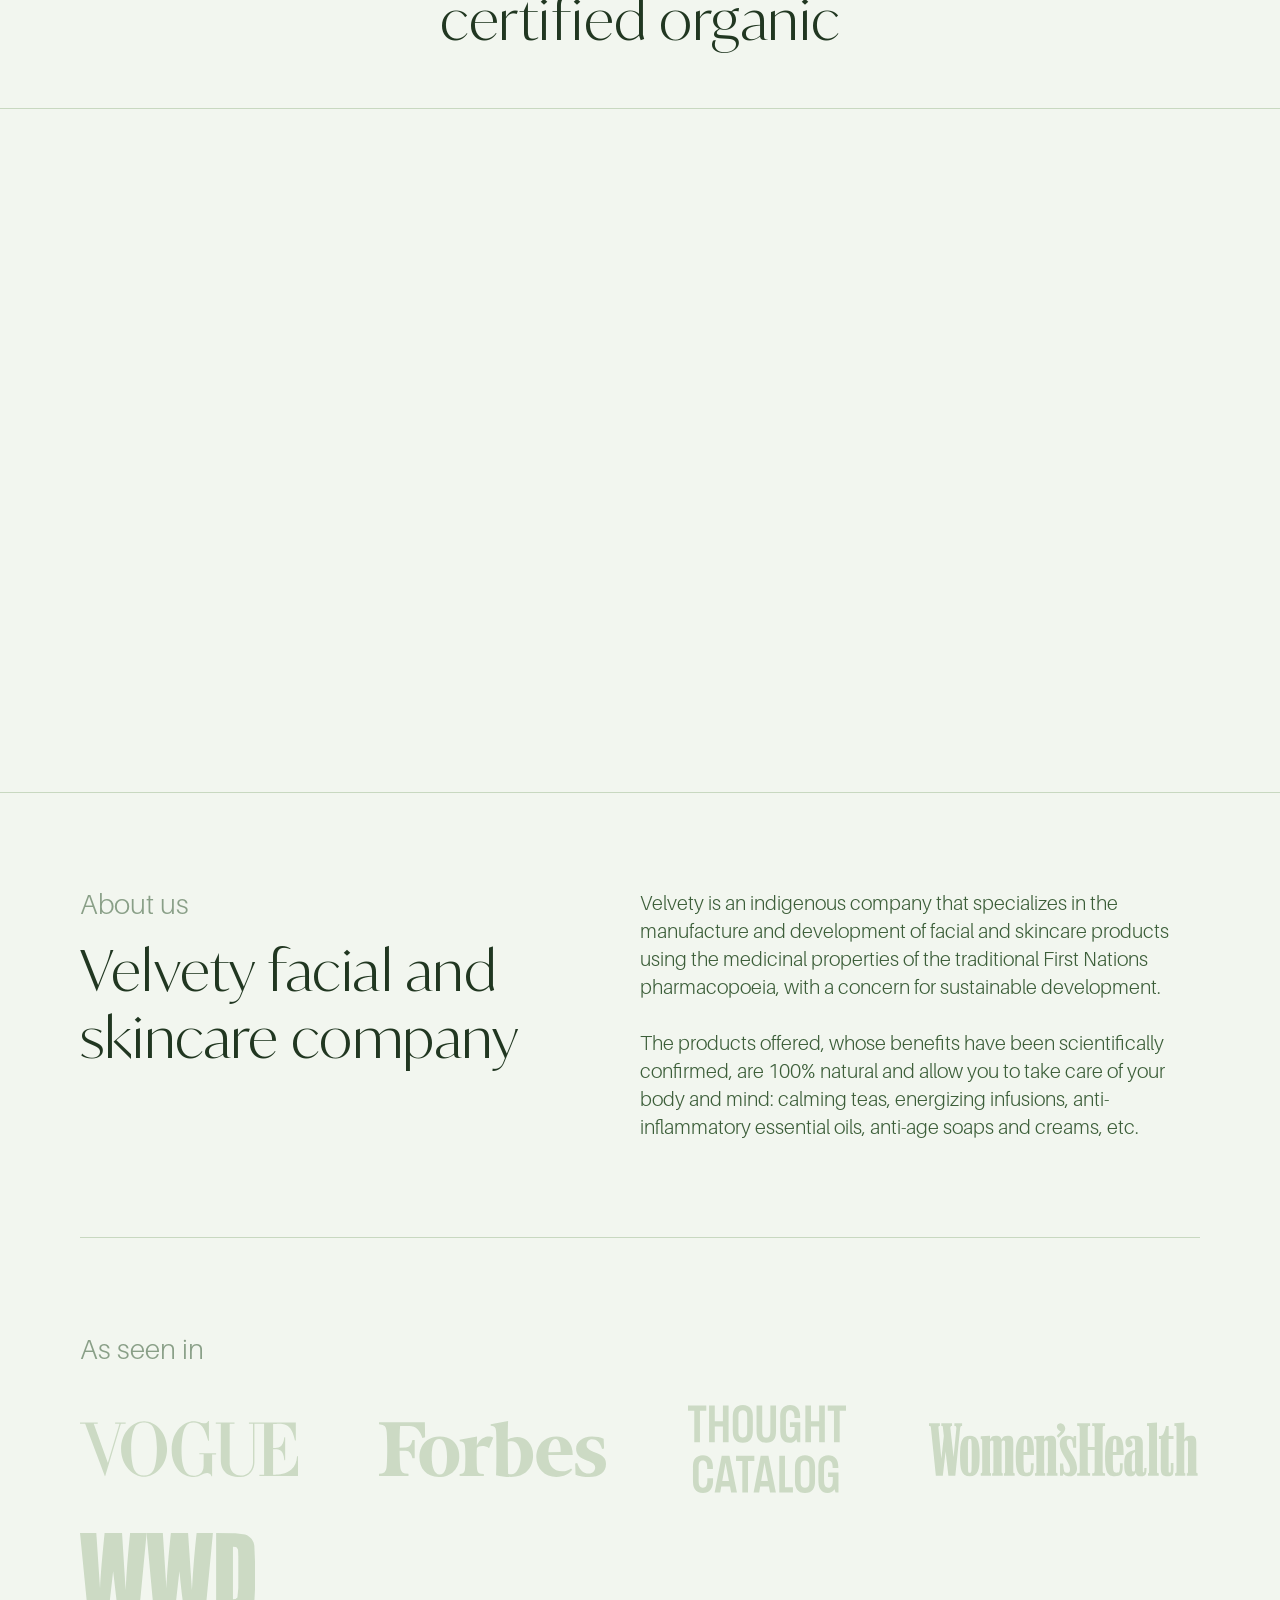
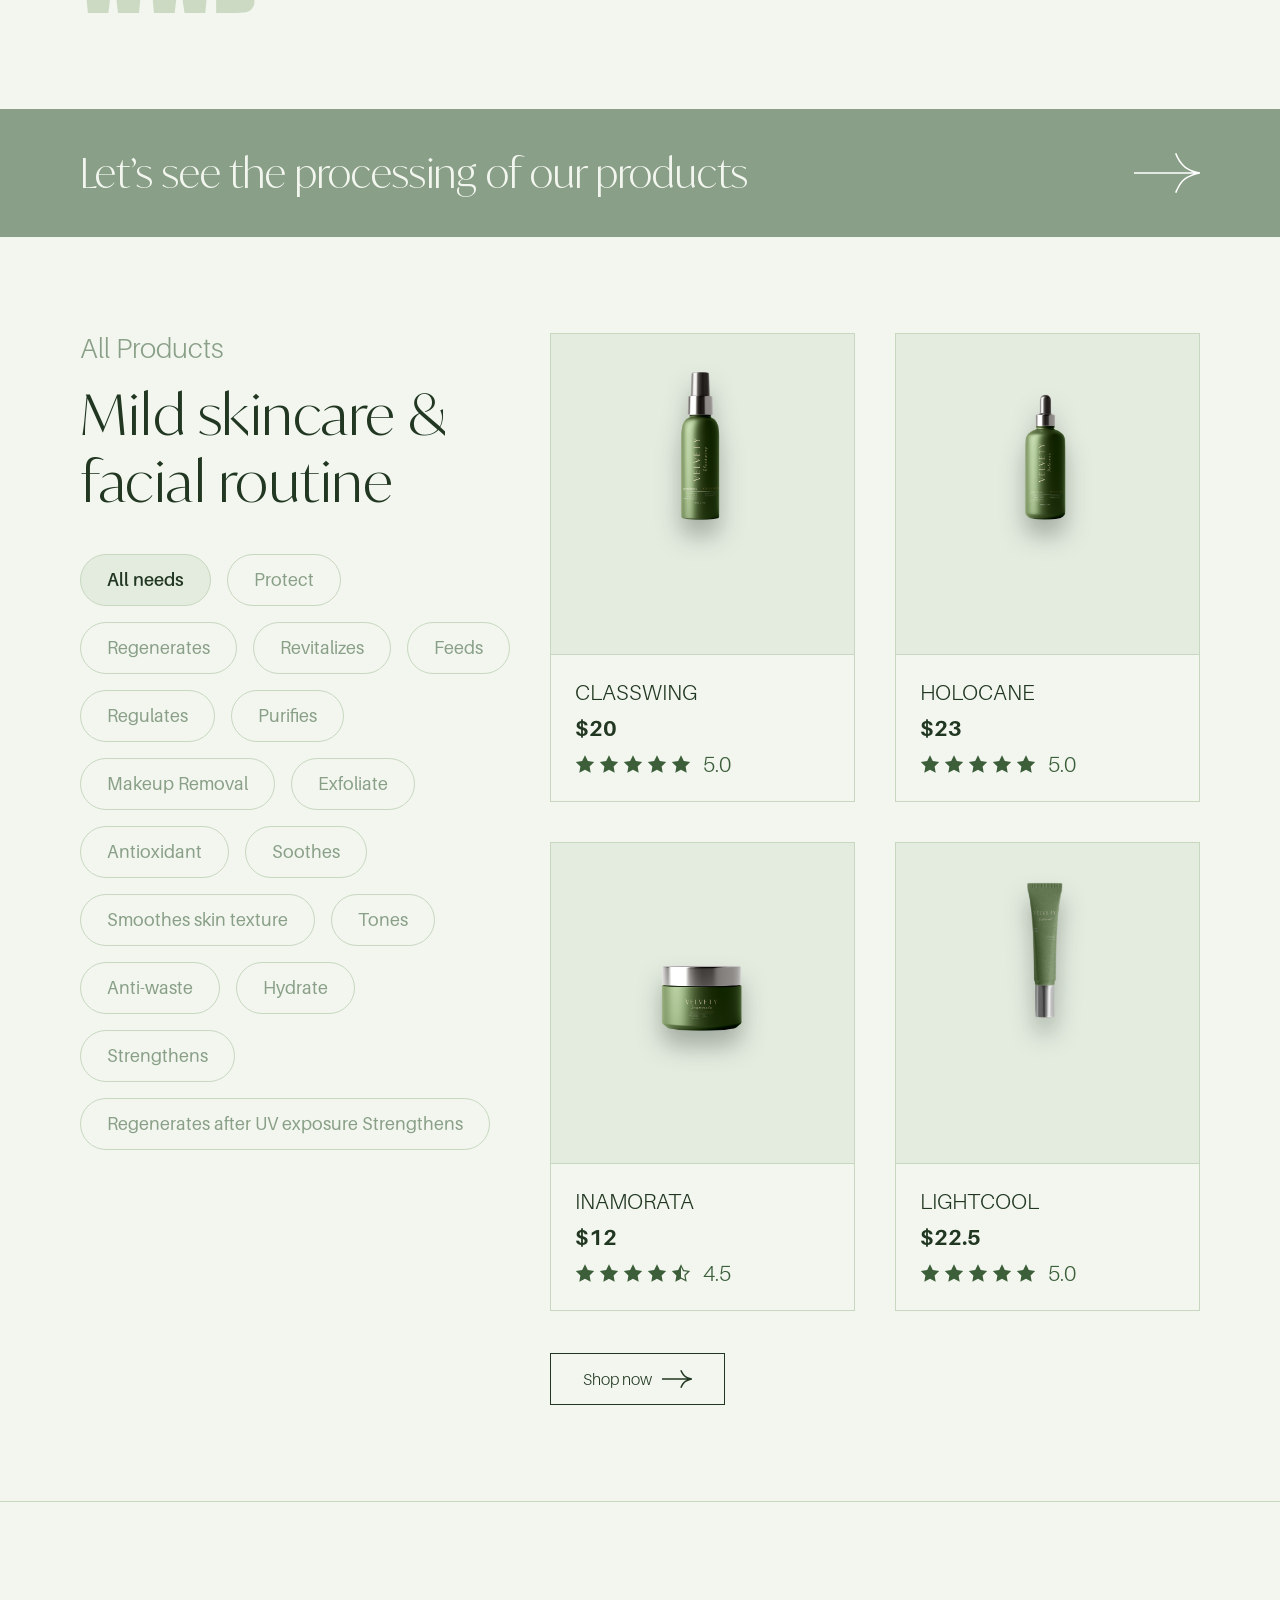
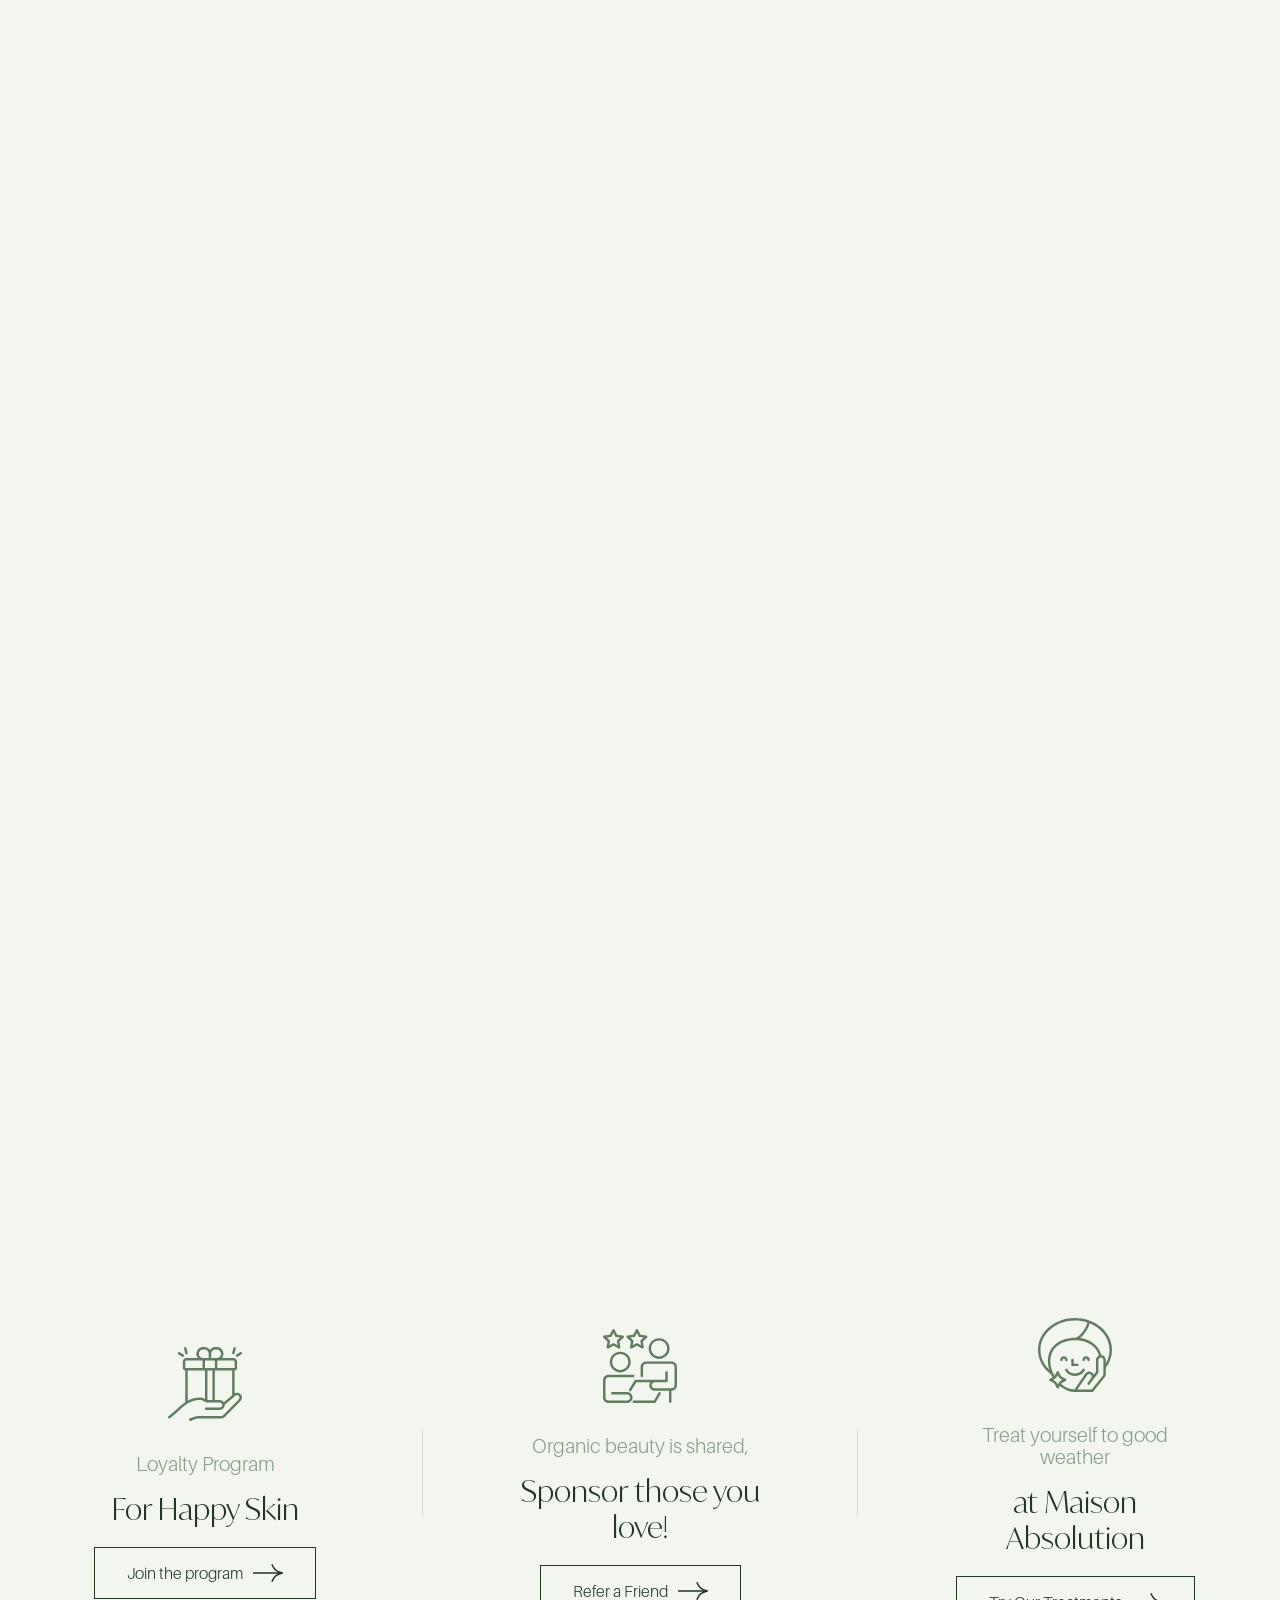
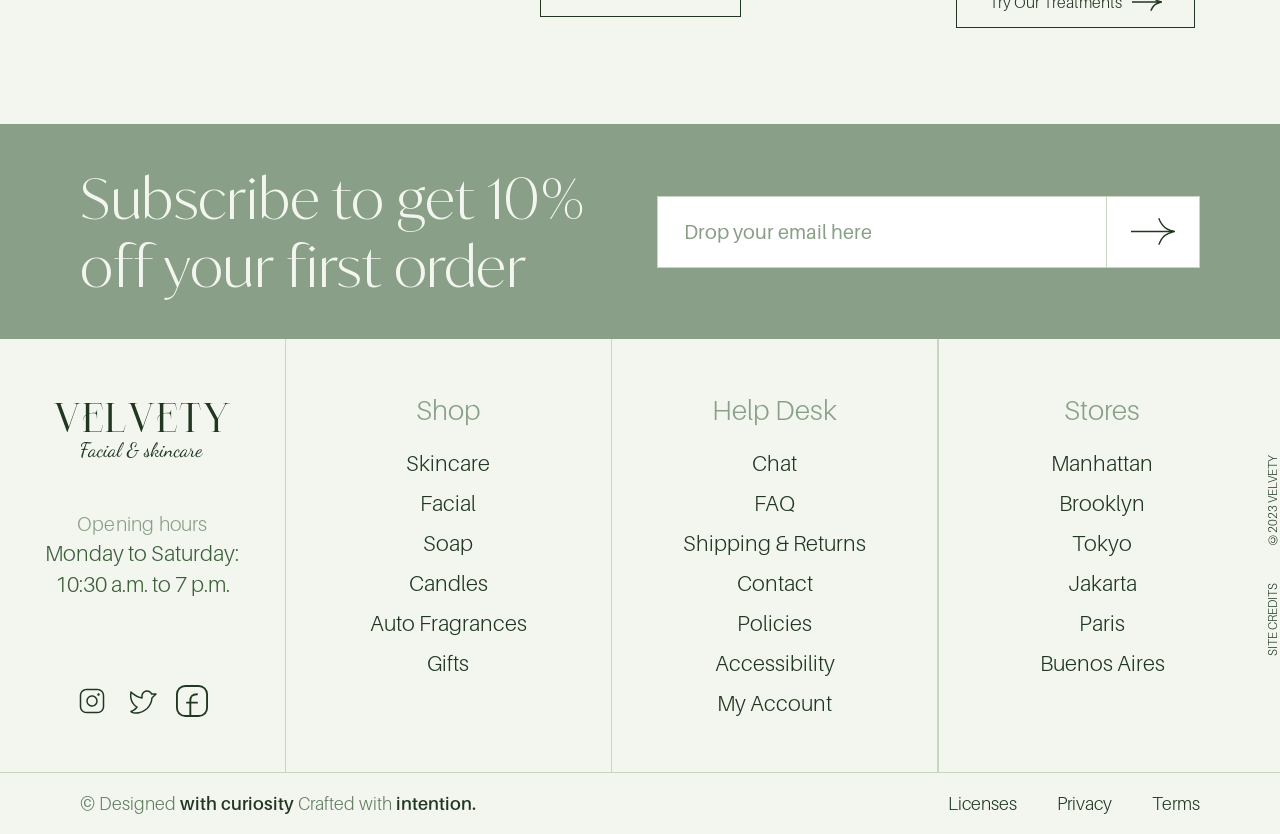
==== commit 4bfe59aa: "chore: auto update (2026-09-12 14:41:11) Co-Authored-By: Claude Opus 4.8 <noreply@anthropic.com>" ====
--- a/index.html
+++ b/index.html
@@ -170,11 +170,18 @@
   <div class="about__seen reveal">
     <p class="eyebrow">As seen in</p>
     <div class="about__logos">
-      <img src="assets/svg/company01.svg" alt="Vogue" />
-      <img src="assets/svg/company02.svg" alt="Forbes" />
-      <img src="assets/svg/company03.svg" alt="Thought Catalog" />
-      <img src="assets/svg/company04.svg" alt="Women's Health" />
-      <img src="assets/svg/company05.svg" alt="WWD" />
+      <div class="about__logos-track">
+        <img src="assets/svg/company01.svg" alt="Vogue" />
+        <img src="assets/svg/company02.svg" alt="Forbes" />
+        <img src="assets/svg/company03.svg" alt="Thought Catalog" />
+        <img src="assets/svg/company04.svg" alt="Women's Health" />
+        <img src="assets/svg/company05.svg" alt="WWD" />
+        <img src="assets/svg/company01.svg" alt="" class="dupe" aria-hidden="true" />
+        <img src="assets/svg/company02.svg" alt="" class="dupe" aria-hidden="true" />
+        <img src="assets/svg/company03.svg" alt="" class="dupe" aria-hidden="true" />
+        <img src="assets/svg/company04.svg" alt="" class="dupe" aria-hidden="true" />
+        <img src="assets/svg/company05.svg" alt="" class="dupe" aria-hidden="true" />
+      </div>
     </div>
   </div>
 </section>
--- a/css/styles.css
+++ b/css/styles.css
@@ -106,6 +106,7 @@
 .hero__leaf{position:absolute;inset:0;background-size:cover;background-position:center;transform:scale(1.05);animation:kenburns 18s ease-in-out infinite alternate}
 .hero__bg-right::after{content:"";position:absolute;inset:0;background:rgba(0,0,0,.28)}
 @keyframes kenburns{to{transform:scale(1.15)}}
+@keyframes logomarquee{from{transform:translateX(0)}to{transform:translateX(-50%)}}
 
 .hero__title{position:absolute;top:146px;left:calc(50% - 176px);width:806px;max-width:56vw;color:var(--c0);font-size:clamp(48px,7.5vw,108px);line-height:1.05;z-index:3}
 .hero__title .line{display:block;overflow:hidden}
@@ -174,7 +175,7 @@
 .product-lg--oval .product-lg__img{background:transparent}
 .product-lg__img .oval{position:absolute;width:100%;height:100%;background:var(--surface);border-radius:2000px}
 .product-lg__img .blob{display:none}
-.product-lg__img .bottle{position:absolute;inset:20px 0 58px;z-index:2;object-fit:cover;object-position:center top;filter:drop-shadow(0 22px 15px rgba(16,28,16,.32));transition:transform .6s var(--ease),filter .6s var(--ease)}
+.product-lg__img .bottle{position:absolute;inset:10px 0 50px;z-index:2;object-fit:cover;object-position:center top;filter:drop-shadow(0 22px 15px rgba(16,28,16,.32));transition:transform .6s var(--ease),filter .6s var(--ease)}
 .product-lg:hover .bottle{transform:scale(1.05)}
 .product-lg__desc{display:flex;align-items:flex-end;justify-content:space-between;gap:16px}
 .np{display:flex;flex-direction:column;gap:10px;color:var(--g100)}
@@ -196,10 +197,12 @@
 .about__body p{margin:0}
 .about__sep{height:1px;background:var(--border)}
 .about__seen{display:flex;flex-direction:column;gap:40px}
-.about__logos{display:flex;align-items:center;justify-content:space-between;gap:40px;flex-wrap:wrap}
+.about__logos{display:block}
+.about__logos-track{display:flex;align-items:center;justify-content:space-between;gap:40px;flex-wrap:wrap}
+.about__logos-track img.dupe{display:none}
 .about__logos img{height:56px;width:auto;opacity:.9;transition:opacity .3s,transform .3s var(--ease)}
-.about__logos img:nth-child(3){height:88px}
-.about__logos img:nth-child(5){height:80px}
+.about__logos-track img:nth-child(3){height:88px}
+.about__logos-track img:nth-child(5){height:80px}
 .about__logos img:hover{opacity:1;transform:translateY(-4px)}
 
 /* ============================================================
@@ -229,7 +232,7 @@
 .product-sm:hover{transform:translateY(-6px)}
 .product-sm__img{position:relative;height:320px;background:var(--surface);overflow:hidden;display:flex;align-items:center;justify-content:center}
 .product-sm__img .blob{display:none}
-.product-sm__img .bottle{position:absolute;inset:14px 0 40px;z-index:2;object-fit:cover;object-position:center top;filter:drop-shadow(0 16px 12px rgba(16,28,16,.3));transition:transform .6s var(--ease),filter .6s var(--ease)}
+.product-sm__img .bottle{position:absolute;inset:6px 0 32px;z-index:2;object-fit:cover;object-position:center top;filter:drop-shadow(0 16px 12px rgba(16,28,16,.3));transition:transform .6s var(--ease),filter .6s var(--ease)}
 .product-sm:hover .bottle{transform:scale(1.07)}
 .product-sm__desc{border-top:1px solid var(--border);display:flex;flex-direction:column;gap:10px;padding:24px}
 .product-sm__desc h3{font-size:22px;font-weight:300;color:var(--g100)}
@@ -358,12 +361,19 @@
   .nav.is-open .nav__burger span:nth-child(3){transform:translateY(-7px) rotate(-45deg)}
 
   .hero{height:auto;min-height:620px}
-  .hero__bg-left{width:100%;height:100%}
-  .hero__bg-right{display:none}
+  .hero__bg-left{display:none}
+  .hero__bg-right{display:block;left:0;right:auto;width:100%;height:100%}
+  .hero__bg-right::after{background:linear-gradient(180deg,rgba(16,28,16,.55) 0%,rgba(16,28,16,.32) 45%,rgba(16,28,16,.42) 100%)}
   .hero__title{position:relative;top:auto;left:auto;margin:0;padding:120px 48px 0;width:auto;max-width:100%;font-size:clamp(44px,9vw,72px)}
   .hero__bottle{position:absolute;right:-30px;bottom:100px;top:auto;left:auto;width:260px;height:440px;max-width:52vw;opacity:.95}
   .hero__slider{display:none}
   .hero__cta{position:relative;top:auto;left:auto;margin:40px 48px 60px;display:inline-flex}
+
+  /* As seen in — auto-scrolling marquee on mobile (no wrapping/stacking) */
+  .about__logos{overflow:hidden;-webkit-mask-image:linear-gradient(90deg,transparent,#000 8%,#000 92%,transparent);mask-image:linear-gradient(90deg,transparent,#000 8%,#000 92%,transparent)}
+  .about__logos-track{flex-wrap:nowrap;justify-content:flex-start;gap:0;width:max-content;animation:logomarquee 22s linear infinite}
+  .about__logos-track img,.about__logos-track img:nth-child(3),.about__logos-track img:nth-child(5){height:40px;margin-right:56px}
+  .about__logos-track img.dupe{display:block}
 
   .ingredients{grid-template-columns:1fr}
   .ingredients__left{min-height:auto;padding:64px 48px 320px}
